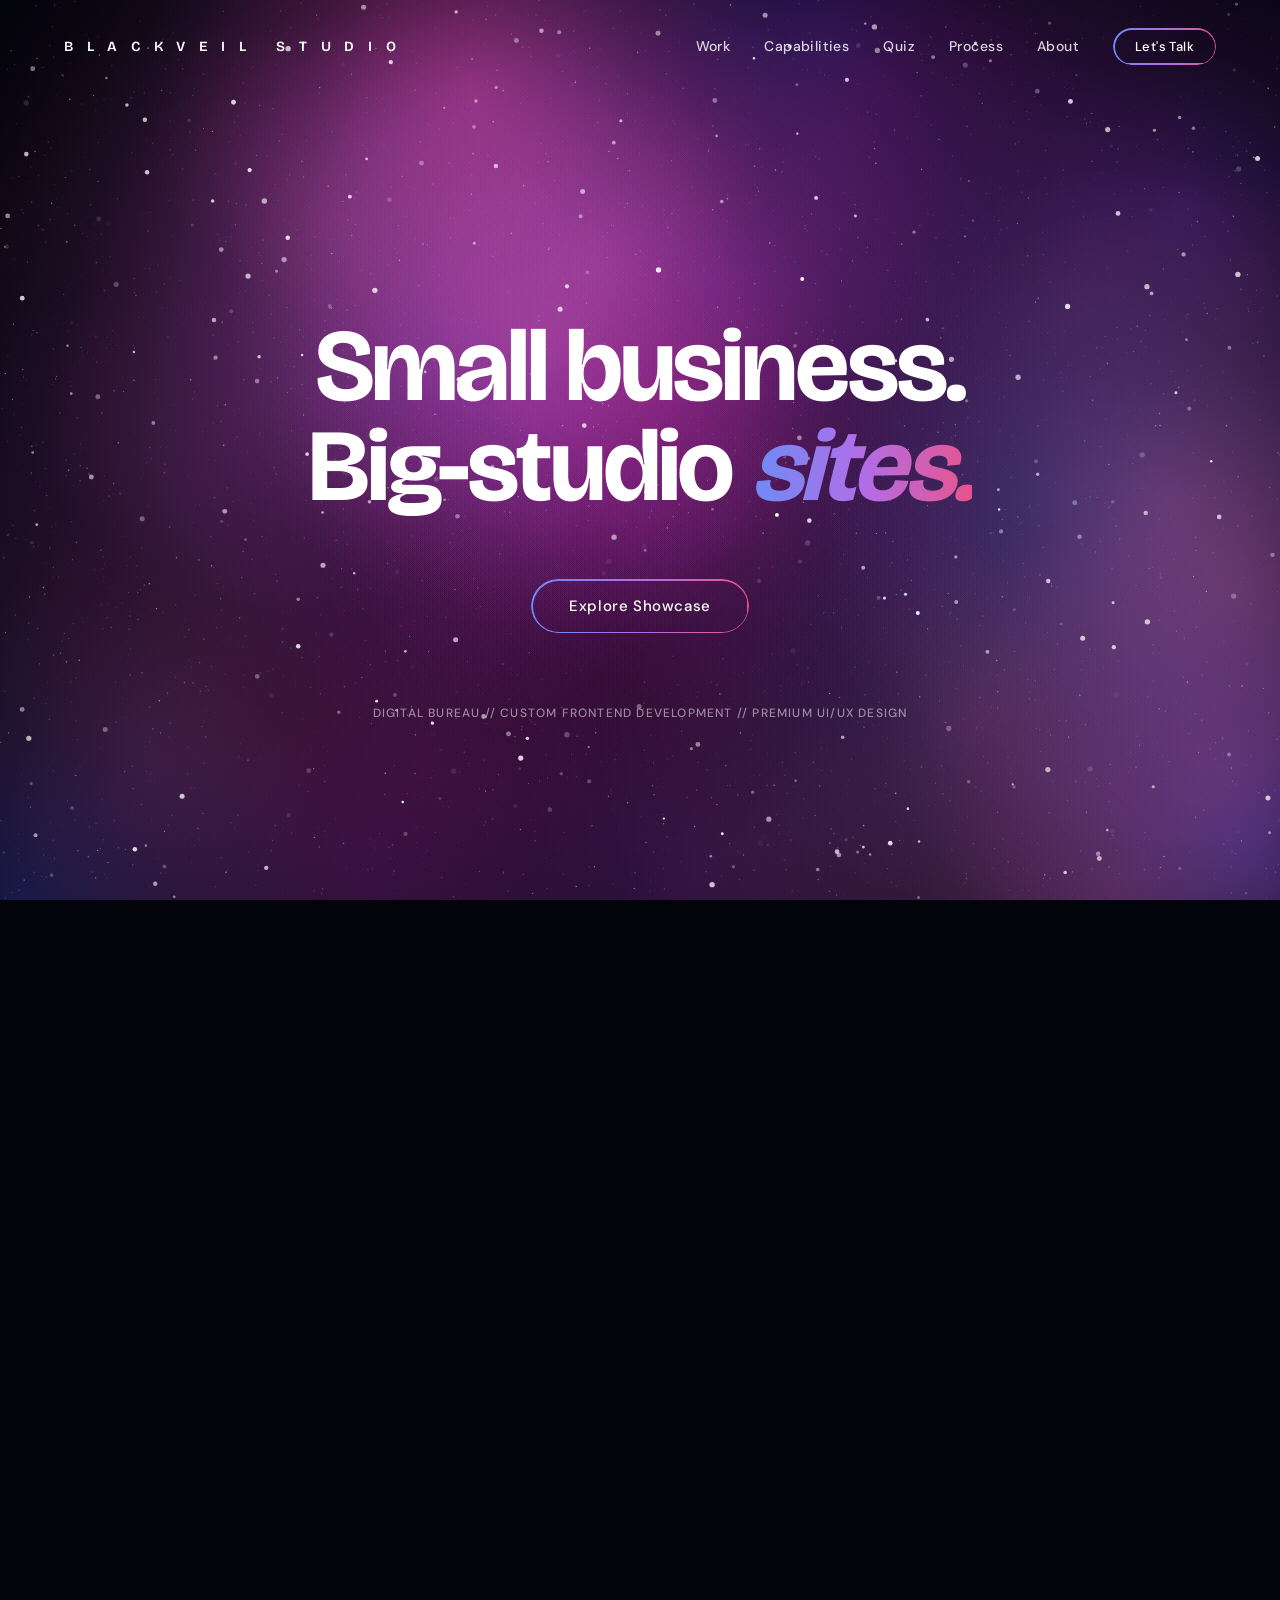
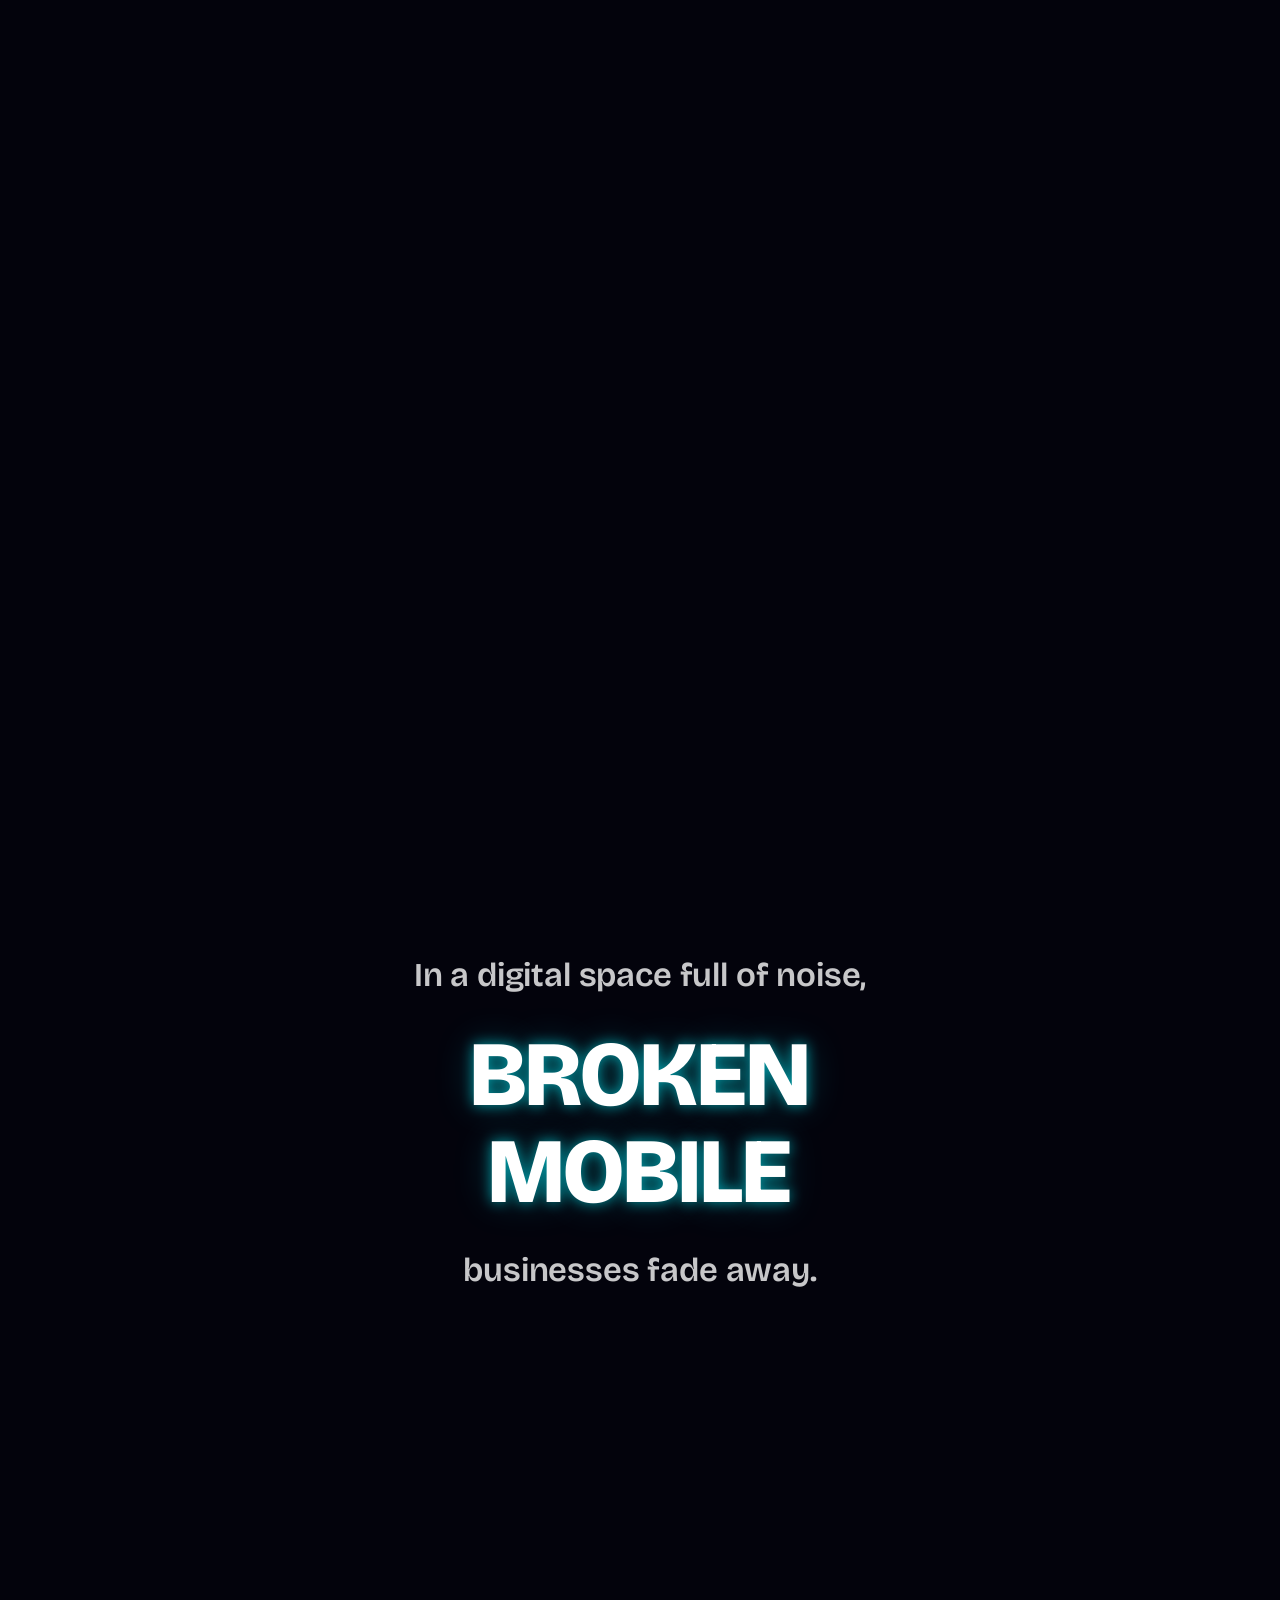
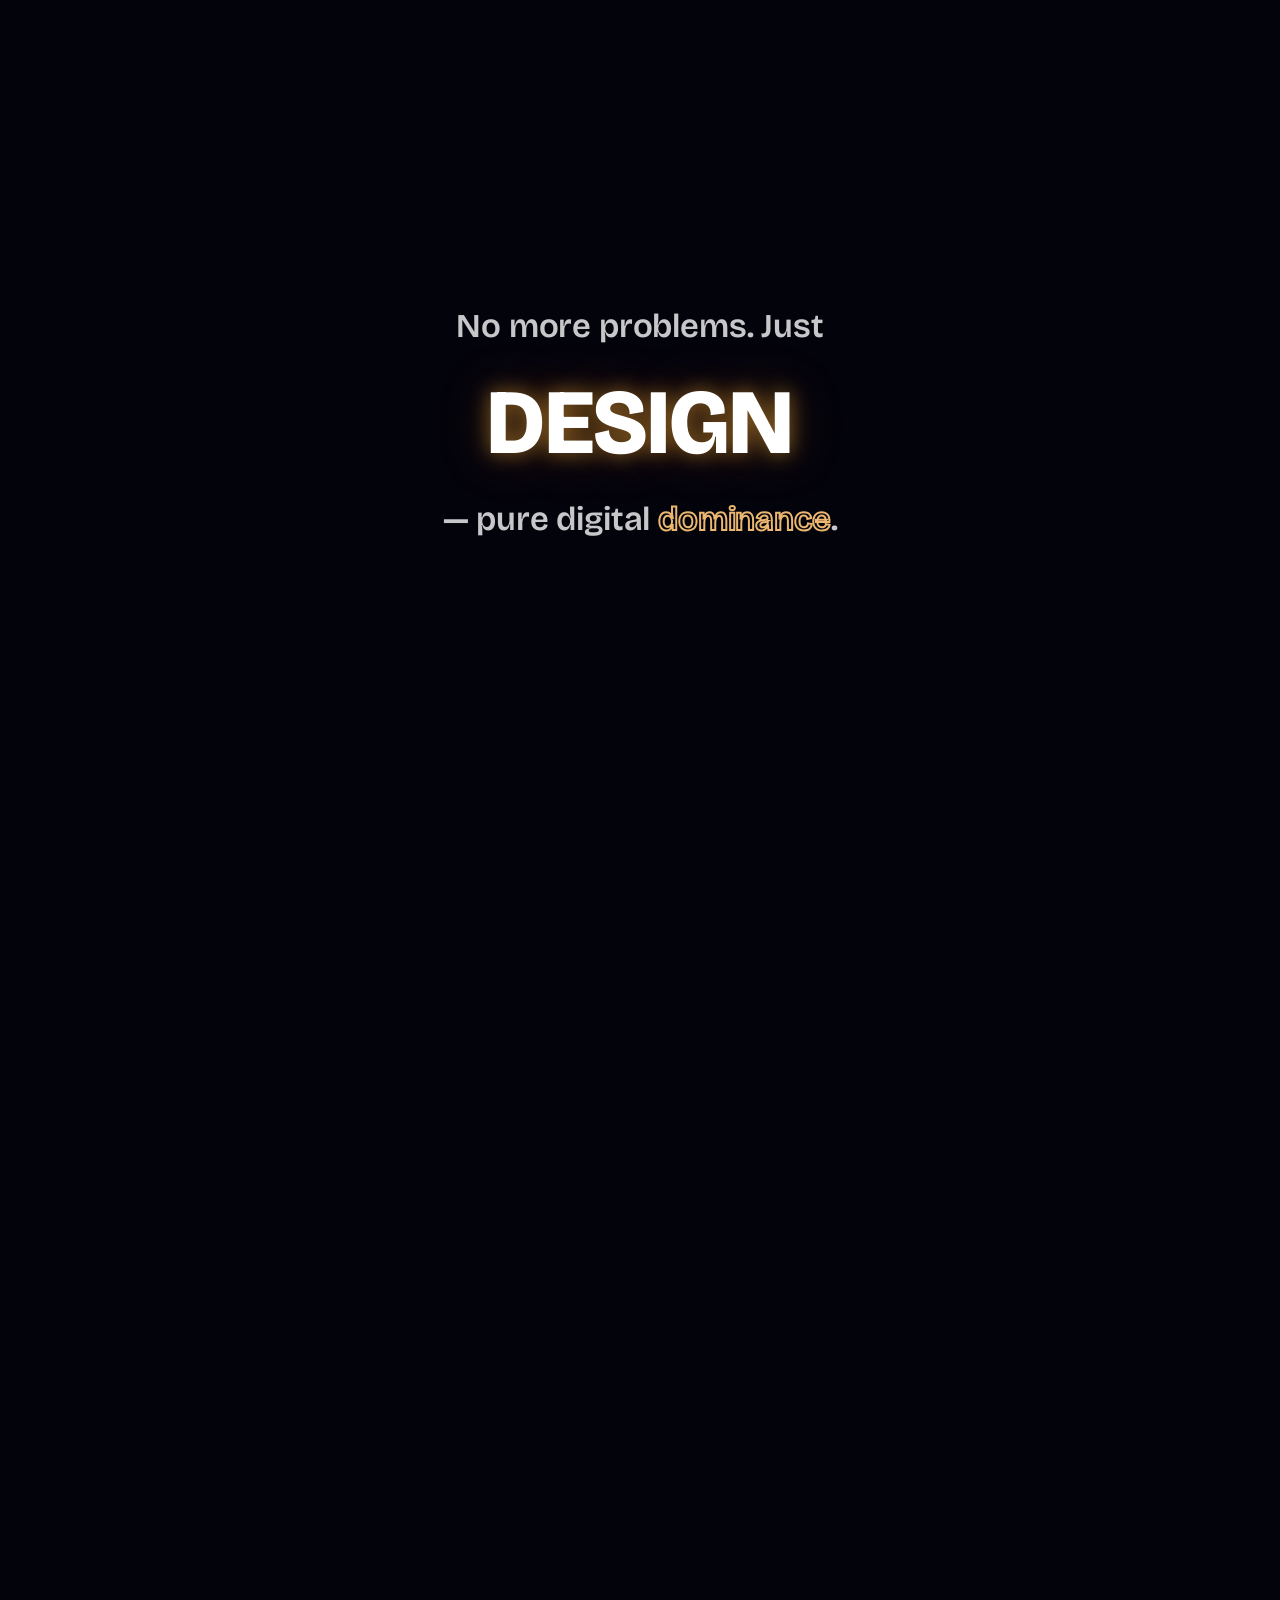
==== hero-demo.html @ 1a2ec850 "Fix stale Problems state bleeding into Solutions/Quiz after nav clicks Last round's fix stopped the " ====
<!DOCTYPE html>
<html lang="ru">
<head>
    <meta charset="UTF-8">
    <meta name="viewport" content="width=device-width, initial-scale=1.0">
    <title>Blackveil Studio — cosmic hero preview</title>
    <meta name="robots" content="noindex, nofollow">
    <link rel="preconnect" href="https://fonts.googleapis.com">
    <link rel="preconnect" href="https://fonts.gstatic.com" crossorigin>
    <!-- font-display=optional (not swap): the browser either has the font
         ready almost instantly (cache/fast load) or just keeps the fallback
         for this page view — it never swaps mid-render, which is exactly
         the visible jump being reported. Trade-off: on a very slow first
         load the custom font may not apply until a later visit, but there
         is never a jarring font change while looking at the page. -->
    <link href="https://fonts.googleapis.com/css2?family=Bricolage+Grotesque:ital,opsz,wght@0,12..96,400..800;1,12..96,400..800&family=DM+Sans:wght@300;400;500;600;700&display=optional" rel="stylesheet">
    <style>
        body, html {
            margin: 0;
            padding: 0;
            width: 100%;
            background-color: #03030c;
            font-family: 'DM Sans', -apple-system, BlinkMacSystemFont, "Segoe UI", Roboto, sans-serif;
            /* overflow-x: hidden (without overflow-y set) forces the UA to compute
               overflow-y as auto per spec, turning html/body into their own scroll
               container — this is exactly what silently breaks position:sticky
               descendants. overflow-x: clip has no such side effect. */
            overflow-x: clip;
            /* General-purpose fallback for any anchor navigation on the
               page — the real fixes for Work/Capabilities are the
               structural padding changes on their own sticky content
               below (scroll-padding-top can't help a position:sticky
               section: browsers apply it by subtracting from the
               target's raw offsetTop, which for a sticky section just
               stops the scroll BEFORE it reaches its pinned resting
               position, bleeding in whatever precedes it instead of
               giving the pinned content breathing room). Kept anyway
               since it's harmless and covers any plain, non-sticky
               anchor target. */
            scroll-padding-top: 100px;
        }
        /* Capped and centered instead of always covering the raw
           viewport - at extreme browser zoom-out (e.g. 25%) the
           effective CSS viewport can balloon to several times a normal
           screen's size, and this canvas's particle counts are fixed,
           so the exact same field spread across that much more area
           reads as scattered and the backing-store buffer (proportional
           to width*height*dpr^2) gets enormous, which is the real
           source of the reported slowdown. Capping keeps both the
           composition's density and the render cost constant past a
           normal screen size, and centering (rather than anchoring
           top-left) is what keeps it looking intentional instead of
           pinned to one corner.
           top/left/width/height are set from JS (see canvasOffsetX/Y
           and resizeCanvasForDPR below), not CSS vw units - a CSS
           min(100vw, Npx) here measured ~7px off from what JS's own
           window.innerWidth reports (a scrollbar-width discrepancy),
           which would have misaligned mouse tracking and every other
           DOM-rect-vs-canvas-space comparison in this file even at
           perfectly normal viewport sizes. Driving both the visual box
           and the coordinate math from the exact same numbers removes
           that ambiguity entirely. body/html already share this exact
           background color, so whatever margin becomes visible around
           a capped canvas on a very wide viewport reads as more empty
           space, not a mismatched edge. */
        #space-canvas {
            position: fixed;
            z-index: 1;
            pointer-events: none;
        }
        .page-wrapper {
            position: relative;
            z-index: 2;
            width: 100%;
        }
        .hero-section {
            position: relative;
            width: 100%;
            height: 100vh;
            display: flex;
            flex-direction: column;
            justify-content: center;
            align-items: center;
            box-sizing: border-box;
            /* padding-top offsets the flex-centered group by roughly half
               the fixed header's height (92px) — without it, centering
               within the full 100vh box reads as "pressed to the top"
               once the header's own 92px eats into the visually available
               space above. The group (title + CTA + markers) ends up
               centered in the space actually below the header instead of
               the whole viewport. */
            padding: 150px 40px 0;
        }
        .hero-title {
            font-family: 'Bricolage Grotesque', 'DM Sans', sans-serif;
            font-size: clamp(48px, 8vw, 128px);
            font-weight: 700;
            line-height: 0.98;
            letter-spacing: -0.03em;
            text-align: center;
            margin: 0;
            color: #ffffff;
            max-width: 1000px;
            user-select: none;
        }
        .hero-title em {
            font-style: italic;
            font-weight: 700;
            background: linear-gradient(90deg, #6b8cf5, #b06ee8, #e8548c);
            -webkit-background-clip: text;
            background-clip: text;
            -webkit-text-fill-color: transparent;
            padding-bottom: 0.08em;
            display: inline-block;
        }

        /* ============================================================
           Site header
           ============================================================ */
        .site-header {
            position: fixed;
            top: 0;
            left: 0;
            width: 100%;
            height: 92px;
            z-index: 100;
            /* Side padding only — vertical centering comes from the fixed
               height + flex below instead of top/bottom padding, so the
               declaration itself stays exactly "padding: 0 5vw" as asked
               rather than needing a separate vertical value tacked on. */
            padding: 0 5vw;
            box-sizing: border-box;
            display: flex;
            align-items: center;
            /* Transparent at the very top of Hero; the scroll listener
               below toggles .is-scrolled once the user starts leaving
               Hero, which is what actually brings in the glass. */
            background: rgba(3, 3, 12, 0);
            backdrop-filter: blur(0px);
            -webkit-backdrop-filter: blur(0px);
            transition: background 0.4s ease, backdrop-filter 0.4s ease, -webkit-backdrop-filter 0.4s ease;
            /* The header itself never intercepts clicks/hover on whatever's
               beneath it (the canvas, cards further down) — only its own
               interactive children (logo, links, button) opt back in. */
            pointer-events: none;
        }
        .site-header.is-scrolled {
            background: rgba(3, 3, 12, 0.4);
            backdrop-filter: blur(12px);
            -webkit-backdrop-filter: blur(12px);
        }
        .site-header-inner {
            display: flex;
            align-items: center;
            justify-content: space-between;
            width: 100%;
            max-width: 1600px;
            margin: 0 auto;
        }
        .site-logo {
            font-family: 'Bricolage Grotesque', sans-serif;
            font-weight: 600;
            font-size: 14px;
            letter-spacing: 0.38em;
            color: #fff;
            text-decoration: none;
            user-select: none;
            pointer-events: auto;
            /* Against the near-black canvas background, difference(white,
               near-black) is still ~white, so this reads as plain white
               text at rest — but wherever a bright galaxy/string glow
               passes directly behind it, the blend visibly inverts/tints
               the letters, which is the "дорого взаимодействует со
               светящимися фонами" ask. */
            mix-blend-mode: difference;
        }
        .site-nav {
            display: flex;
            align-items: center;
            gap: 34px;
            pointer-events: auto;
        }
        .nav-link {
            font-family: 'DM Sans', sans-serif;
            font-size: 14px;
            font-weight: 500;
            letter-spacing: 0.03em;
            color: #fff;
            text-decoration: none;
            opacity: 0.82;
            mix-blend-mode: difference;
            transition: opacity 0.2s ease;
        }
        .nav-link:hover { opacity: 1; }

        /* ============================================================
           Neon outline buttons — shared by the header's "Let's Talk"
           and the Hero's "Explore Showcase". Transparent center (the
           canvas/particles show through, per the brief) with a gradient
           ring drawn via a masked ::before rather than border-image —
           border-image doesn't respect border-radius reliably across
           browsers, a mask-based ring does, and it's what lets the
           center stay genuinely transparent instead of needing an
           opaque backing fill the way the background-clip double-layer
           trick would.
           ============================================================ */
        .neon-btn {
            position: relative;
            display: inline-flex;
            align-items: center;
            justify-content: center;
            background: transparent;
            border: none;
            border-radius: 999px;
            color: #fff;
            font-family: 'DM Sans', sans-serif;
            font-weight: 500;
            text-decoration: none;
            user-select: none;
            cursor: pointer;
            pointer-events: auto;
            box-shadow: 0 0 0 rgba(176, 110, 232, 0);
            transition: box-shadow 0.35s ease, transform 0.25s ease;
        }
        .neon-btn::before {
            content: '';
            position: absolute;
            inset: 0;
            border-radius: inherit;
            padding: 1.5px;
            background: linear-gradient(90deg, #6b8cf5, #b06ee8, #e8548c);
            -webkit-mask: linear-gradient(#fff 0 0) content-box, linear-gradient(#fff 0 0);
            -webkit-mask-composite: xor;
            mask-composite: exclude;
            pointer-events: none;
        }
        .neon-btn:hover {
            transform: translateY(-1px);
            box-shadow: 0 0 26px rgba(176, 110, 232, 0.5), 0 0 46px rgba(107, 140, 245, 0.3);
        }
        .neon-btn--small {
            font-size: 13px;
            letter-spacing: 0.03em;
            padding: 10px 22px;
        }
        .neon-btn--large {
            font-size: 15px;
            letter-spacing: 0.04em;
            padding: 17px 38px;
        }

        .hero-cta {
            margin-top: 6vh;
        }
        .hero-markers {
            margin-top: 8vh;
            font-family: 'DM Sans', sans-serif;
            font-size: 12px;
            font-weight: 500;
            letter-spacing: 0.1em;
            text-transform: uppercase;
            color: rgba(255, 255, 255, 0.5);
            text-align: center;
            user-select: none;
            /* Loads invisible, settles in shortly after first paint — a
               quiet, premium reveal rather than appearing instantly with
               the rest of the Hero. */
            opacity: 0;
            transform: translateY(6px);
            animation: heroMarkersIn 0.9s cubic-bezier(0.16, 1, 0.3, 1) 0.5s forwards;
        }
        @keyframes heroMarkersIn {
            to { opacity: 1; transform: translateY(0); }
        }
        @media (max-width: 860px) {
            .site-header { height: 76px; padding: 0 5vw; }
            .site-nav { gap: 18px; }
            .nav-link { display: none; }
            .site-logo { font-size: 11px; letter-spacing: 0.28em; }
        }

        #portfolio {
            position: relative;
            width: 100%;
            /* Height is set in JS (cacheSectionGeometry) from the exact
               numbers driving the fly-off animation, so the box always
               ends exactly where the crossfade into #solutions ends —
               zero dead scroll, by construction. This fallback only
               matters for the instant before that JS runs. */
            height: 300vh;
            background: transparent;
        }
        .portfolio-sticky-zone {
            position: sticky;
            top: 0;
            height: 100vh;
            width: 100vw;
            overflow: hidden;
        }
        .playground-center-content {
            position: absolute;
            /* 3vh alone (24px on an 800px viewport) sat well under the
               92px fixed header, overlapping it on arrival — this is the
               real fix for "Visual playground должен вставать ровно
               ниже хедера": the sticky content's OWN top offset has to
               clear the header, since scrolling can't (see the
               scroll-padding-top comment above — a sticky section's
               pinned position isn't something you can offset by
               scrolling less far into it). */
            top: calc(3vh + 100px);
            left: 50%;
            /* starts slightly lower, slides up 16px into its resting spot
               once .scrolled lands — same settle motion as before, just a
               fixed pixel offset now that the anchor isn't dead-center */
            transform: translate(-50%, 16px);
            z-index: 10;
            text-align: center;
            max-width: 520px;
            pointer-events: none;
            user-select: none;
            opacity: 0;
            /* Shortened from 0.5s: on a fast scroll fling that lands well past
               the reveal threshold, the animation's real-time duration was
               decoupled from how fast the user actually scrolled — a slow
               fade read as "everything froze" while it caught up. */
            transition: opacity 0.28s cubic-bezier(0.16, 1, 0.3, 1), transform 0.28s cubic-bezier(0.16, 1, 0.3, 1);
        }
        .scrolled .playground-center-content {
            opacity: 1;
            transform: translate(-50%, 0);
        }
        /* mix-blend-mode: difference — the text inverts against whatever's
           directly behind it, so it stays legible even in the rare case a
           bright point ends up under it, without any shadow or blur trick.
           Opacity raised toward 1 on the smaller labels specifically
           because alpha and blend strength are the same knob for this
           technique — a translucent element blends weakly. */
        .playground-eyebrow {
            position: relative;
            font-family: 'DM Sans', sans-serif;
            font-size: 12px; letter-spacing: 0.2em; text-transform: uppercase;
            color: #fff; opacity: 0.8; font-weight: 700; margin-bottom: 12px; display: block;
            mix-blend-mode: difference;
        }
        .playground-title {
            position: relative;
            font-family: 'Bricolage Grotesque', sans-serif;
            font-size: clamp(36px, 4.6vw, 76px);
            font-weight: 700;
            letter-spacing: -0.02em;
            color: #f5f5f7;
            margin: 0 0 18px;
            line-height: 1;
            mix-blend-mode: difference;
        }
        .playground-title span {
            font-style: italic;
            background: linear-gradient(90deg, #6b8cf5, #b06ee8, #e8548c);
            -webkit-background-clip: text; background-clip: text; color: transparent;
        }
        .playground-subtext {
            position: relative;
            font-family: 'DM Sans', sans-serif;
            font-size: 14px;
            line-height: 1.5;
            color: #fff; opacity: 0.75;
            margin: 0 auto;
            /* Explicit center + its own (narrower than the 520px parent)
               max-width — the short new tagline wraps tightly under the
               title instead of stretching to the parent's full width. No
               text-align: justify was present here before, but centering
               is now stated explicitly rather than inherited. */
            text-align: center;
            max-width: 480px;
            mix-blend-mode: difference;
        }

        .portfolio-columns-container {
            position: absolute;
            top: 0;
            width: 100%;
            height: 100%;
            /* Step 3 of the sequence — cards stay fully invisible and non-
               interactive until the center title has already settled. No card
               is ever visible while the Hero title or the explosion is still
               on screen. */
            opacity: 0;
            transform: translateY(70px);
            pointer-events: none;
            /* Deliberately slowed back down (was 0.32s, shortened once
               before specifically to avoid a fast scroll fling reading as
               a stall) — asked for explicitly this round in exchange for
               a more premium, unhurried float-in; ~1.9x the old duration,
               within the requested 1.5-2x range. Eased with an expo-out
               curve (cubic-bezier(0.19,1,0.22,1), the standard easings.net
               approximation for "expo.out") instead of the gentler curve
               it had — a much longer, softer deceleration tail, which is
               what actually reads as "elegantly floating in" rather than
               "arriving." */
            transition: opacity 0.6s cubic-bezier(0.19, 1, 0.22, 1), transform 0.6s cubic-bezier(0.19, 1, 0.22, 1);
        }
        #portfolio.cards-revealed .portfolio-columns-container {
            opacity: 1;
            transform: translateY(0);
            pointer-events: auto;
        }
        .portfolio-col-left,
        .portfolio-col-right {
            position: absolute;
            /* Was flush at the sticky viewport's own top (0) — sitting
               exactly under the 92px fixed header at progress=0 (the
               anchor-jump landing state), which is the "cards peeking out
               from behind the header" cut-off seen on arrival. Same fix
               as the title above: give the column's own resting position
               clearance, since the scroll-driven translateY only ever
               moves it further, never closer to the top. */
            top: 90px;
            width: 22vw;
            display: flex;
            flex-direction: column;
            will-change: transform;
        }
        .portfolio-col-left { left: 12vw; }
        .portfolio-col-right { right: 12vw; }

        .playground-card {
            position: relative;
            width: 100%;
            aspect-ratio: 16 / 9;
            display: block;
            border-radius: 20px;
            overflow: hidden;
            background: #0a0a0c;
            text-decoration: none;
            color: inherit;
            box-shadow: 0 20px 40px rgba(20,20,25,.14);
            flex-shrink: 0;
            margin-bottom: 120px;
            transition: transform 0.4s cubic-bezier(0.16, 1, 0.3, 1);
            cursor: pointer;
        }
        /* editorial collage tilt — asymmetric per card, not a uniform grid */
        .portfolio-col-left .playground-card { transform: rotate(-3deg); }
        .portfolio-col-right .playground-card { transform: rotate(4deg); }
        .playground-card:hover { transform: scale(1.03) !important; }

        .playground-card-media {
            position: absolute;
            inset: 0;
        }
        /* static photo cards — the default for 9 of 11 projects, near-zero cost */
        .playground-card-media img {
            width: 100%;
            height: 100%;
            object-fit: cover;
            display: block;
            transition: transform 0.6s cubic-bezier(0.16, 1, 0.3, 1);
        }
        .playground-card:hover .playground-card-media img {
            transform: scale(1.08);
        }
        /* live-site iframe — reserved for the 2 projects whose own hero animates */
        .playground-card-media iframe {
            position: absolute;
            top: 0; left: 0;
            width: 1600px;
            height: 900px;
            border: 0;
            pointer-events: none;
            transform-origin: top left;
            transform: scale(var(--iframe-scale, 0.2));
            transition: transform 0.6s cubic-bezier(0.16, 1, 0.3, 1);
        }
        .playground-card:hover .playground-card-media iframe {
            transform: scale(calc(var(--iframe-scale, 0.2) * 1.08));
        }

        .card-label {
            position: absolute;
            bottom: 20px;
            left: 20px;
            right: 20px;
            font-family: 'DM Sans', sans-serif;
            font-size: 13px;
            font-weight: 500;
            color: #fff;
            z-index: 2;
            opacity: 0;
            transform: translateY(10px);
            transition: all 0.4s ease;
        }
        .card-label span {
            font-family: 'Bricolage Grotesque', sans-serif;
            font-style: italic;
        }
        .playground-card:hover .card-label { opacity: 1; transform: translateY(0); }

        @media (max-width: 900px) {
            #portfolio { height: 260vh; }
            .portfolio-col-left, .portfolio-col-right { width: 34vw; }
            .playground-card { margin-bottom: 60px; }
            .playground-title { font-size: 6.5vw; }
        }
        /* below 900px the two card lanes are narrow enough that the center text
           needs its own visual ground to sit on, not just raw z-index — a soft
           glass panel instead of trying to force a zero-overlap layout that
           would leave the cards too tiny to read */
        @media (max-width: 700px) {
            .portfolio-col-left { left: 4vw; width: 32vw; }
            .portfolio-col-right { right: 4vw; width: 32vw; }
            .playground-center-content {
                max-width: 220px;
                padding: 20px 18px;
                border-radius: 20px;
                background: rgba(2, 2, 8, 0.55);
                backdrop-filter: blur(14px);
                -webkit-backdrop-filter: blur(14px);
                border: 1px solid rgba(255, 255, 255, 0.08);
            }
            .playground-title { font-size: 32px; }
            .playground-subtext { font-size: 13px; }
        }

        /* ============================================================
           Block: Problems — "Quantum Rift". A single, fully static (no
           pin, no scroll-jack) 100vh screen. The headline is THREE
           independent rows (static / dynamic word / static) so the
           dynamic word never reflows or shifts the surrounding text.
           The dynamic-word row's height is fixed in em units (2.3em,
           relative to its own clamp()'d font-size) so it's always
           tall enough for a two-line word — 1-line words just center
           inside that same reserved space, so neighboring lines never
           jump when the word changes. The shared canvas draws a
           particle line that splits open around this row (see JS/
           render() for "riftT") — no CSS involvement in that part,
           it's all canvas, this file just needs to give the canvas a
           stable, measurable target to split around.
           ============================================================ */
        #problems {
            position: relative;
            width: 100%;
            height: 100vh;
            background: transparent;
            overflow: hidden;
            display: flex;
            align-items: center;
            justify-content: center;
        }
        .problems-kinetic {
            position: relative;
            z-index: 2;
            width: 100%;
            max-width: 1100px;
            margin: 0 auto;
            padding: 0 6vw;
            box-sizing: border-box;
            text-align: center;
        }
        .problems-headline {
            margin: 0;
            user-select: none;
            display: flex;
            flex-direction: column;
            align-items: center;
            gap: clamp(8px, 1.8vw, 20px);
        }
        /* Confident and readable — quieter than the dynamic word (which
           stays the screen's one dominant element) but sized to read
           easily at a glance, not as a fine-print caption. */
        .headline-static {
            display: block;
            min-width: 0;
            font-family: 'Bricolage Grotesque', sans-serif;
            font-weight: 600;
            font-size: clamp(19px, 2.6vw, 34px);
            line-height: 1.3;
            letter-spacing: -0.005em;
            color: rgba(255, 255, 255, 0.78);
        }
        /* Fixed-height reserve (em-relative to the font-size set here,
           inherited by .dynamic-word below) sized for the tallest
           variant — a two-line word at line-height 1.05 plus a little
           breathing room. Shorter, one-line words simply center
           inside this same box rather than shrinking it, which is
           what keeps the static lines above/below from ever jumping
           when the word changes. */
        .dynamic-word-row {
            display: flex;
            align-items: center;
            justify-content: center;
            min-width: 0;
            font-size: clamp(36px, 7.2vw, 92px);
            line-height: 1.05;
            min-height: 2.3em;
        }
        /* The one dynamic word — a single span mutated in place by the
           JS word-cycle, never swapped for a different element. Only
           transform/opacity are ever animated on it (see JS), so
           will-change is scoped to exactly those two. white-space:
           pre-line lets the JS put an actual line break in two-word
           variants (BROKEN / MOBILE) via a literal \n instead of a
           hyphen. text-transform:uppercase is applied here, in CSS,
           rather than baked into the word data, so every variant gets
           the same visual treatment from one source of truth. */
        .dynamic-word {
            display: inline-block;
            font-family: 'Bricolage Grotesque', sans-serif;
            font-weight: 800;
            font-size: inherit;
            line-height: inherit;
            letter-spacing: -0.01em;
            white-space: pre-line;
            text-transform: uppercase;
            text-align: center;
            will-change: transform, opacity;
            transform-origin: center center;
        }
        /* "invisible" stays a hollow outline — color:transparent with
           only the stroke visible reads as "not really there", the
           small typographic joke matching the copy. Deliberately no
           glow here: the glow belongs to the other three, "present
           and burning bright" words, not the absent one. */
        .dynamic-word.text-outline {
            color: transparent;
            -webkit-text-stroke: 2.5px rgba(255, 255, 255, 0.92);
        }
        /* The other three: solid, crystal white with a turquoise neon
           trail matching the particle line's own color. */
        .dynamic-word.text-neon {
            color: #fff;
            text-shadow: 0 0 14px rgba(0, 242, 254, 0.6), 0 0 38px rgba(0, 242, 254, 0.22);
        }
        @media (max-width: 768px) {
            .problems-kinetic { padding: 0 7vw; }
            .headline-static { font-size: clamp(15px, 4vw, 20px); }
            /* Shrinks harder than the static lines on small screens —
               a flat vw-scale would still push a two-line word like
               ALGORITHM / TRAPPED close to the viewport edge; a lower
               cap and tighter vw-multiplier keeps every variant
               safely inside 100vw and centered at any phone width. */
            .dynamic-word-row { font-size: clamp(26px, 9vw, 42px); min-height: 2.35em; }
            .dynamic-word.text-outline { -webkit-text-stroke-width: 1.3px; }
            .dynamic-word.text-neon { text-shadow: 0 0 9px rgba(0, 242, 254, 0.55), 0 0 24px rgba(0, 242, 254, 0.2); }
        }

        /* ============================================================
           Block 4 - Solutions. A genuine structural mirror of #problems
           now, not just a shared word-cycle mechanic borrowed into a
           different layout: full-width, centered, one composition -
           not a two-column fight between a large static manifesto and
           a small dynamic answer. That two-column version kept reading
           as unbalanced no matter how the sizes/alignment were tuned
           (confirmed across two separate rebalancing passes) because
           the actual problem was never the ratio - it was having TWO
           competing text masses at all. Problems asks its question as
           one full-width centered statement; Solutions now answers the
           same way. The manifesto's own essential phrase ("pure digital
           dominance", with its signature hollow-outline treatment on
           "dominance") is folded directly into this one composition as
           its closing line, rather than living in a separate block
           that had to compete with it for attention. Same shared canvas
           underneath, strings now amber/gold instead of turquoise for
           this block specifically - see render()'s three-stage color
           comment. Fully static (no pin, no scroll-jack) - a plain
           onEnter/onEnterBack fade (see the JS) is the only scroll-
           linked behavior left, simple enough that there's no
           symmetric-scroll bug left to have. */
        #solutions {
            position: relative;
            width: 100%;
            height: 100vh;
            background: transparent;
            overflow: hidden;
            display: flex;
            align-items: center;
            justify-content: center;
        }
        .solutions-kinetic {
            position: relative;
            z-index: 2;
            width: 100%;
            max-width: 1200px;
            margin: 0 auto;
            padding: 0 6vw;
            box-sizing: border-box;
            text-align: center;
        }
        .solutions-headline-full {
            position: relative;
            margin: 0;
            user-select: none;
            display: flex;
            flex-direction: column;
            align-items: center;
            gap: clamp(10px, 2vw, 22px);
        }
        /* Per-line occlusion masks, not one shared mask behind the
           whole composition. A single ellipse covering all three
           stacked lines was tried first and measured directly: opacity
           stayed strong near the block's own center but fell to
           ~0.25-0.3 at the left/right edges of the outer two lines,
           because those edges sit far enough from the shared center
           (both horizontally AND vertically) that no amount of
           widening helped without also washing out the gaps between
           lines. Each line owning its own mask, sized relative to its
           own box, gets uniform ~0.8-0.9 opacity across its ENTIRE
           width regardless of how wide that particular line is -
           "dominance" (hollow-outline, empty inside each letter, the
           worst case since a string shows straight through with no
           backdrop at all) gets the same strong coverage as the short
           static lines either side of it. */
        .headline-static-solutions,
        .dynamic-word-row-solutions {
            position: relative;
        }
        .headline-static-solutions::before,
        .dynamic-word-row-solutions::before {
            content: '';
            position: absolute;
            inset: -40% -18%;
            z-index: -1;
            background: radial-gradient(ellipse 115% 100% at 50% 50%, rgba(3, 3, 12, 0.92) 0%, rgba(3, 3, 12, 0.92) 55%, rgba(3, 3, 12, 0.55) 80%, rgba(3, 3, 12, 0) 100%);
        }
        /* Same size/weight as Problems' own headline-static - genuine
           parity, not an approximation, since these two blocks are now
           meant to read as one call-and-response pair. */
        .headline-static-solutions {
            display: block;
            min-width: 0;
            font-family: 'Bricolage Grotesque', sans-serif;
            font-weight: 600;
            font-size: clamp(19px, 2.6vw, 34px);
            line-height: 1.3;
            letter-spacing: -0.005em;
            color: rgba(255, 255, 255, 0.78);
        }
        /* Same scale as Problems' own dynamic-word-row (clamp(36px,
           7.2vw,92px)) - the previous version capped this at 68px
           specifically to avoid overwhelming the manifesto sitting
           next to it; with that manifesto gone from this block
           entirely, the word can (and should) command the same full
           presence Problems' own dynamic word does. */
        .dynamic-word-row-solutions {
            display: flex;
            align-items: center;
            justify-content: center;
            min-width: 0;
            font-size: clamp(36px, 7.2vw, 92px);
            line-height: 1.05;
            min-height: 1.15em;
            position: relative;
        }
        .dynamic-word-solutions {
            display: inline-block;
            font-family: 'Bricolage Grotesque', sans-serif;
            font-weight: 800;
            font-size: inherit;
            line-height: inherit;
            letter-spacing: -0.005em;
            text-transform: uppercase;
            color: #fff;
            text-shadow: 0 0 20px rgba(255, 180, 60, 0.5), 0 0 52px rgba(255, 140, 30, 0.26);
            will-change: transform, opacity, filter;
            transform-origin: center center;
        }
        /* "dominance" - hollow outline in this block's own amber,
           carried over from the old manifesto's identical treatment so
           the one signature contoured word on the page survives the
           restructure, just now as this composition's own closing
           beat instead of living in a separate competing block. */
        .solutions-outline {
            color: transparent;
            -webkit-text-stroke: 2px rgba(255, 197, 120, 0.92);
        }
        @media (max-width: 768px) {
            .solutions-kinetic { padding: 0 7vw; }
            .headline-static-solutions { font-size: clamp(15px, 4vw, 20px); }
            .dynamic-word-row-solutions { font-size: clamp(26px, 9vw, 42px); min-height: 1.3em; }
        }

        /* ===== Quiz (#quiz) — the site's own closing beat: the golden
           strings from Solutions part to the edges as a real canvas-
           drawn nebula rises behind the questions - drawn on the SAME
           shared canvas as everything else on this page (not a CSS
           layer), using the identical soft-overlapping-radial-blobs
           technique as Hero's own nebulaClouds, and driven by the
           exact same continuous scroll value (quizPartT) that parts
           the strings - one transition, not two independently-timed
           layers that can drift out of sync and read as a seam. Its
           own deep rose/crimson/magenta-violet palette: warm like
           Solutions' gold right before it, but a distinct hue family
           from every other block's color (Hero's cooler blue-violet-
           pink, Problems' cyan, Solutions' amber). See quizNebulaClouds
           and its draw block in render() below. ===== */
        #quiz {
            position: relative;
            width: 100%;
            min-height: 100vh;
            background: transparent;
            overflow: hidden;
            display: flex;
            align-items: center;
            justify-content: center;
            padding: 10vh 0;
            box-sizing: border-box;
        }
        /* Submit-only flash - decoupled from the ambient nebula above
           on purpose: this is a one-off instant of feedback, not part
           of the scene, so it doesn't need to solve the same
           smooth-crossfade problem the ambient nebula does. */
        .quiz-flash {
            position: absolute;
            inset: -15%;
            z-index: -1;
            pointer-events: none;
            opacity: 0;
            background: radial-gradient(ellipse 60% 55% at 50% 45%, rgba(255, 255, 255, 0.85) 0%, rgba(215, 90, 150, 0.5) 35%, rgba(10, 6, 20, 0) 72%);
        }
        .quiz-shell {
            position: relative;
            width: 100%;
            max-width: 720px;
            margin: 0 auto;
            padding: 0 6vw;
            box-sizing: border-box;
            opacity: 0;
        }
        .quiz-progress {
            position: absolute;
            top: -6vh;
            left: 50%;
            transform: translateX(-50%);
            display: flex;
            gap: 8px;
            z-index: 3;
        }
        .quiz-progress-seg {
            width: 30px;
            height: 3px;
            border-radius: 2px;
            background: rgba(255, 255, 255, 0.14);
            overflow: hidden;
        }
        .quiz-progress-seg::after {
            content: '';
            display: block;
            height: 100%;
            width: 0%;
            background: linear-gradient(90deg, #6b8cf5, #b06ee8, #e8548c);
            transition: width 0.4s ease;
        }
        .quiz-progress-seg.filled::after { width: 100%; }
        .quiz-back {
            position: absolute;
            top: -6.5vh;
            left: 0;
            background: none;
            border: none;
            color: rgba(255, 255, 255, 0.4);
            font-family: 'DM Sans', sans-serif;
            font-size: 26px;
            line-height: 1;
            /* Enlarged from 6px/10px - the glyph itself measured a
               27x38px tap target, under the ~40px minimum for a
               comfortable thumb tap. Padding grows the hit area without
               changing the visual arrow's own size. */
            padding: 13px 17px;
            cursor: pointer;
            opacity: 0;
            pointer-events: none;
            transition: opacity 0.3s ease, color 0.3s ease, transform 0.25s ease;
            z-index: 3;
        }
        .quiz-back.visible { opacity: 1; pointer-events: auto; }
        .quiz-back:hover { color: #fff; transform: translateX(-2px); }
        .quiz-track-viewport {
            overflow: hidden;
            width: 100%;
        }
        .quiz-track {
            display: flex;
            width: 500%;
            will-change: transform;
        }
        .quiz-step {
            width: 20%;
            flex-shrink: 0;
            box-sizing: border-box;
            padding: 0 1vw;
            text-align: center;
            min-height: 42vh;
            display: flex;
            flex-direction: column;
            justify-content: center;
            align-items: center;
        }
        .quiz-question {
            font-family: 'Bricolage Grotesque', sans-serif;
            font-weight: 700;
            font-size: clamp(21px, 3.2vw, 36px);
            line-height: 1.25;
            color: #fff;
            margin: 0 0 5.5vh 0;
        }
        .quiz-options {
            display: flex;
            flex-direction: column;
            gap: clamp(12px, 1.8vw, 20px);
            width: 100%;
        }
        .quiz-option {
            background: none;
            border: none;
            padding: 12px 4px;
            font-family: 'DM Sans', sans-serif;
            font-weight: 500;
            font-size: clamp(16px, 1.9vw, 21px);
            color: rgba(255, 255, 255, 0.7);
            cursor: pointer;
            text-align: center;
            position: relative;
            transition: color 0.25s ease, transform 0.25s ease;
        }
        .quiz-option::after {
            content: '';
            position: absolute;
            left: 50%;
            bottom: 2px;
            width: 0;
            height: 1.5px;
            background: linear-gradient(90deg, #6b8cf5, #b06ee8, #e8548c);
            transition: width 0.3s ease, left 0.3s ease;
        }
        .quiz-option:hover, .quiz-option:focus-visible {
            color: #fff;
            transform: translateY(-1px);
        }
        .quiz-option:hover::after, .quiz-option:focus-visible::after, .quiz-option.selected::after {
            left: 0;
            width: 100%;
        }
        .quiz-option.selected { color: #fff; }
        .quiz-text-row {
            display: flex;
            align-items: baseline;
            justify-content: center;
            flex-wrap: wrap;
            gap: 8px;
            font-family: 'DM Sans', sans-serif;
            font-size: clamp(16px, 2vw, 22px);
            color: rgba(255, 255, 255, 0.55);
            margin-bottom: 4.5vh;
            width: 100%;
        }
        .quiz-text-input {
            background: none;
            border: none;
            border-bottom: 1.5px solid rgba(255, 255, 255, 0.25);
            font-family: 'DM Sans', sans-serif;
            font-size: clamp(16px, 2vw, 22px);
            color: #fff;
            padding: 4px 2px;
            min-width: 200px;
            max-width: 90vw;
            text-align: center;
            outline: none;
            transition: border-color 0.3s ease;
        }
        .quiz-text-input:focus { border-color: #b06ee8; }
        .quiz-text-input::placeholder { color: rgba(255, 255, 255, 0.3); }
        .quiz-contact-input { min-width: 260px; }
        .quiz-cta-btn {
            margin-top: 0.5vh;
        }
        .quiz-cta-btn:disabled {
            opacity: 0.32;
            cursor: not-allowed;
            pointer-events: none;
        }
        .quiz-final {
            display: none;
            flex-direction: column;
            align-items: center;
            justify-content: center;
            text-align: center;
            font-family: 'Bricolage Grotesque', sans-serif;
            font-weight: 700;
            font-size: clamp(21px, 3vw, 34px);
            color: #fff;
            line-height: 1.4;
            opacity: 0;
            min-height: 42vh;
        }
        .quiz-final .quiz-final-sub {
            display: block;
            font-family: 'DM Sans', sans-serif;
            font-weight: 400;
            font-size: clamp(14px, 1.7vw, 18px);
            color: rgba(255, 255, 255, 0.55);
            margin-top: 1.1em;
        }
        @media (max-width: 768px) {
            .quiz-shell { padding: 0 7vw; }
            .quiz-question { font-size: clamp(18px, 5.2vw, 25px); margin-bottom: 4.5vh; }
            .quiz-step { min-height: 48vh; padding: 0; }
            .quiz-option { font-size: clamp(15.5px, 4.4vw, 19px); }
            .quiz-progress { top: -5vh; }
            .quiz-back { top: -5.5vh; }
        }
    </style>
</head>
<body>

    <canvas id="space-canvas"></canvas>

    <header class="site-header">
        <div class="site-header-inner">
            <a href="#" class="site-logo">B L A C K V E I L &nbsp; S T U D I O</a>
            <nav class="site-nav">
                <a href="#portfolio" class="nav-link">Work</a>
                <a href="#solutions" class="nav-link" id="nav-capabilities">Capabilities</a>
                <a href="#quiz" class="nav-link">Quiz</a>
                <a href="#" class="nav-link">Process</a>
                <a href="#" class="nav-link">About</a>
                <a href="#" class="neon-btn neon-btn--small" id="lets-talk-btn">Let's Talk</a>
            </nav>
        </div>
    </header>

    <div class="page-wrapper" id="content">
        <section class="hero-section">
            <h1 class="hero-title" id="main-title">
                Small business.<br>Big-studio <em>sites.</em>
            </h1>
            <a href="#portfolio" class="neon-btn neon-btn--large hero-cta" id="hero-cta-btn">Explore Showcase</a>
            <p class="hero-markers">Digital Bureau&nbsp;//&nbsp;Custom Frontend Development&nbsp;//&nbsp;Premium UI/UX Design</p>
        </section>

        <section id="portfolio">
            <div class="portfolio-sticky-zone">
                <div class="playground-center-content">
                    <span class="playground-eyebrow">Explorations</span>
                    <h2 class="playground-title">Visual <span>playground.</span></h2>
                    <p class="playground-subtext">High-end digital experiences crafted with motion and code. Click to explore.</p>
                </div>

                <div class="portfolio-columns-container">
                    <div class="portfolio-col-left" id="col-left">
                        <a href="https://alena-makej.netlify.app/" target="_blank" rel="noopener" class="playground-card">
                            <div class="playground-card-media"><img src="https://api.microlink.io/?url=https%3A%2F%2Falena-makej.netlify.app%2F&screenshot=true&meta=false&embed=screenshot.url&viewport.width=1600&viewport.height=900" loading="lazy" alt="Aksana Makej Studio"></div>
                            <div class="card-label">Aksana Makej Studio &middot; <span>01</span></div>
                        </a>
                        <a href="https://blackveil-studio.github.io/barbershop-rustam/" target="_blank" rel="noopener" class="playground-card">
                            <div class="playground-card-media"><img src="https://api.microlink.io/?url=https%3A%2F%2Fblackveil-studio.github.io%2Fbarbershop-rustam%2F&screenshot=true&meta=false&embed=screenshot.url&viewport.width=1600&viewport.height=900" loading="lazy" alt="Rustam Barbershop"></div>
                            <div class="card-label">Rustam Barbershop &middot; <span>02</span></div>
                        </a>
                        <a href="https://blackveil-studio.github.io/ustefanow/" target="_blank" rel="noopener" class="playground-card">
                            <div class="playground-card-media"><iframe id="iframe-ustefanow" data-src="https://blackveil-studio.github.io/ustefanow/" tabindex="-1" scrolling="no" title="U Stefanów"></iframe></div>
                            <div class="card-label">U Stefan&oacute;w &middot; <span>03</span></div>
                        </a>
                        <a href="https://blackveil-studio.github.io/Mari-sweets/" target="_blank" rel="noopener" class="playground-card">
                            <div class="playground-card-media"><img src="https://api.microlink.io/?url=https%3A%2F%2Fblackveil-studio.github.io%2FMari-sweets%2F&screenshot=true&meta=false&embed=screenshot.url&viewport.width=1600&viewport.height=900" loading="lazy" alt="Mari Sweets"></div>
                            <div class="card-label">Mari Sweets &middot; <span>04</span></div>
                        </a>
                    </div>

                    <div class="portfolio-col-right" id="col-right">
                        <a href="https://blackveil-studio.github.io/Elastyczna/" target="_blank" rel="noopener" class="playground-card">
                            <div class="playground-card-media"><img src="https://api.microlink.io/?url=https%3A%2F%2Fblackveil-studio.github.io%2FElastyczna%2F&screenshot=true&meta=false&embed=screenshot.url&viewport.width=1600&viewport.height=900" loading="lazy" alt="Elastyczna Studio"></div>
                            <div class="card-label">Elastyczna &middot; <span>05</span></div>
                        </a>
                        <a href="https://blackveil-studio.github.io/lavie-club/" target="_blank" rel="noopener" class="playground-card">
                            <div class="playground-card-media"><iframe id="iframe-lavieclub" data-src="https://blackveil-studio.github.io/lavie-club/" tabindex="-1" scrolling="no" title="La Vie Club"></iframe></div>
                            <div class="card-label">La Vie Club &middot; <span>06</span></div>
                        </a>
                        <a href="https://blackveil-studio.github.io/top-dessert-bialystok/" target="_blank" rel="noopener" class="playground-card">
                            <div class="playground-card-media"><img src="https://api.microlink.io/?url=https%3A%2F%2Fblackveil-studio.github.io%2Ftop-dessert-bialystok%2F&screenshot=true&meta=false&embed=screenshot.url&viewport.width=1600&viewport.height=900" loading="lazy" alt="TOP dessert"></div>
                            <div class="card-label">TOP dessert &middot; <span>07</span></div>
                        </a>
                        <a href="https://blackveil-studio.github.io/Innovative-Ink/" target="_blank" rel="noopener" class="playground-card">
                            <div class="playground-card-media"><img src="https://api.microlink.io/?url=https%3A%2F%2Fblackveil-studio.github.io%2FInnovative-Ink%2F&screenshot=true&meta=false&embed=screenshot.url&viewport.width=1600&viewport.height=900" loading="lazy" alt="Innovative Ink"></div>
                            <div class="card-label">Innovative Ink &middot; <span>08</span></div>
                        </a>
                    </div>
                </div>
            </div>
        </section>

        <section id="problems">
            <div class="problems-kinetic">
                <h2 class="problems-headline">
                    <span class="headline-static">In a digital space full of noise,</span>
                    <span class="dynamic-word-row"><span class="dynamic-word text-outline" id="dynamic-word">invisible</span></span>
                    <span class="headline-static">businesses fade away.</span>
                </h2>
            </div>
        </section>

        <section id="solutions">
            <div class="solutions-kinetic">
                <h2 class="solutions-headline-full" id="solutions-paragraph">
                    <span class="headline-static-solutions">No more problems. Just</span>
                    <span class="dynamic-word-row-solutions"><span class="dynamic-word-solutions" id="solutions-dynamic-word">DESIGN</span></span>
                    <span class="headline-static-solutions">— pure digital <span class="solutions-outline">dominance</span>.</span>
                </h2>
            </div>
        </section>

        <section id="quiz">
            <div class="quiz-flash"></div>
            <div class="quiz-shell">
                <div class="quiz-progress">
                    <div class="quiz-progress-seg"></div>
                    <div class="quiz-progress-seg"></div>
                    <div class="quiz-progress-seg"></div>
                    <div class="quiz-progress-seg"></div>
                    <div class="quiz-progress-seg"></div>
                </div>
                <button type="button" class="quiz-back" aria-label="Previous step">‹</button>

                <div class="quiz-track-viewport">
                    <div class="quiz-track">
                        <div class="quiz-step">
                            <h2 class="quiz-question">What is the current state of your website?</h2>
                            <div class="quiz-options">
                                <button type="button" class="quiz-option">I don't have a website at all</button>
                                <button type="button" class="quiz-option">My current site is outdated or slow</button>
                                <button type="button" class="quiz-option">I only sell through social media / Instagram</button>
                            </div>
                        </div>
                        <div class="quiz-step">
                            <h2 class="quiz-question">What is the main goal of your future website?</h2>
                            <div class="quiz-options">
                                <button type="button" class="quiz-option">To launch a premium service and look expensive</button>
                                <button type="button" class="quiz-option">To fix broken mobile layout and increase speed</button>
                                <button type="button" class="quiz-option">To get independence from social media algorithms</button>
                            </div>
                        </div>
                        <div class="quiz-step">
                            <h2 class="quiz-question">Tell us briefly about your business or service.</h2>
                            <div class="quiz-text-row">
                                <span>My business is focused on:</span>
                                <input type="text" class="quiz-text-input" id="quiz-business-input" placeholder="Type here..." autocomplete="off">
                            </div>
                            <button type="button" class="neon-btn neon-btn--small quiz-cta-btn" id="quiz-next-btn" disabled>NEXT STEP</button>
                        </div>
                        <div class="quiz-step">
                            <h2 class="quiz-question">What is your desired launch timeline?</h2>
                            <div class="quiz-options">
                                <button type="button" class="quiz-option">As soon as possible (Urgent)</button>
                                <button type="button" class="quiz-option">Within a month (Steady pace)</button>
                                <button type="button" class="quiz-option">No rush, focusing on deep strategy</button>
                            </div>
                        </div>
                        <div class="quiz-step">
                            <h2 class="quiz-question">Secure your digital coordinate.</h2>
                            <div class="quiz-text-row">
                                <input type="text" class="quiz-text-input quiz-contact-input" id="quiz-contact-input" placeholder="Your Telegram or Email" autocomplete="off">
                            </div>
                            <button type="button" class="neon-btn neon-btn--small quiz-cta-btn" id="quiz-send-btn" disabled>SEND SIGNAL</button>
                        </div>
                    </div>
                </div>

                <div class="quiz-final">
                    Signal received.
                    <span class="quiz-final-sub">Blackveil is preparing your digital solution.</span>
                </div>
            </div>
        </section>
    </div>

    <!-- GSAP + ScrollTrigger + ScrollToPlugin: used by the Problems
         block's full-screen page-snap (a hand-built wheel/touch lock,
         not ScrollTrigger's own pin — see the JS block comment for
         why) and its kinetic word-cycle. Everything else in this
         file is still vanilla JS/CSS — this is the one deliberate
         exception, since real scroll control is what was asked for
         here. -->
    <script src="https://cdnjs.cloudflare.com/ajax/libs/gsap/3.12.5/gsap.min.js"></script>
    <script src="https://cdnjs.cloudflare.com/ajax/libs/gsap/3.12.5/ScrollTrigger.min.js"></script>
    <script src="https://cdnjs.cloudflare.com/ajax/libs/gsap/3.12.5/ScrollToPlugin.min.js"></script>
    <script>
        const canvas = document.getElementById('space-canvas');
        const ctx = canvas.getContext('2d');
        const portfolioSection = document.getElementById('portfolio');
        const portfolioStickyZone = document.querySelector('.portfolio-sticky-zone');

        // width/height stay in CSS-pixel space — every particle's x/y and all
        // the layout math throughout this file assumes that. The canvas's
        // own backing-store resolution is separately scaled to
        // devicePixelRatio below; without this, on any HiDPI display (very
        // common — most laptops, any Windows scaling above 100%, Retina) the
        // browser stretches a 1x-resolution canvas up to fill the physical
        // pixels, and every small sharp dot blurs into a soft, oversized
        // glow — reads exactly like a halo that isn't actually drawn.
        //
        // Capped - width/height here are what EVERY piece of particle/
        // layout math in this file treats as "the canvas", so capping
        // them here is what actually shrinks the particle count's
        // effective density and the draw cost back down at an extreme
        // viewport size, not just the visual box. canvasOffsetX/Y is how
        // far the (now possibly smaller-than-viewport) canvas sits from
        // the real top-left corner - both drive the canvas element's own
        // actual position/size too (see resizeCanvasForDPR below), and
        // every raw DOM/pointer coordinate this file compares against
        // canvas-space positions (mouse tracking, gravity buttons, word-
        // position measurements) needs this subtracted once, right at
        // the point it's captured.
        const MAX_CANVAS_W = 1920;
        const MAX_CANVAS_H = 1200;
        let width = Math.min(window.innerWidth, MAX_CANVAS_W);
        let height = Math.min(window.innerHeight, MAX_CANVAS_H);
        let canvasOffsetX = (window.innerWidth - width) / 2;
        let canvasOffsetY = (window.innerHeight - height) / 2;
        // One coarse device-class gate, computed once — used to halve/
        // third particle density and to skip the Problems block's
        // canvas-side word-cycle effects on phones (text-only swap
        // there per the brief). Not re-checked on resize/rotation:
        // this is a "which device class am I" decision, not a live
        // layout value.
        const IS_MOBILE = width < 768;
        // Capped at 2x: rasterization cost scales with dpr^2 (every fill/
        // gradient/stroke now covers that many more physical pixels), so an
        // uncapped 3x phone/tablet display would pay 2.25x the paint cost of
        // a 2x display for a sharpness difference nobody can actually see.
        // This is exactly the extra cost that was landing hardest at the
        // busiest moment on screen — the explosion's energy peak right
        // before the portfolio reveals, which is the freeze being reported.
        const dpr = Math.min(window.devicePixelRatio || 1, 2);
        function resizeCanvasForDPR() {
            canvas.width = width * dpr;
            canvas.height = height * dpr;
            ctx.setTransform(dpr, 0, 0, dpr, 0, 0);
            // Pixel-exact, driven by the same numbers as every coordinate
            // calculation elsewhere in this file (see canvasOffsetX/Y
            // above) - not CSS vw units, which measured a few pixels off
            // from window.innerWidth (scrollbar-width discrepancy) and
            // would have thrown off mouse tracking and every other DOM-
            // rect comparison even at ordinary viewport sizes.
            canvas.style.width = width + 'px';
            canvas.style.height = height + 'px';
            canvas.style.left = canvasOffsetX + 'px';
            canvas.style.top = canvasOffsetY + 'px';
        }
        resizeCanvasForDPR();

        const mouse = { x: -999, y: -999 };

        // Neon-button gravity: both "Let's Talk" (fixed header, screen
        // position never changes) and "Explore Showcase" (normal
        // document flow inside Hero, scrolls with the page) get tracked
        // here in one shared array, so Hero's particle system and the
        // Portfolio/Solutions orbitParticles morph can both pull toward
        // whichever buttons are actually near them without duplicating
        // this logic per system. Rects are cached once (load + resize —
        // never a per-frame layout read, per this file's established
        // discipline); "kind: scrolling" buttons store their DOCUMENT-
        // relative top instead, and their current on-screen position is
        // pure arithmetic every frame (docTop - scrollY) rather than a
        // fresh getBoundingClientRect() call.
        const gravityButtons = [];
        function cacheGravityButtons() {
            gravityButtons.length = 0;
            // Every stored coordinate has canvasOffsetX/Y subtracted right
            // here, once - everything downstream that reads these rects
            // (buttonGravityOffset, the render() calls that use it) can
            // then compare directly against canvas-space particle
            // positions without knowing or caring that the canvas might
            // be smaller than the real viewport.
            const letsTalk = document.getElementById('lets-talk-btn');
            if (letsTalk) {
                const r = letsTalk.getBoundingClientRect();
                gravityButtons.push({ el: letsTalk, kind: 'fixed', left: r.left - canvasOffsetX, top: r.top - canvasOffsetY, right: r.right - canvasOffsetX, bottom: r.bottom - canvasOffsetY, hoverT: 0 });
            }
            const heroCta = document.getElementById('hero-cta-btn');
            if (heroCta) {
                const r = heroCta.getBoundingClientRect();
                gravityButtons.push({ el: heroCta, kind: 'scrolling', docTop: r.top + window.scrollY - canvasOffsetY, docLeft: r.left - canvasOffsetX, w: r.width, h: r.height, hoverT: 0 });
            }
        }
        cacheGravityButtons();
        // Re-cache once more after full load (images, fonts, any late
        // layout settling) — measured a real ~2px drift between the
        // synchronous initial cache and the settled layout in testing,
        // small enough to never break the effect but still worth
        // correcting since it's nearly free.
        window.addEventListener('load', () => { cacheGravityButtons(); if (solutionsDynamicWordEl.textContent) updateSolutionsWordStringTargets(); });

        function currentButtonRect(b) {
            if (b.kind === 'fixed') return b;
            const top = b.docTop - window.scrollY;
            return { left: b.docLeft, top, right: b.docLeft + b.w, bottom: top + b.h };
        }

        // Real :hover state (not a click/enter-leave flag), smoothed so
        // the particle-speed boost and the CSS glow settle in and out
        // together rather than the particles snapping instantly.
        function updateButtonHover() {
            gravityButtons.forEach(b => {
                const target = b.el.matches(':hover') ? 1 : 0;
                b.hoverT += (target - b.hoverT) * 0.12;
            });
        }

        // Nearest point on a button's rectangle (clamped — 0 if the
        // particle is already inside), pull strength ramping up to 50px
        // out and boosted while hovered ("скорость... должна локально
        // увеличиваться"), plus a dissolve factor (1 = fully visible, 0
        // once inside) callers multiply into their own alpha.
        function buttonGravityOffset(px, py) {
            let ox = 0, oy = 0, dissolve = 1;
            for (let i = 0; i < gravityButtons.length; i++) {
                const b = gravityButtons[i];
                const rect = currentButtonRect(b);
                const nx = Math.max(rect.left, Math.min(px, rect.right));
                const ny = Math.max(rect.top, Math.min(py, rect.bottom));
                const dx = nx - px, dy = ny - py;
                const dist = Math.hypot(dx, dy);
                const inside = px > rect.left && px < rect.right && py > rect.top && py < rect.bottom;
                if (inside) { dissolve = 0; continue; }
                if (dist < 50) {
                    const pull = (1 - dist / 50) * (0.5 + b.hoverT * 1.3);
                    const inv = dist > 0.01 ? 1 / dist : 0;
                    ox += dx * inv * pull;
                    oy += dy * inv * pull;
                    dissolve = Math.min(dissolve, dist / 50);
                }
            }
            return { ox, oy, dissolve };
        }

        function lerp(start, end, amt) {
            return (1 - amt) * start + amt * end;
        }


        function spawnShootingStar() {
            const startX = Math.random() * width * 0.7 + width * 0.15;
            const startY = Math.random() * height * 0.35;
            const angle = Math.PI * 0.15 + Math.random() * Math.PI * 0.12;
            const speed = 9 + Math.random() * 7;
            shootingStars.push({
                x: startX, y: startY,
                vx: Math.cos(angle) * speed,
                vy: Math.sin(angle) * speed,
                len: 90 + Math.random() * 70,
                life: 1,
                decay: 0.012 + Math.random() * 0.008
            });
        }

        // One universe, one array, one pass. Every particle carries drift,
        // cursor-repulsion and explosion-impulse fields at all times — there is
        // no second pool to keep in sync and nothing to skip-vs-not-skip.
        // Visibility is a single alpha envelope (universeAlpha, computed once
        // per frame in render()), not an architectural fork.
        const particles = [];
        const nebulaClouds = [];
        const quizNebulaClouds = [];
        // Persistent, frame-rate-independent smoothing (same lerp
        // idiom as solutionsWordBoostT elsewhere in this file) applied
        // to quizPartAmount()'s raw scroll-driven value. Quiz is the
        // LAST section and exactly one viewport tall, so the scroll
        // distance actually available for the parting transition is
        // hard-capped at quizTopCached itself - there's no room past
        // it to widen the window into. Smoothing the value in TIME
        // instead means the same short scroll window still reads as a
        // graceful glide even on a fast flick, instead of snapping to
        // match scroll speed 1:1.
        let quizPartSmoothed = 0;
        const shootingStars = []; // additive-only feature — own array, own draw pass, touches nothing else
        let shootingCooldown = 200;

        // Hero and Portfolio each get their own cosmic identity — every cloud
        // carries both a Hero hue (warm violet/magenta) and a Portfolio hue
        // (cool blue/indigo/teal), and render() lerps between them as the
        // scroll crosses into the portfolio corridor. One continuous backdrop
        // system, two distinct moods, no extra draw calls either way.
        const heroCloudColors = [
            { r: 138, g: 43,  b: 226 }, // violet
            { r: 255, g: 0,   b: 127 }, // magenta
            { r: 0,   g: 71,  b: 255 }, // blue
            { r: 255, g: 105, b: 180 }  // pink
        ];
        const portfolioCloudColors = [
            { r: 30,  g: 60,  b: 220 }, // sapphire blue
            { r: 70,  g: 20,  b: 180 }, // blue-violet
            { r: 0,   g: 130, b: 150 }, // deep teal
            { r: 40,  g: 90,  b: 200 }  // cyan-indigo
        ];

        for (let i = 0; i < 34; i++) {
            const heroColor = heroCloudColors[Math.floor(Math.random() * heroCloudColors.length)];
            const portfolioColor = portfolioCloudColors[Math.floor(Math.random() * portfolioCloudColors.length)];
            nebulaClouds.push({
                x: Math.random() * width,
                y: Math.random() * height,
                baseX: Math.random() * width,
                baseY: Math.random() * height,
                radius: Math.random() * 220 + 260,
                r: heroColor.r, g: heroColor.g, b: heroColor.b,
                r2: portfolioColor.r, g2: portfolioColor.g, b2: portfolioColor.b,
                baseAlpha: Math.random() * 0.15 + 0.09,
                alpha: 0,
                angle: Math.random() * Math.PI * 2,
                speed: (Math.random() * 0.0015 + 0.0005) / 3
            });
        }

        // Quiz's own nebula - same soft-overlapping-radial-blob
        // technique as nebulaClouds above, own single palette (no
        // hue-crossfade needed, quizPartT alone is the only visibility
        // driver), loosely clustered behind where the quiz text sits
        // rather than scattered edge to edge. Re-seeded on resize since
        // baseX/baseY are fractions of width/height.
        // Kept strictly on the R>B (crimson/rose/ember) side of the
        // wheel, deliberately away from anything blue-leaning - Hero's
        // own palette (violet 138,43,226 and blue 0,71,255) both have
        // B at or above R, which is what made the first pass read as
        // "Hero again" despite the different exact RGB values. Nothing
        // here has B higher than about half of R.
        // Weighted toward vivid raspberry specifically (duplicated, not
        // just added, so it wins the random pick roughly half the
        // time) - the block's own signature color, per direct request
        // for more of it. Wine and ember stay as minority accents for
        // depth/warmth rather than dominating the mix.
        const quizCloudColors = [
            { r: 226, g: 26,  b: 104 },  // vivid raspberry
            { r: 226, g: 26,  b: 104 },
            { r: 214, g: 64,  b: 104 },  // warm magenta-pink
            { r: 182, g: 28,  b: 68  },  // crimson rose
            { r: 138, g: 16,  b: 42  },  // deep wine
            { r: 208, g: 96,  b: 54  }   // ember rose-gold - bridges toward Solutions' own amber
        ];
        function initQuizNebulaClouds() {
            quizNebulaClouds.length = 0;
            for (let i = 0; i < 9; i++) {
                const c = quizCloudColors[Math.floor(Math.random() * quizCloudColors.length)];
                quizNebulaClouds.push({
                    // Wider, less centered spread than a single "glow
                    // ball" - reads as a loose wispy cluster instead of
                    // one dominant blob, which is its own visual
                    // signature distinct from Hero's own more evenly-
                    // filled field.
                    baseX: width * (0.1 + Math.random() * 0.8),
                    baseY: height * (0.16 + Math.random() * 0.62),
                    x: 0, y: 0,
                    radius: Math.random() * 150 + 170,
                    r: c.r, g: c.g, b: c.b,
                    baseAlpha: Math.random() * 0.16 + 0.13,
                    angle: Math.random() * Math.PI * 2,
                    speed: (Math.random() * 0.0012 + 0.0004) / 3,
                    pulsePhase: Math.random() * Math.PI * 2,
                    pulseSpeed: Math.random() * 0.0006 + 0.0003
                });
            }
        }
        initQuizNebulaClouds();

        // 4200 total — bumped up from 3500. Removing the per-star halo made
        // each point much smaller on screen (a 20px glow vs a 1-3px dot), so
        // the same count reads as visibly sparser even though nothing about
        // density changed in the data — this compensates for that directly.
        // ~12% bright foreground "hero" stars, the rest fine background dust.
        for (let i = 0; i < 4200; i++) {
            const isHeroStar = Math.random() > 0.88;
            particles.push({
                x: Math.random() * width,
                y: Math.random() * height,
                vx: (Math.random() - 0.5) * 0.25,
                vy: (Math.random() - 0.5) * 0.25,
                repVx: 0, repVy: 0,   // friction-damped cursor-repulsion velocity
                explVx: 0, explVy: 0, // friction-damped scroll-explosion velocity (hero subset only)
                gravVx: 0, gravVy: 0, // friction-damped pull toward nearby neon buttons
                gravDissolve: 1,       // 1 = fully visible, ->0 as it nears/enters a button
                size: isHeroStar ? Math.random() * 1.6 + 1.1 : Math.random() * 0.6 + 0.2,
                baseAlpha: isHeroStar ? Math.random() * 0.5 + 0.5 : Math.random() * 0.4 + 0.15,
                isHero: isHeroStar,
                twinkleSpeed: Math.random() * 0.003 + 0.001,
                seed: Math.random() * 100,
                colorType: Math.random()
            });
        }

        // The galaxy-core blobs and, later, the nebula clouds/prism rings that
        // used to fill the portfolio backdrop are gone. Picked "Event
        // Horizon" over the other three pitched concepts: it's the only one
        // that's genuinely cheap in Canvas 2D (a handful of edge gradients +
        // small ripple stroke, no per-node/per-particle simulation), it
        // doesn't resurrect the galaxy-core "flat wash" problem (a
        // Supernova-style central glow is the same failure mode at a
        // different position), and it doesn't require WebGL/shader work a
        // liquid-mirror or reflection concept would actually need to look
        // right. Deliberate emptiness is the whole point of this one —
        // matte black, cards lit only by a glowing contour.
        const horizonColors = [
            { r: 107, g: 140, b: 245 }, // blue-violet
            { r: 176, g: 110, b: 232 }, // purple
            { r: 232, g: 84,  b: 140 }, // pink
            { r: 255, g: 255, b: 255 }, // white highlight, for the gradient's brightest stops
            { r: 90,  g: 220, b: 230 }  // cyan, for chromatic fringe + extra ray color
        ];
        const horizonRipples = []; // mouse-echo rings — own array, own draw pass
        let lastRippleX = -999, lastRippleY = -999, rippleCooldown = 0;

        // Dust caught in the corona's light — NOT a general starfield (that
        // was the "flat background" complaint's actual cause two rounds
        // ago). These live in a narrow band hugging the rim itself, angle
        // and radius fixed at init, only their twinkle animates — genuine
        // cosmic detail concentrated exactly where the light is, not spread
        // flatly across the whole frame.
        const rimDust = [];
        for (let i = 0; i < 45; i++) {
            const color = horizonColors[Math.floor(Math.random() * 3)];
            rimDust.push({
                angle: Math.random() * Math.PI * 2,
                radiusJitter: (Math.random() - 0.5) * 90,
                size: Math.random() * 1.3 + 0.4,
                twinkleSpeed: Math.random() * 0.002 + 0.0006,
                seed: Math.random() * 100,
                r: color.r, g: color.g, b: color.b
            });
        }

        // Orbit particles — a dedicated array for the corner oval, built on
        // a SUPERELLIPSE ("squircle") boundary instead of a true ellipse.
        // A true ellipse is tangent to the frame at the edge MIDPOINTS, so
        // the only way to push it toward the corners is to scale it up —
        // which was already measured and proven counterproductive (a
        // uniform scale-up loses visible arc faster than it gains corner
        // reach). A squircle (x/a)^n + (y/b)^n = 1 with n>2 is a genuinely
        // different SHAPE, not just a size: at n=4, fully inscribed
        // (k=1.0, 100% on-screen, no visibility tradeoff at all), its
        // diagonal point sits 84% of the way to the true corner, vs 71%
        // for a true ellipse at the same inscription. That's the real fix
        // for "reaches into the corners" — verified with a coordinate
        // calculation, not eyeballed. Formula per point at angle a:
        // x = sign(cos a) * |cos a|^(2/n), y = sign(sin a) * |sin a|^(2/n),
        // then scaled by the ellipse's own rx/ry. Alpha is fixed per
        // particle at init, never touched per frame — no flicker.
        const orbitParticles = [];
        // Mobile: a quarter of the desktop density (tightened from a
        // third per the Solutions "Constellation Pulse" round's
        // explicit PageSpeed target), so this stays smooth on phone-
        // class GPUs — applies everywhere this one shared array is
        // drawn (galaxy ring, horizon line, strings), not just
        // Problems/Solutions, since it's genuinely one array for all
        // of them.
        const ORBIT_COUNT = IS_MOBILE ? 225 : 900;
        const SQUIRCLE_EXP = 2 / 4; // exponent applied to |cos|/|sin|, i.e. 2/n for n=4
        // Single unified transition (see render()'s morph block below): the
        // SAME 900 particles that draw the galaxy's corner ring also draw
        // the Solutions strings — no separate array, no second canvas.
        // targetYFrac is each particle's fixed, even spread along a
        // string's full length once morphed in (0..1, independent of which
        // string it lands in — the column is picked live, every frame, by
        // whichever of the STRING_COUNT target lines is nearest the
        // particle's current on-screen X, so "which line" can track the
        // ring's own slow rotation while "where along the line" stays
        // stable). seed drives a small per-particle twinkle once settled.
        for (let i = 0; i < ORBIT_COUNT; i++) {
            orbitParticles.push({
                angleOffset: (i / ORBIT_COUNT) * Math.PI * 2 + (Math.random() - 0.5) * 0.02,
                kJitter: 0.97 + Math.random() * 0.06,
                radius: 1 + Math.random() * 0.5,
                alpha: 0.4 + Math.random() * 0.35,
                targetYFrac: i / ORBIT_COUNT,
                seed: Math.random() * 1000
            });
        }

        // The target vertical lines the particles morph into. Fixed in
        // VIEWPORT space (not tied to any DOM section's scroll position —
        // there's only the one fixed canvas now), recomputed on resize.
        const STRING_COUNT = 8;
        const stringTargetX = [];
        function computeStringTargets() {
            stringTargetX.length = 0;
            const margin = width * 0.08;
            const usable = width - margin * 2;
            for (let i = 0; i < STRING_COUNT; i++) {
                stringTargetX.push(margin + (usable / (STRING_COUNT - 1)) * i);
            }
        }
        computeStringTargets();

        // Individual per-string hover: honest cursor-driven physics, no
        // text/heading involvement at all — the cursor's own proximity to
        // a string's X is the only trigger. A real Verlet mass-spring
        // chain per string (not an analytic sine — that was the previous
        // pass; this is a genuine rewrite), so a touch actually
        // propagates as an elastic wave along the string and decays over
        // many frames rather than following one fixed formula. DAMPING
        // 0.96 (as specified) needs a correspondingly gentle TENSION to
        // stay bounded — verified via a 200,000-step offline simulation,
        // both from a single excite and under continuous re-excitation,
        // before landing on 0.025 (stable, decays to ~0 by a few thousand
        // steps from rest, stays bounded under continuous re-plucking).
        const STRING_SEGMENTS = 28;
        const STRING_TENSION = 0.025;
        const STRING_DAMPING = 0.96;
        const stringWaveY = stringTargetX.map(() => new Float32Array(STRING_SEGMENTS + 1));
        const stringWaveYPrev = stringTargetX.map(() => new Float32Array(STRING_SEGMENTS + 1));
        let lastStringMouseX = mouse.x, lastStringMouseY = mouse.y;
        const STRING_TOUCH_RADIUS = 13; // px — within the requested 10-15px comfort band

        // Injects momentum continuously while the cursor is near AND
        // moving (not on a single crossing edge) — this is what makes
        // the string keep bending elastically to follow the cursor
        // instead of a one-shot pluck. Same speed-gate spirit as the old
        // (now fully replaced) excite(): resting the cursor motionless
        // near a string injects nothing.
        function exciteStrings() {
            if (mouse.x < -900) return;
            const mvx = mouse.x - lastStringMouseX, mvy = mouse.y - lastStringMouseY;
            const moveSpeed = Math.min(20, Math.hypot(mvx, mvy));
            lastStringMouseX = mouse.x; lastStringMouseY = mouse.y;
            if (mouse.y < 0 || mouse.y > height || moveSpeed < 0.6) return;
            stringTargetX.forEach((sx, i) => {
                const dx = Math.abs(mouse.x - sx);
                if (dx < STRING_TOUCH_RADIUS) {
                    const j = Math.round((mouse.y / height) * STRING_SEGMENTS);
                    if (j > 0 && j < STRING_SEGMENTS) {
                        stringWaveYPrev[i][j] -= (1 - dx / STRING_TOUCH_RADIUS) * moveSpeed * 0.14;
                    }
                }
            });
        }

        function stepStringWaves() {
            for (let i = 0; i < stringWaveY.length; i++) {
                const y = stringWaveY[i], yPrev = stringWaveYPrev[i];
                for (let j = 1; j < STRING_SEGMENTS; j++) {
                    const springForce = STRING_TENSION * (y[j - 1] + y[j + 1] - 2 * y[j]);
                    const velocity = (y[j] - yPrev[j]) * STRING_DAMPING;
                    const newY = y[j] + velocity + springForce;
                    yPrev[j] = y[j];
                    y[j] = newY;
                }
            }
        }

        // Horizontal displacement at an arbitrary Y (particles don't sit
        // exactly on segment boundaries) — linear interpolation between
        // the two nearest simulated points.
        function waveAt(i, y) {
            const t = Math.max(0, Math.min(1, y / height)) * STRING_SEGMENTS;
            const j0 = Math.floor(t), j1 = Math.min(STRING_SEGMENTS, j0 + 1);
            const arr = stringWaveY[i];
            return arr[j0] + (arr[j1] - arr[j0]) * (t - j0);
        }

        // Hard reset for both the position AND previous-position buffers —
        // Verlet integration derives velocity from their difference, so
        // zeroing only stringWaveY would make stepStringWaves() read a
        // spurious velocity next frame and "spring" back from the old
        // value instead of staying flat. Called on (re-)entering #problems
        // so a bend left over from hovering a Solutions phrase can never
        // carry into the docking-transition particles (waveAt() below is
        // added straight onto their X position while morphT2 is still
        // animating) or the strings' own persistent curve.
        function resetStringWaves() {
            for (let i = 0; i < stringWaveY.length; i++) {
                stringWaveY[i].fill(0);
                stringWaveYPrev[i].fill(0);
            }
        }

        // Smooth cubic-bezier stroke through the string's own simulated
        // points — control points offset a third of the way along Y from
        // each endpoint (the standard technique for a smooth curve
        // through a vertical point sequence), so the bend reads as one
        // continuous elastic curve rather than the straight-segment
        // polyline the earlier analytic version used.
        function strokeStringBezier(i, sx) {
            const arr = stringWaveY[i];
            let px0 = sx + arr[0], py0 = 0;
            ctx.beginPath();
            ctx.moveTo(px0, py0);
            for (let j = 0; j < STRING_SEGMENTS; j++) {
                const p1x = sx + arr[j + 1], p1y = ((j + 1) / STRING_SEGMENTS) * height;
                const third = (p1y - py0) / 3;
                ctx.bezierCurveTo(px0, py0 + third, p1x, p1y - third, p1x, p1y);
                px0 = p1x; py0 = p1y;
            }
            ctx.stroke();
        }

        // Galaxy: baked ONCE into an offscreen sprite, same as before — but
        // this time the sprite canvas is sized to MATCH its final on-screen
        // draw size (~2350px) instead of a smaller 900px canvas scaled up.
        // That scale factor was the actual bug behind both "blurry" reports:
        // with imageSmoothingEnabled true, the ~2.6x upscale bilinear-
        // smoothed every sharp circle back into softness; with it false,
        // a ~1px sprite-space dot became a blocky ~2.6px mosaic square
        // instead of a clean small circle (that's what the last screenshot
        // actually showed — pixelation, not blur). At true ~1:1 scale
        // neither failure mode exists: "radius 1px" in the code really is
        // 1 on-screen pixel, with no interpolation step involved at all.
        // A live per-frame version (thousands of individual arc+fill calls
        // every frame, no baking) was tried first and measured at ~10.7ms/
        // frame — a real, significant fraction of a 16.6ms budget for one
        // subsystem alone, and exactly the class of regression this
        // project spent multiple earlier rounds eliminating. Baking keeps
        // the per-frame cost back down to a single drawImage call.
        const galaxyNeon = [
            { r: 58,  g: 52,  b: 214 }, // deep ultramarine
            { r: 168, g: 58,  b: 232 }, // violet
            { r: 230, g: 32,  b: 168 }  // magenta
        ];

        const galaxySprite = document.createElement('canvas');
        const GALAXY_SPRITE_SIZE = 2350; // matches galaxyDraw below exactly — 1:1 blit, no scale step
        galaxySprite.width = GALAXY_SPRITE_SIZE;
        galaxySprite.height = GALAXY_SPRITE_SIZE;

        // Real logarithmic spiral (r = a * e^(b*theta)) — an Archimedean
        // spiral (constant radius step per angle step) has almost-constant
        // curvature and, at any real density, individual arms read as
        // straight radial spokes rather than curves. A log spiral's
        // curvature tightens near the core and relaxes outward — the
        // actual shape of a real spiral galaxy.
        const SPIRAL_A = 15 * (GALAXY_SPRITE_SIZE / 900);
        const SPIRAL_THETA_MAX = Math.PI * 2.35;
        const SPIRAL_MAX_R = GALAXY_SPRITE_SIZE * 0.46;
        const SPIRAL_B = Math.log(SPIRAL_MAX_R / SPIRAL_A) / SPIRAL_THETA_MAX;
        function spiralPoint(tNorm, armOffset) {
            const theta = SPIRAL_THETA_MAX * Math.pow(tNorm, 0.72);
            const r = SPIRAL_A * Math.exp(SPIRAL_B * theta);
            return { theta: theta + armOffset, r };
        }

        (function paintGalaxySprite() {
            const sctx = galaxySprite.getContext('2d');
            const scx = GALAXY_SPRITE_SIZE / 2, scy = GALAXY_SPRITE_SIZE / 2;

            // Crystal-clear, no exceptions: no createRadialGradient
            // anywhere in this function, shadowBlur forced to 0 up front.
            // Every star is one plain ctx.arc() + solid rgba fill — the
            // only softness is semi-transparent circles overlapping under
            // 'lighter', not blurred edges. Radius is 1-1.5px in FINAL
            // on-screen pixels (sprite is already 1:1 scale with its draw
            // size, so no conversion factor needed here at all).
            sctx.globalCompositeOperation = 'lighter';
            sctx.shadowBlur = 0;
            function crispStar(x, y, colorIdx) {
                const color = galaxyNeon[colorIdx % 3];
                const alpha = 0.4 + Math.random() * 0.35;
                const radius = 1 + Math.random() * 0.5;
                sctx.beginPath();
                sctx.arc(scx + x, scy + y, radius, 0, Math.PI * 2);
                sctx.fillStyle = `rgba(${color.r}, ${color.g}, ${color.b}, ${alpha})`;
                sctx.fill();
            }

            // Core cluster — count roughly 2.5x the last round's 532.
            const CORE_COUNT = 1330;
            for (let i = 0; i < CORE_COUNT; i++) {
                const ang = Math.random() * Math.PI * 2;
                const rad = Math.pow(Math.random(), 1.3) * GALAXY_SPRITE_SIZE * 0.12;
                crispStar(Math.cos(ang) * rad, Math.sin(ang) * rad * 0.55, i);
            }

            // 3 arms along the log-spiral centerline — count roughly 2.5x
            // the last round's 672/arm. Each star still scattered off the
            // ideal curve (perpendicular + along it, proportional to a
            // pseudo-depth value) so the arm reads as a voluminous band,
            // not a wire.
            const arms = 3, POINTS_PER_ARM = 1680;
            for (let arm = 0; arm < arms; arm++) {
                const armOffset = (arm / arms) * Math.PI * 2;
                // Scatter magnitudes scaled by the same sprite-size ratio
                // as everything else here, to preserve the same relative
                // arm thickness the earlier 900-unit version had — without
                // this, the arms would read thinner/tighter now that the
                // galaxy's overall footprint grew to match its final size.
                const scatterScale = GALAXY_SPRITE_SIZE / 900;
                for (let t = 0; t < POINTS_PER_ARM; t++) {
                    const tNorm = t / POINTS_PER_ARM;
                    const { theta, r } = spiralPoint(tNorm, armOffset);
                    const pz = Math.random();
                    const puff = (6 + tNorm * 22) * scatterScale;
                    const perp = (Math.random() - 0.5) * 2 * puff * (0.4 + pz * 0.6);
                    const along = (Math.random() - 0.5) * 2 * (4 + tNorm * 10) * scatterScale;
                    const rr = r + along;
                    const perpAngle = theta + Math.PI / 2;
                    const x = Math.cos(theta) * rr + Math.cos(perpAngle) * perp;
                    const y = (Math.sin(theta) * rr + Math.sin(perpAngle) * perp) * 0.55;
                    crispStar(x, y, arm);
                }
            }
        })();

        // The live twinkling sparkle layer (18 points, alpha modulated via
        // Math.sin every frame, plus a per-frame createRadialGradient each)
        // was removed outright — it was both a real per-frame cost and, by
        // definition, a flicker source. "No dimming/pulsing, no gradients
        // outside init" rules out the whole mechanism, not just parts of
        // it; the main star field is already dense enough to not need a
        // separate accent layer on top.
        //
        // Side streamers: sparse dust flanking the LEFT/RIGHT edges of the
        // screen, filling the empty gap outside the card oval. Positions
        // are fixed at init (angle/radius parameters only — actual x/y is
        // computed from the current width/height each frame, same pattern
        // as rimDust below), and every point draws as one flat, static-
        // alpha fill — no gradient, no shadowBlur, no twinkle, so this
        // whole layer costs 36 plain ctx.arc()+fill() calls per frame.
        const sideStreamers = [];
        for (let side = -1; side <= 1; side += 2) {
            for (let i = 0; i < 18; i++) {
                const t = i / 17;
                sideStreamers.push({
                    side, t,
                    rJitter: (Math.random() - 0.5) * 0.14,
                    size: 1.3 + Math.random() * 2.1,
                    color: galaxyNeon[i % 3]
                });
            }
        }

        // raw cursor position, no smoothing/lerp on the mouse itself — the
        // "smoothness" now comes entirely from the particles' own friction
        document.addEventListener('mousemove', function(e){ mouse.x = e.clientX - canvasOffsetX; mouse.y = e.clientY - canvasOffsetY; });

        // --- Portfolio: sticky centered text, two columns of real projects
        // floating past at different scroll-linked speeds ---
        const colLeft = document.getElementById('col-left');
        const colRight = document.getElementById('col-right');
        let currentLeftY = 0, currentRightY = 0;

        (function initPortfolioCards() {
            const cards = Array.from(document.querySelectorAll('.playground-card'));
            // Both live-site iframes (U Stefanów, La Vie Club) are two full,
            // independent websites — their own JS/fonts/images loading
            // immediately at page load was real, measurable work competing
            // with this page's own first paint, which is exactly what the
            // reported 2-3s freeze on refresh was. IntersectionObserver with
            // a generous 1000px margin instead: starts loading well before
            // the card is anywhere near the viewport (a full scroll's worth
            // of lead time), so it's ready by the time it's actually visible
            // without ever costing anything at the moment the page opens.
            const iframeCards = cards.filter((card) => card.querySelector('iframe'));

            function sizeIframes() {
                iframeCards.forEach((card) => {
                    const s = card.offsetWidth / 1600;
                    card.style.setProperty('--iframe-scale', s.toFixed(4));
                });
            }
            sizeIframes();
            window.addEventListener('resize', sizeIframes);

            // Both embedded sites show their own cookie banner on load. They're
            // same-origin with this page (both under blackveil-studio.github.io),
            // so it can be dismissed straight through contentDocument — no
            // cross-origin restriction here.
            const cookieBannerFixes = {
                'iframe-ustefanow': (doc) => {
                    const el = doc.getElementById('cookie-bar');
                    if (el) el.style.display = 'none';
                },
                'iframe-lavieclub': (doc) => {
                    const el = doc.getElementById('cookieNotice');
                    if (el) el.style.display = 'none';
                }
            };

            const iframeObserver = new IntersectionObserver((entries) => {
                entries.forEach((entry) => {
                    const iframe = entry.target;
                    if (entry.isIntersecting && !iframe.src) {
                        iframe.src = iframe.dataset.src;
                        iframe.addEventListener('load', () => {
                            const fix = cookieBannerFixes[iframe.id];
                            if (fix) { try { fix(iframe.contentDocument); } catch (e) { /* cross-origin fallback: leave banner as-is */ } }
                        });
                        iframeObserver.unobserve(iframe);
                    }
                });
            }, { rootMargin: '1000px' });

            iframeCards.forEach((card) => {
                iframeObserver.observe(card.querySelector('iframe'));
            });
        })();

        // Reading offsetTop/offsetHeight forces a synchronous layout flush.
        // Doing that on every 'scroll' event AND every render() frame (both
        // firing dozens of times a second during a fling) is exactly what was
        // causing the hitch — cache the geometry once and only refresh it on
        // resize, so the hot scroll/render path never touches layout at all.
        let portfolioTopCached = 0;
        let portfolioHeightCached = 0;
        // Each column's own content height, so its scroll-through distance is
        // driven by what's actually in it rather than a fixed guess — with
        // asymmetric constants (-1300 vs -650) tuned for the old 6-card
        // columns, equal 4-card columns now, the left column ran fully off
        // the top with cards still left to show on the right (empty gap,
        // screenshot-confirmed). Both columns now travel the same fraction
        // of their own height, so neither depletes before the other.
        let colLeftHeightCached = 0;
        let colRightHeightCached = 0;
        // The scroll-progress value (same 0-1 `progress` used to drive the
        // card columns below) at which the portfolio block should start
        // flying off screen. Tied to one specific card — the last card in
        // the right column ("Innovative Ink") — target: its bottom edge
        // sits 175px above the bottom of the viewport (middle of the
        // requested 150-200px window).
        //
        // First attempt computed this from offsetTop/offsetHeight plus the
        // column's translateY formula by hand — wrong by ~80px in testing.
        // The gap was .portfolio-col-right .playground-card's own
        // `rotate(4deg)` tilt: getBoundingClientRect() reports the rotated
        // element's actual painted bounding box, which is measurably
        // taller/offset from its unrotated layout box (measured: 178px
        // rendered vs 158px offsetHeight), and re-deriving that rotation
        // math by hand a second time isn't worth the risk of getting it
        // wrong again. Measuring the real rect at two known transform
        // states and fitting a line is exact regardless of rotation,
        // origin, or anything else applied to the card — the relationship
        // is linear in progress either way, since the column's own
        // translateY is linear and rotation only ever contributes a fixed
        // offset to that line, not a curve.
        let releaseProgress = 0.5;
        // The fixed pixel budget `progress` (the card-parallax driver below)
        // spans, and the fixed pixel window the fly-off + particle-morph
        // takes — both set from `height` in cacheSectionGeometry so they
        // track viewport size.
        let PROGRESS_SCROLL_PX = 0;
        let RELEASE_WINDOW_PX = 0;
        function cacheSectionGeometry() {
            portfolioTopCached = portfolioSection.offsetTop;
            portfolioHeightCached = portfolioSection.offsetHeight;
            colLeftHeightCached = colLeft.scrollHeight;
            colRightHeightCached = colRight.scrollHeight;

            // Measures ONE fixed quantity: how far below colRight's own top
            // edge the (rotated) last card's bottom edge sits. This is a
            // pure local/layout property of the card — its offsetTop,
            // offsetHeight, and the fixed rotate(4deg) tilt each right-
            // column card has — and provably independent of colRight's own
            // translateY, since translating a parent shifts every
            // descendant's rect by the exact same delta, which cancels out
            // of a (child - parent) subtraction. That independence is what
            // makes this safe to measure at ANY moment (page load, mid-
            // scroll, whatever), instead of needing the sticky zone to
            // already be pinned.
            //
            // Two real bugs found getting here, both from measuring
            // getBoundingClientRect() while something was mid-transition:
            // .portfolio-columns-container has its own `transition:
            // transform 0.32s` for its reveal — forcing its transform via
            // inline style still respects that transition (any change to a
            // transitioned property animates, class-driven or not), so an
            // immediate read after setting it was catching a mid-animation
            // value, not the settled one. Disabling the transition for the
            // instant of measurement (then restoring it) fixes that, and
            // is the only way this needed to touch that element at all —
            // simply not touching it, unlike a first attempt at this, left
            // whatever un-settled transform happened to be active bleeding
            // into the measurement.
            const lastRightCard = colRight.lastElementChild;
            const columnsContainer = colRight.parentElement;
            const savedContainerTransition = columnsContainer.style.transition;
            const savedContainerTransform = columnsContainer.style.transform;
            const savedColTransform = colRight.style.transform;
            columnsContainer.style.transition = 'none';
            columnsContainer.style.transform = 'translateY(0px)';
            colRight.style.transform = 'translate3d(0px, 0px, 0)';
            void columnsContainer.offsetHeight; // force layout so the transition-free style is actually applied before the read below
            const colRightTopNow = colRight.getBoundingClientRect().top;
            const cardBottomNow = lastRightCard.getBoundingClientRect().bottom;
            const rotatedBottomOffset = cardBottomNow - colRightTopNow;
            colRight.style.transform = savedColTransform;
            columnsContainer.style.transform = savedContainerTransform;
            columnsContainer.style.transition = savedContainerTransition;

            // colRight's own static top (when the zone is actually pinned)
            // is 0 — .portfolio-columns-container sits at top:0 within the
            // sticky zone, colRight sits at top:0 within that — so its
            // in-viewport top at a given progress is just its own
            // translateY, the same -progress*colRightHeightCached*0.95 the
            // render loop already applies. Solve for the card's bottom
            // edge sitting 175px above the bottom of the viewport (middle
            // of the requested 150-200px window).
            const TARGET_DIST_FROM_BOTTOM = 175;
            const targetBottom = height - TARGET_DIST_FROM_BOTTOM;
            const p = (rotatedBottomOffset - targetBottom) / (colRightHeightCached * 0.95);
            releaseProgress = Math.max(0, Math.min(0.95, p));

            // Retime the hand-off so the fly-off and the next section's
            // entry happen in the SAME scroll window instead of two
            // disjoint ones. The old fixed `height: 300vh` on #portfolio
            // left ~100vh of pure dead scroll after the cards had already
            // fully flown off and before the next section's native entry-
            // slide even began — that was the reported empty gap. Sizing
            // the box in JS from the exact numbers driving the animation
            // removes it by construction: the section's own box now ends
            // exactly where the crossfade ends, so native document flow
            // hands off to #solutions at the very instant the fly-off
            // completes — no re-tuned vh guess involved.
            PROGRESS_SCROLL_PX = height * 2;
            RELEASE_WINDOW_PX = height;
            const releaseStartPx = releaseProgress * PROGRESS_SCROLL_PX;
            portfolioSection.style.height = (releaseStartPx + RELEASE_WINDOW_PX) + 'px';
            portfolioHeightCached = portfolioSection.offsetHeight;
        }
        cacheSectionGeometry();

        // Block: Problems — "Quantum Rift", Fixed Axis. The previous
        // round's 3-trigger setup had a real bug: the rift's Y target
        // (dynamicWordCenterY) was a DOM measurement taken once at
        // page load / word-cycle events, cached, and then blended
        // toward as riftT scrubbed — but this section isn't pinned,
        // so the word row's actual viewport Y sweeps the whole screen
        // as the user scrolls. The cached value was stale almost
        // immediately, so the line was blending toward a Y that had
        // nothing to do with where anything currently was on screen —
        // that's what read as the line "flying up into arcs".
        //
        // The fix (and what this round asked for) removes the whole
        // class of bug by construction: the rift's Y is now a hard
        // constant, height/2 — a fixed horizontal axis through the
        // viewport center that scroll can never move. Only riftT
        // (the gap's width) responds to scroll; the line itself never
        // bends, curves, or drifts vertically. The layout (word row
        // centered in a 100vh flex column) is what puts the text near
        // that same axis at the point the rift matters — see render()
        // for the single riftCenterY = height/2 line.
        const problemsSection = document.getElementById('problems');
        let problemsTopCached = 0;
        let problemsMorphWindowPx = 0;
        function cacheProblemsGeometry() {
            problemsMorphWindowPx = height;
            problemsTopCached = problemsSection.offsetTop;
        }
        cacheProblemsGeometry();

        function problemsReleaseAmount() {
            return Math.max(0, Math.min(1, (window.scrollY - problemsTopCached) / problemsMorphWindowPx));
        }

        // Word cycle — a single <span> mutated in place every 2.2s.
        // No hyphens anywhere: two-word variants use a literal \n
        // (the row's white-space:pre-line renders it as a real line
        // break) instead. The interval only runs while riftT is at
        // its max (see the single ScrollTrigger below) — started by
        // igniteWordCycle, stopped by the hard-reset hideWordInstantly.
        const DYNAMIC_WORDS = [
            { text: 'invisible', outline: true },
            { text: 'outdated', outline: false },
            { text: 'broken\nmobile', outline: false },
            { text: 'algorithm\ntrapped', outline: false }
        ];
        const dynamicWordEl = document.getElementById('dynamic-word');
        let dynamicWordIndex = 0;

        // X is scroll-invariant (no horizontal scroll), so a plain
        // cached value is safe here — it's Y specifically that was
        // the bug (see the block comment above), which is why Y is no
        // longer tracked from the DOM at all.
        let dynamicWordCenterX = width / 2;
        let dynamicWordHalfWidth = 160;

        function measureDynamicWord() {
            if (!dynamicWordEl) return;
            const wordRow = dynamicWordEl.parentElement;
            const r = wordRow.getBoundingClientRect();
            dynamicWordCenterX = r.left + r.width / 2 - canvasOffsetX;
            dynamicWordHalfWidth = r.width / 2 + 60;
        }
        measureDynamicWord();

        function applyWordAt(index) {
            const word = DYNAMIC_WORDS[index];
            dynamicWordEl.textContent = word.text;
            dynamicWordEl.classList.toggle('text-outline', word.outline);
            dynamicWordEl.classList.toggle('text-neon', !word.outline);
            dynamicWordIndex = index;
            measureDynamicWord();
        }

        function cycleDynamicWord() {
            if (!dynamicWordEl) return;
            const next = (dynamicWordIndex + 1) % DYNAMIC_WORDS.length;
            const applyNewWord = () => applyWordAt(next);
            if (typeof gsap === 'undefined') {
                applyNewWord();
                return;
            }
            // Old word flies straight up and fades; new word rises
            // fast from below with a Y-axis squash that snaps back
            // past 1 (back.out) — reads as landing inside the rift's
            // glow. y/scaleY/opacity only, all transform/opacity,
            // never a reflow property.
            gsap.timeline({ defaults: { force3D: true } })
                .to(dynamicWordEl, { duration: 0.18, y: -46, opacity: 0, ease: 'power3.in' })
                .call(applyNewWord)
                .fromTo(dynamicWordEl,
                    { y: 46, scaleY: 0.35, opacity: 0 },
                    { duration: 0.42, y: 0, scaleY: 1, opacity: 1, ease: 'back.out(1.7)' });
        }

        const DYNAMIC_WORD_CYCLE_MS = 2200;
        let dynamicWordTimer = null;

        // riftState.t (0 = closed solid line, 1 = fully split open) is
        // the ONLY thing render() reads for the rift's width — see
        // "const riftT = riftState.t" in render(). NOT driven by
        // scroll position at all anymore: scrub meant riftT could
        // freeze at any fractional value wherever the user happened
        // to stop scrolling, which read as ugly half-torn "antenna"
        // stumps instead of a clean line — confirmed on video. Now
        // ScrollTrigger is purely a threshold sensor (onEnter/onLeave
        // at fixed viewport-percent crossings); each crossing kicks
        // off ONE independent gsap.to() tween of riftState.t that
        // always runs to full completion (0.4s) regardless of
        // further scrolling, so the line only ever passes through
        // 0 and 1 — it can never rest anywhere in between.
        const riftState = { t: 0 };

        function openRift() {
            gsap.killTweensOf(riftState);
            // Explicit hard reset before every open, defense in depth
            // on top of the momentum-kill fix above: the line always
            // starts its opening animation from a clean, definite
            // closed baseline, never inheriting whatever value it
            // happened to be at from an interrupted previous cycle.
            riftState.t = 0;
            gsap.to(riftState, { t: 1, duration: 0.4, ease: 'power2.out' });
            igniteWordCycle();
        }

        function closeRift() {
            hideWordInstantly();
            gsap.killTweensOf(riftState);
            gsap.to(riftState, { t: 0, duration: 0.4, ease: 'power2.inOut' });
        }

        // Safety net for exactly the same class of bypass hideWordInstantly
        // already exists to catch (see its own onLeave/onLeaveBack comment
        // below) - but covering riftState.t AND problemsLocked, not just
        // the word. Two things only the locked exit-gesture flow
        // (exitProblems -> closeRift) was ever responsible for undoing: (1)
        // morphT2 (horizon line vs strings) is deliberately SUPPRESSED
        // while riftState.t is open, so a stale-open rift bleeds Problems'
        // own horizon line into whatever section the page actually landed
        // on - confirmed directly; (2) problemsLocked gates wheel/touch
        // preventDefault - if it's never cleared, scrolling stays
        // incorrectly intercepted even after leaving Problems entirely.
        // A big jump that skips the lock (nav link, fast flick, keyboard)
        // never runs exitProblems, so neither ever gets cleaned up.
        //
        // Guarded by problemsSettling alone, not problemsLocked or
        // isProblemsInteractionBlocked - those both read problemsLocked,
        // and the whole point here is to correct problemsLocked when IT
        // is the stale value. problemsSettling is the one flag that
        // means "a tween I must not interrupt is actively in flight right
        // now" (the entry settle only) - onLeave/onLeaveBack can only
        // fire here at all once scroll has left Problems' own zone, which
        // a genuinely-intercepted lock could never let happen, so by
        // construction this never fires mid-way through the legitimate
        // exit flow.
        function forceCleanProblemsStateIfStale() {
            if (problemsSettling) return;
            gsap.killTweensOf(riftState);
            gsap.set(riftState, { t: 0 });
            problemsLocked = false;
        }

        function igniteWordCycle() {
            if (dynamicWordTimer || !dynamicWordEl) return;
            measureDynamicWord();
            applyWordAt(dynamicWordIndex);
            gsap.killTweensOf(dynamicWordEl); // clear any leftover tween from a just-interrupted hide/cycle before starting fresh
            gsap.fromTo(dynamicWordEl,
                { y: 30, opacity: 0, scaleY: 0.6 },
                { y: 0, opacity: 1, scaleY: 1, duration: 0.5, ease: 'back.out(1.6)', force3D: true });
            dynamicWordTimer = setInterval(cycleDynamicWord, DYNAMIC_WORD_CYCLE_MS);
        }

        // Hard reset — no tween, no delay. This is the safety net that
        // guarantees the word can never visually linger: however fast
        // or slow the user scrolls, however many triggers fire in
        // whatever order, opacity goes to exactly 0 and the interval
        // is definitely cleared the instant this runs. killTweensOf
        // first is load-bearing, not decoration — without it, a still-
        // running reveal/cycle tween keeps writing its own
        // interpolated opacity on later ticks and silently undoes
        // this "hard" reset a frame or two later, which is what let
        // Problems' text linger visible over Expertise before.
        function hideWordInstantly() {
            if (dynamicWordTimer) {
                clearInterval(dynamicWordTimer);
                dynamicWordTimer = null;
            }
            if (dynamicWordEl) {
                gsap.killTweensOf(dynamicWordEl);
                gsap.set(dynamicWordEl, { opacity: 0, y: 0, scaleY: 1 });
            }
        }

        // Full-screen page snap — a genuine architectural change, not
        // another patch on the same scroll-linked idea. Two earlier
        // approaches each failed differently: ScrollTrigger's own
        // pin:true caused real lag/jank in production (it inserts a
        // spacer and toggles position:fixed on every engage/
        // disengage), and plain scrub let the rift's width freeze at
        // any fractional value wherever the user happened to stop —
        // confirmed on video as the line reconnecting and cutting
        // through the text mid-scroll.
        //
        // This is a hand-built lock instead, not ScrollTrigger's pin:
        // the DOM never moves and nothing ever becomes position:fixed
        // — only the browser's native scroll input gets intercepted.
        // Sequence: a plain threshold-sensor ScrollTrigger (no pin, no
        // scrub) notices the section coming into range and calls
        // settleIntoProblems(), which auto-scrolls (GSAP ScrollTo) to
        // the exact position where #problems fills 100% of the
        // viewport. Only once that settle finishes does the lock
        // engage — wheel/touchmove get preventDefault()'d for as long
        // as problemsLocked is true, so no amount of small scrolling
        // can move the page at all, and the rift only opens once
        // locked. A single strong wheel tick or touch swipe past
        // EXIT_GESTURE_PX is the only thing that can end it: text
        // hides instantly, the line reconnects, and only after that
        // finishes does the page smoothly continue on its own.
        //
        // Known scope limit, disclosed rather than silently ignored:
        // this intercepts wheel and touch, not keyboard scrolling
        // (PageDown/Space/arrows). A keyboard scroll can still slip
        // scrollY past the section without going through this lock —
        // the plain ScrollTrigger's onLeave/onLeaveBack below stay
        // wired to hideWordInstantly specifically as a safety net for
        // that case, so a bypass can never leave stale text behind
        // even though it would skip the intended lock/reconnect feel.
        //
        // Momentum kill: the reported "flies straight through and
        // hangs below" bug wasn't from reacting to wheel events too
        // slowly — it's that a fast trackpad/touch flick keeps
        // animating scrollY via the BROWSER's own native momentum,
        // entirely independent of further wheel events, so
        // preventDefault() on NEW events can't stop motion that's
        // already in flight. Toggling documentElement's overflow to
        // hidden for the duration of the settle is the standard fix
        // — verified directly that gsap's ScrollToPlugin (and plain
        // window.scrollTo) still work fine to drive the page
        // programmatically while overflow is hidden, so this blocks
        // exactly the thing it needs to (native/user-driven scroll)
        // without blocking our own controlled animation. That native-
        // momentum overshoot is also what the reported "curved arc"
        // on scroll-up actually was: overshooting scrollY made it all
        // the way back up into Portfolio's own release window, where
        // releaseAmount genuinely (correctly) isn't 1 yet, so its
        // galaxy-ring geometry was legitimately still blending in —
        // not a stale variable, an honestly-wrong scroll position.
        // Fixing the overshoot fixes this by construction. riftState.t
        // still gets an explicit hard reset in openRift() below as
        // defense in depth, per the brief.
        let problemsLocked = false;
        let problemsSettling = false;
        // On reload, the browser restores scroll position BEFORE this
        // script runs, so by the time ScrollTrigger.create() below
        // evaluates the Problems trigger against that already-restored
        // position, it sees a range that's already been "passed" and
        // fires onEnter as part of its own initial sync - even though
        // no real user scroll ever crossed it. settleIntoProblems()
        // then forces scroll to Problems' own top, which is exactly
        // why reloading anywhere below Problems always snapped back
        // there instead of staying put. This flag suppresses that one
        // synthetic initial firing; cleared right after setup so every
        // REAL scroll-driven crossing afterward still locks normally.
        let pageInitialLoad = true;
        let problemsGestureAccum = 0;
        let problemsLastWheelTime = 0;
        let problemsTouchStartY = null;
        let problemsHardBlockUntil = 0;
        const EXIT_GESTURE_PX = 90;
        // Now specifically guards the window right after the settle
        // completes (see settleIntoProblems' own comment on why it's
        // set there, not before) - generous enough to comfortably
        // absorb a delayed momentum catch-up jump.
        const ENTRY_HARD_BLOCK_MS = 600;

        // Overflow:hidden on BOTH html and body, not just html - a
        // single element has a documented cross-browser gap for
        // momentum/inertial scrolling that's ALREADY in flight the
        // instant overflow gets hidden: some browsers (Chromium in
        // particular) can "replay"/catch up a scroll delta that was
        // suppressed at the compositor level, applying it as a jump
        // the moment overflow is restored rather than actually
        // discarding it. This is almost certainly the real cause of
        // the reported "doesn't stop on Problems, keeps scrolling
        // past it" bug: it only needs a strong enough trackpad fling
        // to have leftover momentum queued when the lock engages,
        // which is exactly why it's intermittent (a slow scroll never
        // triggers it) and was invisible to this whole session's own
        // testing (GSAP virtual-time jumps don't simulate real OS
        // momentum physics at all - there was never a way this class
        // of bug could have shown up in any test run here). The
        // restore function re-asserts the exact scrollY one more time
        // right as overflow clears, specifically to preempt that
        // catch-up jump at the one moment it's most likely to fire.
        function killScrollMomentum() {
            gsap.killTweensOf(window);
            const htmlEl = document.documentElement;
            const bodyEl = document.body;
            const frozenY = window.scrollY;
            htmlEl.style.overflow = 'hidden';
            bodyEl.style.overflow = 'hidden';
            window.scrollTo(0, frozenY);
            return () => {
                htmlEl.style.overflow = '';
                bodyEl.style.overflow = '';
                window.scrollTo(0, window.scrollY);
            };
        }

        function isProblemsInteractionBlocked() {
            return problemsSettling || problemsLocked || performance.now() < problemsHardBlockUntil;
        }

        // A previous round added an "escape hatch" here — any upward
        // wheel/touch tick unconditionally killed this lock's tweens,
        // to defend against Problems' and Solutions' ScrollTrigger
        // ranges overlapping (Problems' own 'bottom 40%' end sat past
        // Solutions' own 'top 60%' start by ~0.2 viewport-heights of
        // scrollY, so a single scroll motion could engage both locks
        // at once). That defense had a real cost, confirmed on video:
        // it also fired on EVERY wheel tick during a legitimate
        // onEnterBack settle (entering from Solutions below), killing
        // the settle tween before it could ever complete — the exact
        // "auto-settle doesn't work, page judders" bug reported this
        // round. The actual fix is below, at this section's own
        // ScrollTrigger: 'bottom 40%' -> 'bottom 60%' makes Problems'
        // end and Solutions' start cross at the identical scrollY, so
        // the two ranges can no longer overlap at all — removing the
        // need for a reactive kill-switch instead of tuning it.
        function settleIntoProblems() {
            if (pageInitialLoad || problemsLocked || problemsSettling) return;
            problemsSettling = true;
            resetStringWaves(); // clear any bend left over from hovering a Solutions phrase before it can bleed into the docking-transition particles
            const restoreOverflow = killScrollMomentum();
            gsap.to(window, {
                duration: 0.6,
                scrollTo: { y: problemsTopCached, autoKill: false },
                ease: 'power2.inOut',
                onComplete: () => {
                    restoreOverflow(); // we're now exactly at the target, so this can't cause a visible jump
                    problemsSettling = false;
                    problemsLocked = true;
                    problemsGestureAccum = 0;
                    // Set the hard-block window HERE, not before the
                    // tween started - problemsSettling already covers
                    // the whole 0.6s settle itself, so a block set
                    // before it began was actually protecting nothing
                    // new and, worse, could EXPIRE before this exact
                    // instant (500ms block vs a 600ms tween). This is
                    // precisely the moment restoreOverflow() runs and
                    // any suppressed momentum is most likely to catch
                    // up (see killScrollMomentum's own comment) - the
                    // fresh window here is what actually absorbs that.
                    problemsHardBlockUntil = performance.now() + ENTRY_HARD_BLOCK_MS;
                    openRift();
                },
                // A single instant jump (no scroll-behavior:smooth is set
                // anywhere, so the nav bar's #solutions link is a plain
                // one-shot native jump) can cross Problems' AND Solutions'
                // entire trigger ranges in one native scroll event, firing
                // both onEnters back to back. The second settle's own
                // killScrollMomentum() then kills THIS tween via the
                // shared gsap.killTweensOf(window) before onComplete ever
                // runs, which would otherwise leave problemsSettling
                // stuck true forever (nothing else clears it) and
                // permanently swallow every wheel/touch event in this
                // section. onInterrupt fires whenever a tween is killed
                // before completing, so it's the correct place to
                // guarantee the flag always gets cleared, not just on the
                // happy path. restoreOverflow() is safe to call twice
                // (the second settle already reset overflow itself via
                // its own killScrollMomentum, but this keeps the pair
                // self-contained regardless of ordering).
                onInterrupt: () => {
                    restoreOverflow();
                    problemsSettling = false;
                }
            });
        }

        // A native anchor jump (any nav-link click) or a single fast
        // flick can cross Problems' entire onEnter range in one native
        // scroll event, exactly like the "single instant jump" case
        // already documented above for onEnterBack. Confirmed directly:
        // clicking the Quiz nav link from the top of the page fired
        // onEnter mid-flight and settleIntoProblems() then forced
        // scroll back to Problems' own top, hijacking the click's real
        // destination - this is the "the header menu breaks the site"
        // report. Deferring the decision by one short beat and only
        // actually settling if the ScrollTrigger instance is STILL
        // active at that point (self.isActive) tells apart "the user's
        // scroll genuinely came to rest inside Problems" from "this
        // was just a waypoint on a much larger jump" - a real
        // incremental scroll into Problems is unaffected (its own
        // deceleration already keeps it here well past 120ms), while a
        // jump headed further has already moved on by the time this
        // fires, so it correctly skips the hijack.
        let problemsEnterCheckTimer = null;
        function maybeSettleIntoProblems(self) {
            if (problemsEnterCheckTimer) clearTimeout(problemsEnterCheckTimer);
            problemsEnterCheckTimer = setTimeout(() => {
                problemsEnterCheckTimer = null;
                if (self.isActive) {
                    settleIntoProblems();
                } else {
                    // Passing through, not staying - belt and braces
                    // alongside onLeave's own forceCleanProblemsStateIfStale
                    // below, in case this particular jump doesn't
                    // register as a clean onLeave crossing.
                    forceCleanProblemsStateIfStale();
                }
            }, 120);
        }

        // Re-entering Problems from BELOW (scrolling up out of
        // Solutions) no longer force-scrolls or re-engages the hard
        // lock at all - it's now a plain reveal, the same minimal
        // pattern Solutions/Quiz already use. Two real reports drove
        // this: (1) forcing a hard snap-to-exact-top on ANY upward
        // crossing, however small, meant the slightest nudge triggered
        // the full settle tween + rift-reopen + word pop-in sequence,
        // which is what read as ugly "sticks" flashing in; (2) because
        // that same forced scrollTo can itself cross back OUT of
        // Solutions' own range while completing, a fast scroll up from
        // Quiz would get caught by Problems' snap before the user ever
        // got to experience Solutions, reading as "it skips straight
        // to Problems." Removing the force here fixes both at once:
        // scrolling up now glides through Solutions and into Problems
        // exactly as it visually should, with the word/rift simply
        // fading back in along the way instead of yanking the page.
        function revealProblemsPlain() {
            if (problemsLocked || problemsSettling) return; // already mid-lock via the forward path - don't fight it
            resetStringWaves();
            openRift();
        }

        function exitProblems(direction) {
            if (!problemsLocked) return;
            problemsLocked = false;
            problemsHardBlockUntil = performance.now() + 400 + 700 + 200; // covers closeRift's 0.4s + the 0.7s scroll-to-next + a small buffer
            closeRift();
            gsap.delayedCall(0.4, () => {
                const restoreOverflow = killScrollMomentum(); // same overshoot risk on the way out — kill any residual momentum before taking over
                const targetY = direction === 'forward'
                    ? solutionsSection.offsetTop
                    : Math.max(0, problemsTopCached - height);
                gsap.to(window, {
                    duration: 0.7,
                    scrollTo: { y: targetY, autoKill: true },
                    ease: 'power2.inOut',
                    onComplete: restoreOverflow
                });
            });
        }

        if (typeof gsap !== 'undefined' && typeof ScrollTrigger !== 'undefined') {
            gsap.set(dynamicWordEl, { opacity: 0 }); // hidden until openRift's reveal runs — only when the system is actually active, so a failed CDN load doesn't leave the word permanently invisible
            gsap.registerPlugin(ScrollTrigger, ScrollToPlugin);

            window.addEventListener('wheel', (e) => {
                if (!isProblemsInteractionBlocked()) return; // normal scrolling everywhere else on the page, completely untouched
                e.preventDefault();
                if (!problemsLocked || performance.now() < problemsHardBlockUntil) return; // still settling / still inside the hard debounce window — swallow silently, no gesture accounting yet
                const now = performance.now();
                if (now - problemsLastWheelTime > 300) problemsGestureAccum = 0; // gap since the last tick — this is a fresh gesture, not a continuation
                problemsLastWheelTime = now;
                problemsGestureAccum += e.deltaY;
                if (Math.abs(problemsGestureAccum) > EXIT_GESTURE_PX) {
                    exitProblems(problemsGestureAccum > 0 ? 'forward' : 'backward');
                    problemsGestureAccum = 0;
                }
            }, { passive: false });

            window.addEventListener('touchstart', (e) => {
                problemsTouchStartY = e.touches[0].clientY;
            }, { passive: true });
            window.addEventListener('touchmove', (e) => {
                if (!isProblemsInteractionBlocked()) return;
                e.preventDefault();
                if (!problemsLocked || performance.now() < problemsHardBlockUntil) return;
                if (problemsTouchStartY === null) return;
                const dy = problemsTouchStartY - e.touches[0].clientY;
                if (Math.abs(dy) > EXIT_GESTURE_PX) {
                    exitProblems(dy > 0 ? 'forward' : 'backward');
                    problemsTouchStartY = null;
                }
            }, { passive: false });
            window.addEventListener('touchend', () => { problemsTouchStartY = null; }, { passive: true });

            // The one and only ScrollTrigger for this section — a pure
            // threshold sensor, no pin, no scrub. onEnter/onEnterBack
            // hand off to the settle+lock sequence above, identically
            // in both directions; onLeave/onLeaveBack are the keyboard-
            // bypass safety net described above (exitProblems already
            // calls hideWordInstantly for the normal wheel/touch path,
            // so this is redundant there — cheap insurance, not the
            // primary mechanism).
            //
            // end: 'bottom 60%' — deliberately matches Solutions' own
            // start: 'top 60%' below. With zero-gap adjacent 100vh
            // sections, this trigger's bottom edge IS the next
            // section's top edge, so the two ScrollTriggers now cross
            // that shared line at the exact same scrollY instead of
            // 'bottom 40%' vs 'top 60%' leaving a ~0.2-viewport-height
            // window where both were simultaneously "active" — that
            // overlap was the root cause of a dead-lock two rounds ago
            // (whichever lock ended up holding preventDefault()), and
            // more recently of onEnterBack settles getting killed
            // mid-flight by the reactive fix for that (see the comment
            // on settleIntoProblems above). Matching thresholds removes
            // the overlap at its source instead of patching around it.
            ScrollTrigger.create({
                trigger: problemsSection,
                start: 'top 60%',
                end: 'bottom 60%',
                onEnter: maybeSettleIntoProblems,
                onEnterBack: revealProblemsPlain,
                onLeave: () => { hideWordInstantly(); forceCleanProblemsStateIfStale(); },
                onLeaveBack: () => { hideWordInstantly(); forceCleanProblemsStateIfStale(); },
            });
        } else {
            // Fallback if GSAP/ScrollTrigger fails to load: no lock,
            // no rift animation, but the word still cycles so the
            // section isn't dead — degrades to plain content instead
            // of a broken interactive piece.
            dynamicWordTimer = setInterval(cycleDynamicWord, DYNAMIC_WORD_CYCLE_MS);
        }

        // The whole hero -> portfolio handoff — burst, title exit, text-in,
        // cards-in — lives in one compact, fixed 0-500px window driven by a
        // single scrollPercent value (computed in render()). No spacer, no
        // viewport-relative floor.
        const TEXT_REVEAL_AT = 500;  // portfolio starts revealing exactly as the burst finishes
        const CARDS_REVEAL_AT = 560; // close behind the text — cards are already
                                      // sliding in while the title is still
                                      // animating into its lock, not waiting
                                      // for it to finish settling.

        // Explosion energy — a real accumulator with its own momentum, NOT a
        // function of static scrollY. This is what fixes the "streaks freeze
        // into rigid sticks the instant you stop scrolling" bug: the streak
        // length now comes from each star's own decaying velocity, which keeps
        // evolving every render() frame regardless of whether scroll events are
        // still arriving. Only fuelled near the hero/transition zone, and ONLY
        // on forward (downward) scroll — injecting energy on the way back up
        // was driving explosionEnergy negative, which flips the radial push
        // into an inward pull and clumps the stars into the ugly center knot
        // seen on scroll-up. Scrolling up now just lets existing energy run out
        // via its own friction below, never adds a reverse impulse.
        let explosionEnergy = 0;
        let lastScrollYForEnergy = 0;
        const siteHeader = document.querySelector('.site-header');
        // Threshold, not a continuous fade — "как только пользователь
        // начинает скроллить вниз", so it should react almost
        // immediately, not wait for the full Hero height. The actual
        // fade is a plain CSS transition on .site-header itself; this
        // just toggles the class that names the target state.
        const HEADER_GLASS_THRESHOLD = 40;
        window.addEventListener('scroll', () => {
            const newScrollY = window.scrollY;
            const deltaScroll = newScrollY - lastScrollYForEnergy;
            lastScrollYForEnergy = newScrollY;
            if (deltaScroll > 0 && newScrollY < 500) {
                explosionEnergy += deltaScroll * 0.06;
                explosionEnergy = Math.min(6, explosionEnergy);
            }

            if (newScrollY >= TEXT_REVEAL_AT) {
                portfolioSection.classList.add('scrolled');
            } else {
                portfolioSection.classList.remove('scrolled');
            }
            if (newScrollY >= CARDS_REVEAL_AT) {
                portfolioSection.classList.add('cards-revealed');
            } else {
                portfolioSection.classList.remove('cards-revealed');
            }
            siteHeader.classList.toggle('is-scrolled', newScrollY > HEADER_GLASS_THRESHOLD);
        });

        window.addEventListener('resize', () => {
            width = Math.min(window.innerWidth, MAX_CANVAS_W);
            height = Math.min(window.innerHeight, MAX_CANVAS_H);
            canvasOffsetX = (window.innerWidth - width) / 2;
            canvasOffsetY = (window.innerHeight - height) / 2;
            resizeCanvasForDPR();
            cacheSectionGeometry();
            cacheProblemsGeometry();
            computeStringTargets();
            cacheSolutionsGeometry();
            if (solutionsDynamicWordEl.textContent) updateSolutionsWordStringTargets();
            cacheQuizGeometry();
            initQuizNebulaClouds();
            cacheGravityButtons();
            measureDynamicWord();
        });

        // The headline's own width (and so the dynamic word's on-screen
        // center) shifts once the real webfont swaps in for the
        // fallback font it briefly renders with — re-measure after
        // that settles, or the vacuum/glitch effects would spend their
        // first 3.5s aimed at a stale, pre-font-load position.
        if (document.fonts && document.fonts.ready) {
            document.fonts.ready.then(measureDynamicWord);
        }

        // Edge-triggered — the position reshuffle below must fire exactly once
        // per arrival at the top, not every frame you happen to be sitting there.
        let wasAtTop = true;

        function render(time) {
            const scrollY = window.scrollY;
            // Pure function of scrollY, defined near Quiz's own setup
            // below (hoisted - same pattern already used for
            // solutionsSection etc, read here before their declaration
            // in source order but always initialized by the time this
            // actually runs, since render() is only ever invoked from
            // the rAF loop after the full script has executed once).
            // Zero everywhere except right at the Quiz boundary, so
            // nothing about the existing Problems->Solutions morph
            // changes.
            quizPartSmoothed += (quizPartAmount() - quizPartSmoothed) * 0.06;
            const quizPartT = quizPartSmoothed;

            // Energy decays every single frame, independent of whether a scroll
            // event ever arrives again — this is what lets the streaks keep
            // shrinking and the stars keep coasting outward after you stop.
            // Hard reset at the top: energy to 0, AND every particle's position
            // reshuffled fresh via Math.random(). Explosion residue can leave
            // stars parked out near the edges after a burst — without a real
            // position reset, scrolling back up would settle into that leftover
            // scatter instead of the pristine opening field. Fires once on
            // arrival (wasAtTop edge trigger), not every frame at rest, so nothing
            // visibly teleports while you're actually looking at the calm top.
            if (scrollY < 5) {
                explosionEnergy = 0;
                if (!wasAtTop) {
                    particles.forEach(p => {
                        p.x = Math.random() * width;
                        p.y = Math.random() * height;
                        p.explVx = 0; p.explVy = 0;
                        p.repVx = 0; p.repVy = 0;
                    });
                    wasAtTop = true;
                }
            } else {
                explosionEnergy *= 0.93;
                wasAtTop = false;
            }

            // --- Zone math, all pure functions of window.scrollY, all continuous.
            // One scrollPercent drives the entire 0-500px hero->portfolio burst —
            // no separate wake/sleep/peak windows to keep in sync by hand. ---
            const scrollPercent = Math.min(scrollY / 500, 1);

            // Nebula swell: a single sine hump over scrollPercent — 0 at the top,
            // peaks exactly halfway through the burst, back to 0 as it completes.
            const hyperspaceEase = Math.sin(scrollPercent * Math.PI);

            // How far each cloud has crossfaded from its Hero hue to its
            // Portfolio hue — completes exactly as the burst does (by 500px),
            // giving the portfolio its own cool blue/indigo/teal identity
            // instead of just reusing the Hero's warm violet/magenta.
            const nebulaColorMix = Math.max(0, Math.min(1, (scrollPercent - 0.4) / 0.6));

            // The burst's own dense field: fully present through the burst,
            // dissolves over 500-750px, giving the "coast to the edges and
            // fade" its own room even if you stop scrolling right at 500.
            const universeAlpha = Math.max(0, Math.min(1, 1 - (scrollY - 500) / 250));

            // Without this, the portfolio backdrop was nebula clouds alone —
            // which reads as a flat colored gradient, not space. A dim, calm
            // starfield stays present the whole way through the corridor
            // (same drift + cursor-repulsion, no explosion — that's already
            // spent) so there's real depth and sparkle behind the cards, not
            // just a smooth color wash. Cheap: no explosion streaks, no halo,
            // just flat dots.
            //
            // Event Horizon concept: the portfolio background is now
            // deliberate emptiness — matte black, no clouds, no dust — so
            // stars stay a Hero-only thing. universeAlpha itself already
            // reaches 0 by scrollY 750, well before the portfolio corridor.
            const starVisibility = universeAlpha;

            // Event Horizon: the glowing contour around the portfolio
            // viewport. Fades in over the burst's second half, full presence
            // for the rest of the corridor — its exit is handled entirely
            // by the fly-off release (positional, moving off-screen), not
            // an alpha fade tied to a next section that no longer exists.
            const horizonAlpha = Math.max(0, Math.min(1, (scrollPercent - 0.5) / 0.5));

            // --- background: forced dark theme, always ---
            ctx.clearRect(0, 0, width, height);
            ctx.fillStyle = '#03030c';
            ctx.fillRect(0, 0, width, height);

            // --- Quiz nebula: same technique as Hero's own nebulaClouds
            // (soft overlapping radial blobs, slow angular drift, gentle
            // per-blob pulse so it doesn't breathe as one flat unit) but
            // its own palette and driven purely by quizPartT - the exact
            // same continuous value that parts the strings, so the two
            // rise together as one transition instead of drifting out of
            // sync. Drawn this early so everything after it (particles,
            // strings, text) layers naturally on top. ---
            if (quizPartT > 0.001) {
                ctx.save();
                ctx.globalCompositeOperation = 'screen';
                quizNebulaClouds.forEach(cloud => {
                    cloud.angle += cloud.speed;
                    cloud.x = cloud.baseX + Math.cos(cloud.angle) * 40;
                    cloud.y = cloud.baseY + Math.sin(cloud.angle) * 40;
                    const pulse = 0.75 + 0.25 * Math.sin(time * cloud.pulseSpeed + cloud.pulsePhase);
                    const alpha = cloud.baseAlpha * quizPartT * pulse;
                    if (alpha > 0.002) {
                        const grad = ctx.createRadialGradient(cloud.x, cloud.y, 5, cloud.x, cloud.y, cloud.radius);
                        grad.addColorStop(0, `rgba(${cloud.r}, ${cloud.g}, ${cloud.b}, ${alpha})`);
                        grad.addColorStop(0.5, `rgba(${cloud.r}, ${cloud.g}, ${cloud.b}, ${alpha * 0.35})`);
                        grad.addColorStop(1, `rgba(${cloud.r}, ${cloud.g}, ${cloud.b}, 0)`);
                        ctx.beginPath();
                        ctx.arc(cloud.x, cloud.y, cloud.radius, 0, Math.PI * 2);
                        ctx.fillStyle = grad;
                        ctx.fill();
                    }
                });
                ctx.restore();
            }

            // --- Zone 2 corridor: orbital arc motion, strictly scroll-driven ---
            // Driven by the fixed PROGRESS_SCROLL_PX budget (set in
            // cacheSectionGeometry) rather than portfolioHeightCached
            // directly — the box's own CSS height is now sized to end
            // exactly at the fly-off/hand-off point, which is a shorter
            // distance than the full card-parallax budget; decoupling the
            // two keeps the card travel feel unchanged while still letting
            // the box end where the crossfade ends.
            let progress = (scrollY - portfolioTopCached) / PROGRESS_SCROLL_PX;
            progress = Math.max(0, Math.min(1, progress));
            // Each column travels a little past its own content height (1.1x)
            // so the last card clears the viewport by the end of the scroll —
            // same relative overshoot for both, so they run out together
            // instead of one draining early. A small 1.15/0.95 split keeps a
            // touch of the original asymmetric parallax feel without letting
            // either column empty out first.
            const targetLeftY = -progress * colLeftHeightCached * 1.15;
            const targetRightY = -progress * colRightHeightCached * 0.95;
            currentLeftY = lerp(currentLeftY, targetLeftY, 0.35);
            currentRightY = lerp(currentRightY, targetRightY, 0.35);
            // cards bow outward mid-scroll and return near-center at both ends —
            // a single arc bulge simulating an orbit path around the fixed text
            const arcAmplitude = width < 700 ? 20 : 70;
            const arcSwing = Math.sin(progress * Math.PI) * arcAmplitude;
            colLeft.style.transform = `translate3d(${-arcSwing}px, ${currentLeftY}px, 0)`;
            colRight.style.transform = `translate3d(${arcSwing}px, ${currentRightY}px, 0)`;

            // --- Early release: once the lowest card's bottom edge has
            // crossed 50vh (releaseProgress, computed from real geometry
            // above), the whole pinned zone starts riding up and off. Fixed
            // RELEASE_WINDOW_PX (one viewport height, set alongside
            // PROGRESS_SCROLL_PX in cacheSectionGeometry) instead of "the
            // remaining fraction of progress's own range" — because
            // #portfolio's CSS height is now sized to end exactly
            // RELEASE_WINDOW_PX past the release point, this guarantees
            // flyOffsetPx reaches its max (fully flown off) at exactly the
            // same scrollY the section's box ends and #solutions begins
            // its native entry — the two animations share one window
            // instead of running back-to-back with dead scroll between
            // them. Applied to .portfolio-sticky-zone directly: sticky
            // positioning is a layout-time calculation, transforms happen
            // at paint time, so the two don't fight — the zone stays
            // "stuck" for layout purposes while visually riding up on top
            // of that.
            const releaseStartPx = releaseProgress * PROGRESS_SCROLL_PX;
            const releaseAmount = Math.max(0, Math.min(1, (scrollY - portfolioTopCached - releaseStartPx) / RELEASE_WINDOW_PX));
            const flyOffsetPx = releaseAmount * height;
            portfolioStickyZone.style.transform = flyOffsetPx > 0 ? `translateY(${-flyOffsetPx}px)` : '';
            updateSolutionsWordBoost();
            updateButtonHover();

            // --- nebula clouds — Hero-only now. Swells through the first half
            // of the burst, then fades out over the second half so it's
            // fully gone by scrollY 500 — handing off to matte black + the
            // Event Horizon glow exactly as the portfolio corridor begins,
            // rather than lingering through it. ---
            ctx.globalCompositeOperation = 'screen';
            const cloudScale = 1 + hyperspaceEase * 0.5;
            ctx.save();
            ctx.translate(width / 2, height / 2);
            ctx.scale(cloudScale, cloudScale);
            ctx.translate(-width / 2, -height / 2);
            const cloudVisibility = Math.max(0, 1 - Math.max(0, (scrollPercent - 0.5) / 0.5));
            if (cloudVisibility > 0.001) {
                nebulaClouds.forEach(cloud => {
                    cloud.angle += cloud.speed;
                    cloud.x = cloud.baseX + Math.cos(cloud.angle) * 35;
                    cloud.y = cloud.baseY + Math.sin(cloud.angle) * 35;
                    cloud.alpha = cloud.baseAlpha * cloudVisibility;

                    if (cloud.alpha > 0.001) {
                        const cr = Math.round(lerp(cloud.r, cloud.r2, nebulaColorMix));
                        const cg = Math.round(lerp(cloud.g, cloud.g2, nebulaColorMix));
                        const cb = Math.round(lerp(cloud.b, cloud.b2, nebulaColorMix));
                        const gradient = ctx.createRadialGradient(cloud.x, cloud.y, 5, cloud.x, cloud.y, cloud.radius);
                        gradient.addColorStop(0, `rgba(${cr}, ${cg}, ${cb}, ${cloud.alpha})`);
                        gradient.addColorStop(0.5, `rgba(${cr}, ${cg}, ${cb}, ${cloud.alpha * 0.35})`);
                        gradient.addColorStop(1, `rgba(${cr}, ${cg}, ${cb}, 0)`);

                        ctx.beginPath();
                        ctx.arc(cloud.x, cloud.y, cloud.radius, 0, Math.PI * 2);
                        ctx.fillStyle = gradient;
                        ctx.fill();
                    }
                });
            }
            ctx.restore();

            // --- Event Horizon v3: full cosmic treatment. Same core technique
            // as v2 (multi-pass shadowBlur stroke is what actually reads as
            // neon glow — verified, a single pass doesn't) but with real
            // eclipse-corona detail layered on: streamers radiating from the
            // rim, a dimmer echo ring behind it for depth, chromatic fringing
            // for a premium optical feel, and dust caught in the light along
            // the rim itself (not spread across the frame — that was the
            // original "flat background" problem). Still one ellipse shape,
            // everything else is either procedural (rays, needs no stored
            // state) or a small fixed array (70 dust points). ---
            if (horizonAlpha > 0.001) {
                ctx.globalCompositeOperation = 'screen';
                const pulse = 0.8 + 0.2 * Math.sin(time * 0.0009);
                const breathe = 1 + 0.012 * Math.sin(time * 0.0004);
                // The original ellipse was already exactly inscribed —
                // tangent to all 4 viewport edges at k=0.5. This is a
                // UNIFORM scale, so "bigger" doesn't mean "reaches the
                // corners more" — it means the whole curve moves away from
                // center in every direction at once, which shrinks how
                // much of the circumference survives inside the frame.
                // Checked properly this round (360-point angular sweep
                // against a real 1280x800 frame, not eyeballed): k=0.54
                // keeps 50% of the curve on-screen; k=0.58 (what the last
                // round pushed it to, trying to look "bigger") keeps only
                // 32% — the increase was actively making LESS of the oval
                // visible, concentrated away from the corners, not toward
                // them. Reverted to 0.54, the actual best-visibility value
                // this shape supports; real "bigger and bolder" now comes
                // from the stardust ring's own size/brightness below, not
                // from stretching the ellipse further.
                const rimRx = width * 0.54 * breathe;
                const rimRy = height * 0.54 * breathe;
                // cy carries the same flyOffsetPx the DOM sticky-zone is
                // being translated by, so the corona/galaxy/ring ride up in
                // lockstep with the text and cards rather than staying put
                // while everything else leaves — canvas content has no
                // transform of its own to piggyback on, so the offset has
                // to be baked into the center coordinate directly.
                // GALAXY_Y_NUDGE re-centers the core against the card
                // columns' own new top offset (90px, see .portfolio-col-
                // left/right) — a small constant shift, not tied to any
                // scroll math, so it doesn't affect the fly-off or morph
                // timing at all.
                const GALAXY_Y_NUDGE = 40;
                const cx = width / 2, cy = height / 2 - flyOffsetPx + GALAXY_Y_NUDGE;
                const a = horizonAlpha * pulse;
                // Single unified transition: as releaseAmount runs 0->1
                // (the exact same trigger the card fly-off uses —
                // "Innovative Ink" crossing the release line), the corona's
                // OWN decoration (rays, galaxy sprite, side streamers, rim
                // dust, sparks, ripples) dissolves away via this fade,
                // while orbitParticles (below) do the opposite — they stay
                // fully present and morph into the Solutions strings. One
                // shared array, one shared progress value, no separate
                // "collapse to a point" stage and no second canvas to hand
                // off to.
                const decorAlpha = a * (1 - releaseAmount);

                // rot still drives the streamers/sparks below, just no
                // longer a gradient rotation for a stroke that no longer
                // exists.
                const rot = (time * 0.00003) % (Math.PI * 2);

                // Orbit particles — the corner oval, built on a squircle
                // boundary (see the array's own init comment for the
                // corner-distance math) instead of a true ellipse, so it
                // genuinely reaches closer to the corners without losing
                // visible arc the way scaling up a true ellipse does.
                // Shared angle = time * orbitSpeed (pure function of time,
                // nothing accumulates).
                //
                // TWO-STAGE morph, one particle array carrying the whole
                // journey: galaxy ring -> horizon line (#problems) ->
                // vertical strings (#solutions). Stage 1 uses morphT
                // (releaseAmount, unchanged from before #problems
                // existed); stage 2 uses morphT2 (problemsReleaseAmount,
                // new). Since #problems only begins after #portfolio's
                // own box ends, morphT is always pinned at 1 by the time
                // morphT2 becomes relevant — stage 2 always starts from
                // the fully-formed horizon line, never mid-flight from
                // the galaxy. THREE-stage color now: blue -> aquamarine
                // over morphT (unchanged — that's the Problems horizon's
                // own turquoise identity, untouched by this round), then
                // aquamarine -> amber/gold over morphT2 as particles land
                // on the Solutions strings, so the two blocks keep their
                // own distinct colors and the transition between them
                // reads as dust genuinely "heating up" as it arrives.
                const orbitAngle = time * 0.00002;
                const morphT = releaseAmount;
                // Suppressed by (1 - riftT): the Quantum Rift and the
                // horizon->strings morph are two different visual
                // metaphors sharing the same particles, and they must
                // never compete. Without this, scrollY alone still
                // pulled dust toward the 8 fixed string columns (and
                // drew short trail-streaks toward them) WHILE the
                // rift was open — confirmed via direct testing: at
                // riftT=1, well within the plateau, raw morphT2 was
                // already 0.16-0.32, squarely inside the trail-stroke's
                // active range. That's what showed up as spiky
                // "antenna" fans in the reported video, and it isn't
                // fixed by making the rift itself binary — the two
                // systems were simply never gated against each other.
                // Suppressing to 0 while riftT>0 and smoothly
                // reintroducing the real value as the rift finishes
                // closing gives a clean handoff instead.
                const morphT2 = problemsReleaseAmount() * (1 - riftState.t);
                // Stage 1 (galaxy -> horizon): blue -> aquamarine, over
                // morphT, exactly as before.
                const stage1ColorR = 60 + (0 - 60) * morphT;
                const stage1ColorG = 120 + (229 - 120) * morphT;
                const stage1ColorB = 255;
                // Stage 2 (horizon -> strings): aquamarine -> amber/gold,
                // over morphT2. At morphT2=0 this is identically the old
                // stage-1 output, so Problems' own dust color is
                // unchanged; it only shifts once particles actually
                // start landing on the Solutions strings.
                const AMBER_R = 245, AMBER_G = 158, AMBER_B = 40;
                const morphColorR = Math.round(stage1ColorR + (AMBER_R - stage1ColorR) * morphT2);
                const morphColorG = Math.round(stage1ColorG + (AMBER_G - stage1ColorG) * morphT2);
                const morphColorB = Math.round(stage1ColorB + (AMBER_B - stage1ColorB) * morphT2);

                // Brightness surge, duplicated per stage (each stage gets
                // its own "energy" flight — the galaxy rushing into the
                // horizon, then later the horizon shattering into
                // strings) rather than one shared curve, so both
                // transitions get the same "ядерный вау-эффект" instead
                // of just the first one. Combined multiplicatively —
                // each settles back to 1 once its own stage is inactive,
                // so they never double up. Deliberately NOT done via
                // per-particle shadowBlur: this file already tried a
                // live, unbaked ~900-particle pass with per-particle glow
                // once before and measured it too expensive for a 16.6ms
                // frame budget — radius + alpha scale the same "burning
                // brighter" read without paying a shadow-blur cost 900
                // times a frame.
                function surgeBoost(t) {
                    const midT = Math.max(0, Math.min(1, (t - 0.2) / 0.6));
                    const mid = Math.sin(midT * Math.PI);
                    const flashT = Math.max(0, 1 - Math.abs(t - 0.9) / 0.12);
                    const flash = flashT * flashT;
                    return { boost: 1 + mid + flash * 0.8, flash };
                }
                const surge1 = surgeBoost(morphT);
                const surge2 = surgeBoost(morphT2);
                const brightnessBoost = surge1.boost * surge2.boost;
                const dockFlash = surge2.flash; // only stage 2's flash drives the string line-stroke's own width pulse below

                // Quantum Rift — riftT (0 = solid closed line, 1 = fully
                // split open) is read straight from riftState.t, set
                // by the single scrubbed ScrollTrigger in the JS block
                // above. riftCenterY is a HARD CONSTANT, not blended
                // toward any measured value — this is the fix for the
                // "line flies up into arcs" bug: a fixed axis through
                // viewport-center can never drift, no matter how stale
                // any cached DOM measurement gets. Only the gap's
                // WIDTH responds to scroll; the line's vertical
                // position never does.
                const riftT = riftState.t;
                const riftCenterY = height / 2;
                const riftCenterX = width / 2 + (dynamicWordCenterX - width / 2) * riftT;
                // Half-width of the actual empty gap once fully open —
                // generous enough to comfortably clear a two-line word,
                // with a sensible floor so it still reads clearly even
                // if the word row measures unexpectedly narrow. Halved
                // on mobile per the brief, so the narrower screen
                // still has line visible on both sides of the text.
                const riftGapHalfPx = Math.max(dynamicWordHalfWidth * 1.15, width * 0.11) * (IS_MOBILE ? 0.5 : 1);

                // Per-string cursor physics — cursor proximity to a
                // string's own X is the ONLY trigger; no heading/text
                // involvement anywhere in this file drives the strings
                // (Solutions' own "Signal Points" design deliberately
                // leaves every string exactly as-is - see that block's
                // own comment for why). Only touchable once the strings
                // are a recognizable thing to touch (morphT2 > 0.6 —
                // the OLD gate was releaseAmount, which now just means
                // "horizon formed", not "strings formed").
                //
                // stepStringWaves() itself runs on a WIDER gate than
                // excite - matching the string's own draw condition
                // below (morphT2 > 0.15) - so a bend from hovering a
                // Solutions phrase keeps relaxing via its own damping
                // physics for the whole time the string is still
                // visible while scrolling back toward Problems, instead
                // of freezing mid-bend the instant morphT2 drops below
                // 0.6 and drawing a stale kinked line for the rest of
                // the fade-out (confirmed directly: without this, the
                // wave value from a Solutions hover was still ~8px off
                // zero all the way down through the fade). Only
                // resetStringWaves() on actually re-entering #problems
                // is a genuine hard reset; this is just letting the
                // spring finish relaxing on its own before that.
                if (morphT2 > 0.6) {
                    exciteStrings();
                }
                if (morphT2 > 0.15) {
                    stepStringWaves();
                }

                ctx.save();
                ctx.shadowBlur = 0;
                orbitParticles.forEach(p => {
                    const ang = p.angleOffset + orbitAngle;
                    const c = Math.cos(ang), s = Math.sin(ang);
                    const ex = Math.sign(c) * Math.pow(Math.abs(c), SQUIRCLE_EXP);
                    const ey = Math.sign(s) * Math.pow(Math.abs(s), SQUIRCLE_EXP);
                    const gx = cx + ex * width * 0.5 * p.kJitter;
                    const gy = cy + ey * height * 0.5 * p.kJitter;

                    // Stage 1 target: an even spot along a horizontal
                    // line. On desktop, riftT pulls each half of the
                    // line AWAY from riftCenterX — targetYFrac below
                    // 0.5 compresses into the left remainder, above
                    // 0.5 into the right, leaving a genuinely empty
                    // gap of riftGapHalfPx*2 in the middle rather than
                    // just dimming particles that are still sitting
                    // there. Uniformly stable per particle (same
                    // fractional slot within its own half at every
                    // riftT), so the two halves slide apart cleanly —
                    // no reshuffling, no zigzag. On mobile, position
                    // is left untouched entirely (the split there is a
                    // pure alpha fade, see finalAlpha below) — cheaper
                    // per the brief, since it skips this remap on
                    // phone-class GPUs across all 900/300 particles
                    // every frame.
                    const fullSpreadX = p.targetYFrac * width;
                    let horizonTargetX = fullSpreadX;
                    if (!IS_MOBILE) {
                        const gapHalfFrac = (riftGapHalfPx / width) * riftT;
                        const mappedFrac = p.targetYFrac < 0.5
                            ? p.targetYFrac * (1 - gapHalfFrac * 2)
                            : p.targetYFrac * (1 - gapHalfFrac * 2) + gapHalfFrac * 2;
                        horizonTargetX = mappedFrac * width + (riftCenterX - width / 2);
                    }
                    const horizonTargetY = riftCenterY + (p.kJitter - 1) * (400 * (1 - riftT * 0.7));
                    let hx = gx, hy = gy;
                    if (morphT > 0.001) {
                        hx = gx + (horizonTargetX - gx) * morphT;
                        hy = gy + (horizonTargetY - gy) * morphT;
                    }

                    // Stage 2 target: same nearest-vertical-string logic
                    // the old single-stage morph used, just now measured
                    // from hx (the horizon position) instead of gx.
                    let px = hx, py = hy, nearestX = hx, targetY = hy, nearestIdx = 0;
                    if (morphT2 > 0.001) {
                        let bestD = Infinity;
                        for (let si = 0; si < stringTargetX.length; si++) {
                            const d = Math.abs(hx - stringTargetX[si]);
                            if (d < bestD) { bestD = d; nearestX = stringTargetX[si]; nearestIdx = si; }
                        }
                        // Nearest-string SEARCH stays on the strings'
                        // true positions (identity/topology shouldn't
                        // change); only the final resting target shifts
                        // outward, so a particle still docks onto the
                        // same string it always would, just wherever
                        // that string currently sits once Quiz starts
                        // pulling it toward the edge.
                        nearestX += quizStringOffset(nearestX, quizPartT);
                        targetY = p.targetYFrac * height;
                        px = hx + (nearestX - hx) * morphT2;
                        py = hy + (targetY - hy) * morphT2;
                        px += waveAt(nearestIdx, py);
                    }

                    // Neon-button gravity — same shared helper Hero's
                    // particles use, applied here as a direct positional
                    // nudge rather than integrated velocity (orbitParticles
                    // have no persistent velocity state to begin with,
                    // their position is already a pure formula of morphT/
                    // time each frame — adding a small analytic offset on
                    // top keeps that invariant instead of bolting on a
                    // second, inconsistent motion model).
                    let gravDissolveOrbit = 1;
                    if (gravityButtons.length) {
                        const g = buttonGravityOffset(px, py);
                        px += g.ox * 1.1;
                        py += g.oy * 1.1;
                        gravDissolveOrbit = g.dissolve;
                    }

                    // Mobile's simplified rift: position was never
                    // touched above (horizonTargetX stayed at
                    // fullSpreadX), so the "split" here is a pure
                    // alpha fade for particles inside the gap zone —
                    // no per-particle position math, just one
                    // multiply, matching the brief's request to keep
                    // phone-class GPUs on the cheap path.
                    let riftAlphaFade = 1;
                    if (IS_MOBILE && riftT > 0.01) {
                        const dist = Math.abs(hx - riftCenterX);
                        const t = Math.max(0, 1 - dist / riftGapHalfPx);
                        riftAlphaFade = 1 - t * t * riftT;
                    }

                    // Trail: a short streak back along whichever stage is
                    // ACTIVELY in flight right now — stateless (no per-
                    // particle history buffer needed) since both flight
                    // paths are already deterministic functions of their
                    // own stage progress. The two conditions are mutually
                    // exclusive in practice (stage 2 only ever becomes
                    // non-zero once stage 1 has already reached 1). Flat
                    // color, no gradient object per particle (900 of
                    // those every frame would be the expensive part, not
                    // the stroke itself) — the 'screen' composite already
                    // active in this block is what makes the overlap read
                    // as a soft glow rather than a hard line.
                    if (morphT > 0.03 && morphT < 0.97) {
                        const trailT = Math.max(0, morphT - 0.1);
                        const tailX = gx + (horizonTargetX - gx) * trailT;
                        const tailY = gy + (horizonTargetY - gy) * trailT;
                        ctx.strokeStyle = `rgba(${morphColorR}, ${morphColorG}, ${morphColorB}, ${p.alpha * a * 0.4 * brightnessBoost * riftAlphaFade})`;
                        ctx.lineWidth = p.radius * 0.9;
                        ctx.lineCap = 'round';
                        ctx.beginPath();
                        ctx.moveTo(tailX, tailY);
                        ctx.lineTo(hx, hy);
                        ctx.stroke();
                    } else if (morphT2 > 0.03 && morphT2 < 0.97) {
                        const trailT2 = Math.max(0, morphT2 - 0.1);
                        const tailX = hx + (nearestX - hx) * trailT2;
                        const tailY = hy + (targetY - hy) * trailT2;
                        ctx.strokeStyle = `rgba(${morphColorR}, ${morphColorG}, ${morphColorB}, ${p.alpha * a * 0.4 * brightnessBoost * riftAlphaFade})`;
                        ctx.lineWidth = p.radius * 0.9;
                        ctx.lineCap = 'round';
                        ctx.beginPath();
                        ctx.moveTo(tailX, tailY);
                        ctx.lineTo(px, py);
                        ctx.stroke();
                    }

                    // A gentle idle twinkle once mostly settled, so the
                    // formed strings still read as living dust rather than
                    // a frozen static image.
                    const twinkle = morphT2 > 0.9 ? (0.85 + 0.15 * Math.sin(time * 0.002 + p.seed)) : 1;
                    const headingBoost = 1 + stringHeadingBoostByIndex[nearestIdx] * 0.8;
                    const finalAlpha = Math.min(1, p.alpha * a * twinkle * brightnessBoost * headingBoost * gravDissolveOrbit * riftAlphaFade);
                    const finalRadius = p.radius * (1 + (brightnessBoost - 1) * 0.35);
                    ctx.beginPath();
                    ctx.arc(px, py, finalRadius, 0, Math.PI * 2);
                    ctx.fillStyle = `rgba(${morphColorR}, ${morphColorG}, ${morphColorB}, ${finalAlpha})`;
                    ctx.fill();
                });
                ctx.restore();

                // The horizon line itself — a crisp stroke + soft glow
                // band under the dust, same "clean line reads immediately"
                // principle the string stroke below already uses. Visible
                // once the dust has substantially formed the line
                // (morphT > 0.15) and fades back out once stage 2 starts
                // pulling it apart into strings, rather than lingering
                // through that transition looking static. Spans the
                // SAME full extent it always has (this isn't a band
                // that narrows to the word anymore) — riftT just opens
                // a literal gap in the middle of it on desktop, or
                // dips its own gradient's alpha there on mobile.
                if (morphT > 0.15) {
                    const horizonAlphaLocal = Math.min(1, (morphT - 0.15) / 0.65) * Math.max(0, 1 - morphT2 / 0.3);
                    if (horizonAlphaLocal > 0.01) {
                        const lineX0 = width * 0.04;
                        const lineX1 = width * 0.96;
                        const bandHalfH = 90;
                        const edgeAlpha = horizonAlphaLocal * 0.85;
                        const gapPx = IS_MOBILE ? 0 : riftGapHalfPx * riftT;

                        ctx.save();
                        ctx.globalCompositeOperation = 'lighter';

                        // Quantum Rift glow: a deep, soft, slowly-
                        // pulsing radial light filling the gap once
                        // it's open — drawn first so the line's own
                        // glow band composites on top of it via
                        // 'lighter'.
                        if (riftT > 0.01) {
                            const pulse = 0.8 + 0.2 * Math.sin(time * 0.0009);
                            const riftGlowAlpha = riftT * pulse * 0.5;
                            const riftGlowR = riftGapHalfPx * 1.3;
                            const riftGlow = ctx.createRadialGradient(riftCenterX, riftCenterY, 0, riftCenterX, riftCenterY, riftGlowR);
                            riftGlow.addColorStop(0, `rgba(0, 229, 255, ${riftGlowAlpha * 0.55})`);
                            riftGlow.addColorStop(0.45, `rgba(107, 140, 245, ${riftGlowAlpha * 0.3})`);
                            riftGlow.addColorStop(1, 'rgba(3, 3, 12, 0)');
                            ctx.fillStyle = riftGlow;
                            ctx.fillRect(riftCenterX - riftGlowR, riftCenterY - riftGlowR, riftGlowR * 2, riftGlowR * 2);
                        }

                        // Wide soft ELLIPSE instead of a flat rect - a
                        // rect filled with only a vertical gradient has
                        // hard LEFT/RIGHT edges wherever it's clipped
                        // (was lineX0/lineX1, visibly a "container" with
                        // plain dark background past it - confirmed
                        // directly on a screenshot). A radial gradient
                        // stretched into an ellipse via ctx.scale fades
                        // smoothly on every side by construction, all
                        // the way toward the true screen edges, with no
                        // hard boundary anywhere.
                        ctx.save();
                        ctx.translate(width / 2, riftCenterY);
                        ctx.scale((width * 0.64) / bandHalfH, 1);
                        const glowGrad = ctx.createRadialGradient(0, 0, 0, 0, 0, bandHalfH);
                        glowGrad.addColorStop(0, `rgba(0, 229, 255, ${horizonAlphaLocal * 0.16})`);
                        glowGrad.addColorStop(0.55, `rgba(0, 229, 255, ${horizonAlphaLocal * 0.1})`);
                        glowGrad.addColorStop(1, 'rgba(0, 229, 255, 0)');
                        ctx.fillStyle = glowGrad;
                        ctx.beginPath();
                        ctx.arc(0, 0, bandHalfH, 0, Math.PI * 2);
                        ctx.fill();
                        ctx.restore();

                        // On mobile the line stays one continuous path
                        // and the gap is simulated by dipping this
                        // gradient's own alpha near riftCenterX rather
                        // than an actual break in the stroke.
                        const lineGrad = ctx.createLinearGradient(lineX0, riftCenterY, lineX1, riftCenterY);
                        lineGrad.addColorStop(0, 'rgba(0, 229, 255, 0)');
                        lineGrad.addColorStop(0.12, `rgba(0, 229, 255, ${edgeAlpha})`);
                        if (IS_MOBILE && riftT > 0.01) {
                            const span = lineX1 - lineX0;
                            const centerFrac = Math.max(0.13, Math.min(0.87, (riftCenterX - lineX0) / span));
                            const gapFrac = (riftGapHalfPx / span) * riftT;
                            lineGrad.addColorStop(Math.max(0.12, centerFrac - gapFrac), `rgba(0, 229, 255, ${edgeAlpha})`);
                            lineGrad.addColorStop(centerFrac, `rgba(0, 229, 255, ${edgeAlpha * (1 - riftT)})`);
                            lineGrad.addColorStop(Math.min(0.88, centerFrac + gapFrac), `rgba(0, 229, 255, ${edgeAlpha})`);
                        }
                        lineGrad.addColorStop(0.88, `rgba(0, 229, 255, ${edgeAlpha})`);
                        lineGrad.addColorStop(1, 'rgba(0, 229, 255, 0)');
                        ctx.strokeStyle = lineGrad;
                        ctx.lineWidth = 2.5 * (1 + surge1.flash * 0.8);
                        ctx.beginPath();
                        if (gapPx > 1) {
                            const gapStart = Math.max(lineX0, riftCenterX - gapPx);
                            const gapEnd = Math.min(lineX1, riftCenterX + gapPx);
                            ctx.moveTo(lineX0, riftCenterY);
                            ctx.lineTo(gapStart, riftCenterY);
                            ctx.moveTo(gapEnd, riftCenterY);
                            ctx.lineTo(lineX1, riftCenterY);
                        } else {
                            ctx.moveTo(lineX0, riftCenterY);
                            ctx.lineTo(lineX1, riftCenterY);
                        }
                        ctx.stroke();
                        ctx.restore();
                    }
                }

                // The strings themselves — a crisp stroke under the dust so
                // the "particles becoming a clean neon line" reads
                // immediately rather than only once the dust is dense
                // enough to look solid on its own. Alpha rides the same
                // brightnessBoost as the dust so the line surges in sync
                // with the particles landing on it. strokeStringBezier
                // draws smooth cubic curves through the actual simulated
                // wave points — with no active touch, every point sits at
                // 0 and it draws pixel-identical to a straight line.
                if (morphT2 > 0.15) {
                    const lineAlpha = Math.min(1, (morphT2 - 0.15) / 0.65) * 0.5 * Math.min(1.6, brightnessBoost);
                    ctx.save();
                    ctx.globalCompositeOperation = 'lighter';
                    stringTargetX.forEach((sx, i) => {
                        // Same additive offset as the docking particles
                        // above, so the crisp stroke never separates
                        // from the dust that makes it up.
                        const effSx = sx + quizStringOffset(sx, quizPartT);
                        const depth = i / (STRING_COUNT - 1);
                        const boosted = lineAlpha * (1 + stringHeadingBoostByIndex[i] * 0.8);
                        const grad = ctx.createLinearGradient(effSx, 0, effSx, height);
                        grad.addColorStop(0, `rgba(120, 60, 15, ${boosted})`);
                        grad.addColorStop(1, `rgba(255, 195, 80, ${boosted * (1 - depth * 0.4)})`);
                        ctx.strokeStyle = grad;
                        ctx.lineWidth = (1.6 - depth * 0.8) * (1 + dockFlash * 0.5);
                        strokeStringBezier(i, effSx);
                    });
                    ctx.restore();
                }

                // Energy strike: once particles are actually landing
                // (releaseAmount past ~0.7), soft traveling pulses run the
                // full length of each string, up and down, as if the
                // arriving particles are charging the line — time-driven
                // phase (not scroll) so the motion itself stays smooth
                // regardless of scroll speed, gated by dockEnergy so
                // nothing shows before docking begins. Speed halved and
                // radius scaled 1.5x from the first pass — a slow, lazy,
                // hypnotic drift rather than a quick flicker.
                const dockEnergy = Math.max(0, Math.min(1, (morphT2 - 0.7) / 0.3));
                if (dockEnergy > 0.01) {
                    ctx.save();
                    ctx.globalCompositeOperation = 'lighter';
                    stringTargetX.forEach((sx, i) => {
                        const effSx = sx + quizStringOffset(sx, quizPartT);
                        const depth = i / (STRING_COUNT - 1);
                        const speed = (0.00042 + depth * 0.00008) / 2;
                        for (let pulseI = 0; pulseI < 2; pulseI++) {
                            const phase = (time * speed + pulseI * 0.5) % 1;
                            const py = phase * height;
                            const fade = Math.sin(phase * Math.PI); // soft appear/disappear at both ends of the run
                            const glowR = 24 * 1.5;
                            const grad = ctx.createRadialGradient(effSx, py, 0, effSx, py, glowR);
                            const alpha = dockEnergy * fade * 0.5 * (1 + stringHeadingBoostByIndex[i] * 0.8);
                            grad.addColorStop(0, `rgba(255, 228, 180, ${alpha})`);
                            grad.addColorStop(1, `rgba(255, 160, 40, 0)`);
                            ctx.beginPath();
                            ctx.arc(effSx, py, glowR, 0, Math.PI * 2);
                            ctx.fillStyle = grad;
                            ctx.fill();
                        }
                    });
                    ctx.restore();
                }


                // Streamers — thin rays radiating out from points around the
                // rim, varying length/brightness per ray (fixed per index, so
                // the rhythm reads as organic rather than uniform), all
                // collected into ONE path/stroke, no blur.
                ctx.strokeStyle = `rgba(${horizonColors[3].r}, ${horizonColors[3].g}, ${horizonColors[3].b}, ${a * 0.3})`;
                ctx.lineWidth = 1;
                ctx.beginPath();
                const RAY_COUNT = 16;
                for (let ri = 0; ri < RAY_COUNT; ri++) {
                    const rAngle = (ri / RAY_COUNT) * Math.PI * 2 + rot * 0.5;
                    const lenPulse = 0.6 + 0.4 * Math.sin(ri * 2.7 + time * 0.0008);
                    const rayLen = (20 + (ri % 5) * 12) * lenPulse;
                    const bx = cx + Math.cos(rAngle) * rimRx, by = cy + Math.sin(rAngle) * rimRy;
                    const ex = cx + Math.cos(rAngle) * (rimRx + rayLen), ey = cy + Math.sin(rAngle) * (rimRy + rayLen);
                    ctx.moveTo(bx, by);
                    ctx.lineTo(ex, ey);
                }
                ctx.stroke();

                // Galaxy — one drawImage blit of the sprite baked above, at
                // ~1:1 scale (galaxyDraw matches GALAXY_SPRITE_SIZE exactly)
                // so there's no upscale step to blur OR pixelate. A live
                // per-star version (no sprite, redrawing all ~6370 arcs
                // every frame) was tried first and measured at ~10.7ms/
                // frame — too much for one subsystem in a 16.6ms budget.
                // Baking keeps this back to a single cheap blit.
                const galaxyDraw = GALAXY_SPRITE_SIZE;
                const galaxyRotSpeed = 0.000028;
                // Zooms toward the camera as releaseAmount runs 0->1 (up
                // to 2.2x) WHILE decorAlpha is simultaneously fading it
                // out — the two together read as "rushes forward, then
                // dissolves" rather than a flat fade-in-place. Most
                // visible in the early-mid part of the transition, since
                // by releaseAmount->1 alpha itself is already near 0.
                const galaxyZoom = 1 + releaseAmount * 1.2;
                ctx.save();
                ctx.globalCompositeOperation = 'screen';
                ctx.imageSmoothingEnabled = false;
                ctx.shadowBlur = 0;
                ctx.globalAlpha = decorAlpha;
                ctx.translate(cx, cy);
                ctx.rotate(time * galaxyRotSpeed); // autonomous, own clock only — no mouse term anywhere in this block
                ctx.scale(galaxyZoom, galaxyZoom);
                ctx.drawImage(galaxySprite, -galaxyDraw / 2, -galaxyDraw / 2, galaxyDraw, galaxyDraw);
                ctx.restore();

                // Side streamers — sparse dust flanking the screen's left/
                // right edges, outside the card oval, filling what was
                // empty space. Flat, static-alpha fills only: no gradient,
                // no shadowBlur, no twinkle, computed from the same
                // rimRx/rimRy ellipse the corona itself uses so it reads as
                // part of the same structure, not a bolted-on extra.
                ctx.save();
                ctx.globalCompositeOperation = 'screen';
                ctx.globalAlpha = decorAlpha * 0.55;
                sideStreamers.forEach(sp => {
                    // Symmetric sweep centered on due-left (PI) or due-right
                    // (0) — spans both above and below the horizontal, not
                    // just one side of it.
                    const center = sp.side < 0 ? Math.PI : 0;
                    const angle = center + (sp.t - 0.5) * Math.PI * 0.56;
                    const rScale = 1.05 + Math.sin(sp.t * Math.PI) * 0.62 + sp.rJitter;
                    const px = cx + Math.cos(angle) * rimRx * rScale;
                    const py = cy + Math.sin(angle) * rimRy * rScale;
                    ctx.beginPath();
                    ctx.arc(px, py, sp.size, 0, Math.PI * 2);
                    ctx.fillStyle = `rgba(${sp.color.r}, ${sp.color.g}, ${sp.color.b}, 0.7)`;
                    ctx.fill();
                });
                ctx.restore();

                // No text-contrast trick needed here at all anymore — the
                // text sits at the very top of the sticky viewport (see
                // CSS), so it no longer shares screen space with the
                // galaxy. mix-blend-mode on the text itself is the backup.

                // Dust caught in the corona's light — twinkling points fixed
                // to the rim (angle + radius jitter set once at init), so
                // they read as texture belonging to the light itself, not a
                // generic starfield scattered across the frame.
                ctx.save();
                rimDust.forEach(d => {
                    const dx = cx + Math.cos(d.angle) * (rimRx + d.radiusJitter);
                    const dy = cy + Math.sin(d.angle) * (rimRy + d.radiusJitter);
                    const twinkle = 0.3 + Math.sin(time * d.twinkleSpeed + d.seed) * 0.35 + 0.35;
                    const da = decorAlpha * twinkle * 0.8;
                    ctx.beginPath();
                    ctx.arc(dx, dy, d.size, 0, Math.PI * 2);
                    ctx.fillStyle = `rgba(${d.r}, ${d.g}, ${d.b}, ${da})`;
                    ctx.fill();
                });
                ctx.restore();

                // Sparks traveling along the rim, evenly spaced, each its
                // own small glowing point — separate from the dust, these
                // move continuously rather than just twinkling in place.
                ctx.save();
                ctx.shadowBlur = 20 * decorAlpha;
                for (let s = 0; s < 4; s++) {
                    const sAngle = rot * 3 + (s / 4) * Math.PI * 2 + time * 0.0006;
                    const sx = cx + Math.cos(sAngle) * rimRx;
                    const sy = cy + Math.sin(sAngle) * rimRy;
                    const sc = horizonColors[s % horizonColors.length];
                    ctx.shadowColor = `rgba(${sc.r}, ${sc.g}, ${sc.b}, ${decorAlpha})`;
                    ctx.beginPath();
                    ctx.arc(sx, sy, 2.2, 0, Math.PI * 2);
                    ctx.fillStyle = `rgba(255, 255, 255, ${decorAlpha})`;
                    ctx.fill();
                }
                ctx.restore();

                // Mouse echo — a soft glowing ring spawns where the cursor
                // moves, expands and fades, cycling through the same 3
                // brand colors. Throttled by both a cooldown and a minimum-
                // movement threshold so resting the mouse spawns nothing.
                // Stops spawning new ones once the transition is well
                // underway (releaseAmount > 0.5) — existing ripples still
                // decay out naturally, just nothing fresh spawns over a
                // corridor that's actively dissolving.
                if (horizonAlpha > 0.5 && releaseAmount < 0.5 && mouse.x > -900) {
                    rippleCooldown--;
                    const moved = Math.hypot(mouse.x - lastRippleX, mouse.y - lastRippleY);
                    if (moved > 40 && rippleCooldown <= 0) {
                        const c = horizonColors[horizonRipples.length % horizonColors.length];
                        horizonRipples.push({ x: mouse.x, y: mouse.y, radius: 4, alpha: 0.5, r: c.r, g: c.g, b: c.b });
                        lastRippleX = mouse.x; lastRippleY = mouse.y;
                        rippleCooldown = 8;
                    }
                }
                ctx.save();
                ctx.shadowBlur = 12;
                for (let i = horizonRipples.length - 1; i >= 0; i--) {
                    const r = horizonRipples[i];
                    r.radius += 3.4;
                    r.alpha *= 0.93;
                    if (r.alpha < 0.01) { horizonRipples.splice(i, 1); continue; }
                    const ra = r.alpha * decorAlpha;
                    ctx.shadowColor = `rgba(${r.r}, ${r.g}, ${r.b}, ${ra})`;
                    ctx.beginPath();
                    ctx.arc(r.x, r.y, r.radius, 0, Math.PI * 2);
                    ctx.strokeStyle = `rgba(${r.r}, ${r.g}, ${r.b}, ${ra})`;
                    ctx.lineWidth = 1.2;
                    ctx.stroke();
                }
                ctx.restore();
            }

            ctx.globalCompositeOperation = 'screen';

            // --- The one and only particle pass: drift, friction-based cursor
            // repulsion, and scroll-explosion impulse, all in a single forEach.
            // Hero-only through the portfolio corridor - starVisibility
            // (= universeAlpha) reaches 0 by scrollY 750 - but the same
            // dust reappears far down the page for Quiz's own nebula
            // (quizPartT), reusing this exact proven field/twinkle
            // instead of a second star system. The two windows never
            // overlap (nothing between them ever sets both above 0), so
            // this stays a single alpha envelope, not two states to
            // keep in sync. ---
            const quizStarVisibility = quizPartT * 0.85;
            const effectiveStarVisibility = Math.max(starVisibility, quizStarVisibility);
            if (effectiveStarVisibility > 0.001) {
                particles.forEach(p => {
                    // constant ambient wander — never damped, always present,
                    // exactly what keeps the field "alive" at rest
                    p.x += p.vx; p.y += p.vy;

                    // cursor repulsion — inertial, not a magnet: the cursor adds
                    // to a dedicated velocity channel, friction (0.96) coasts it
                    // back to rest, so stars glide away and settle instead of
                    // snapping to a fixed offset from the pointer. Radius 90px,
                    // impulse 0.35 — stars part gently right under the cursor,
                    // not in a wide fast blast across the screen.
                    const dx = p.x - mouse.x;
                    const dy = p.y - mouse.y;
                    const dist = Math.sqrt(dx * dx + dy * dy);
                    if (dist < 90 && dist > 0) {
                        const f = (90 - dist) / 90;
                        p.repVx += (dx / dist) * f * 0.35;
                        p.repVy += (dy / dist) * f * 0.35;
                    }
                    p.repVx *= 0.96;
                    p.repVy *= 0.96;
                    p.x += p.repVx;
                    p.y += p.repVy;

                    // Neon-button gravity — its own velocity channel (same
                    // friction-damped pattern as the repulsion above, just
                    // pulling in instead of pushing away), so a star's
                    // path genuinely curves toward a nearby button rather
                    // than snapping to an offset. gravDissolve (1 = fully
                    // visible, ->0 approaching/inside the button) is
                    // consumed below when computing this frame's alpha.
                    if (gravityButtons.length) {
                        const g = buttonGravityOffset(p.x, p.y);
                        p.gravVx += g.ox * 0.4;
                        p.gravVy += g.oy * 0.4;
                        p.gravDissolve = g.dissolve;
                    } else {
                        p.gravDissolve = 1;
                    }
                    p.gravVx *= 0.94;
                    p.gravVy *= 0.94;
                    p.x += p.gravVx;
                    p.y += p.gravVy;

                    // scroll-explosion impulse — hero subset only (~12%). Its own
                    // velocity channel so its friction never touches the ambient
                    // drift or the cursor-repulsion channel above. The radial
                    // injection (the sqrt + two multiply-adds) only runs while
                    // there's real energy to inject — outside the burst window
                    // explosionEnergy is 0 and this was pure wasted work on
                    // every isHero particle, every frame.
                    let explSpeed = 0;
                    if (p.isHero) {
                        if (explosionEnergy > 0.001) {
                            const rdx = p.x - width / 2;
                            const rdy = p.y - height / 2;
                            const rdist = Math.sqrt(rdx * rdx + rdy * rdy) || 1;
                            p.explVx += (rdx / rdist) * explosionEnergy;
                            p.explVy += (rdy / rdist) * explosionEnergy;
                        }
                        p.explVx *= 0.93;
                        p.explVy *= 0.93;
                        explSpeed = Math.hypot(p.explVx, p.explVy);
                        if (explSpeed > 18) {
                            p.explVx = (p.explVx / explSpeed) * 18;
                            p.explVy = (p.explVy / explSpeed) * 18;
                            explSpeed = 18;
                        }
                        p.x += p.explVx;
                        p.y += p.explVy;
                    }

                    if (p.x < -20) p.x = width + 20;
                    if (p.x > width + 20) p.x = -20;
                    if (p.y < -20) p.y = height + 20;
                    if (p.y > height + 20) p.y = -20;

                    let currentAlpha = p.baseAlpha * effectiveStarVisibility;
                    if (p.isHero) {
                        currentAlpha = p.baseAlpha * effectiveStarVisibility * (0.35 + Math.sin(time * p.twinkleSpeed + p.seed) * 0.65);
                    }
                    currentAlpha *= p.gravDissolve;

                    let coreRgb;
                    if (p.isHero) {
                        coreRgb = '255, 255, 255';
                    } else {
                        if (p.colorType > 0.65) coreRgb = '0, 191, 255';
                        else if (p.colorType > 0.35) coreRgb = '255, 20, 147';
                        else coreRgb = '255, 255, 255';
                    }

                    // motion-blur streak — length comes straight from the star's
                    // CURRENT explosion velocity this frame, not from scroll pixels.
                    // As explVx/explVy decay via friction, the line shrinks back to
                    // a dot on its own, smoothly, with zero further scroll input.
                    // Reuses explSpeed computed above — no second Math.hypot call.
                    if (p.isHero) {
                        if (explSpeed > 0.3) {
                            const tailX = p.x - p.explVx * 2;
                            const tailY = p.y - p.explVy * 2;
                            ctx.beginPath();
                            ctx.moveTo(tailX, tailY);
                            ctx.lineTo(p.x, p.y);
                            ctx.strokeStyle = `rgba(${coreRgb}, ${currentAlpha * 0.55})`;
                            ctx.lineWidth = p.size;
                            ctx.stroke();
                        }
                    }

                    // Clean flat point — no per-particle halo gradient. This
                    // matches the original locked Hero spec (flat ctx.arc()
                    // circles, twinkle via alpha only) and removes what was a
                    // real per-frame cost: up to ~420 extra gradient calls
                    // during the burst window with the halo in place.
                    ctx.beginPath();
                    ctx.arc(p.x, p.y, p.size, 0, Math.PI * 2);
                    ctx.fillStyle = `rgba(${coreRgb}, ${currentAlpha})`;
                    ctx.fill();
                });
            }

            // rare shooting stars — only in the pristine top-of-page moment
            if (universeAlpha > 0.5) {
                shootingCooldown--;
                if (shootingCooldown <= 0) {
                    spawnShootingStar();
                    shootingCooldown = 130 + Math.random() * 200; // ~2-5.5s at 60fps
                }
            }
            ctx.globalCompositeOperation = 'screen';
            for (let i = shootingStars.length - 1; i >= 0; i--) {
                const s = shootingStars[i];
                s.x += s.vx; s.y += s.vy; s.life -= s.decay;
                if (s.life <= 0 || s.x > width + 100 || s.y > height + 100) { shootingStars.splice(i, 1); continue; }
                const mag = Math.hypot(s.vx, s.vy);
                const tailX = s.x - (s.vx / mag) * s.len;
                const tailY = s.y - (s.vy / mag) * s.len;
                const trailGrad = ctx.createLinearGradient(s.x, s.y, tailX, tailY);
                trailGrad.addColorStop(0, `rgba(255, 255, 255, ${s.life * universeAlpha})`);
                trailGrad.addColorStop(0.4, `rgba(200, 220, 255, ${s.life * 0.4 * universeAlpha})`);
                trailGrad.addColorStop(1, `rgba(255, 255, 255, 0)`);
                ctx.strokeStyle = trailGrad;
                ctx.lineWidth = 2;
                ctx.lineCap = 'round';
                ctx.beginPath();
                ctx.moveTo(s.x, s.y);
                ctx.lineTo(tailX, tailY);
                ctx.stroke();
                ctx.fillStyle = `rgba(255, 255, 255, ${s.life * universeAlpha})`;
                ctx.beginPath();
                ctx.arc(s.x, s.y, 1.8, 0, Math.PI * 2);
                ctx.fill();
            }

            // Edge vignette - only present as the canvas approaches its
            // own cap (MAX_CANVAS_W/H). At an ordinary viewport size
            // this is fully zero (capProximity 0), so it never touches
            // Problems' own glow band, which was deliberately fixed
            // last round to reach the TRUE screen edges with no hard
            // cutoff. Only once the canvas is large enough to be
            // sitting inside a visibly bigger black margin (a huge
            // monitor, or extreme zoom-out) does this fade the
            // composition's own busy content back toward the shared
            // background color before it hits that edge, so the capped
            // canvas reads as a field that organically thins out rather
            // than a hard rectangle dropped onto plain black. One
            // extra full-canvas radial gradient fill - cheap regardless
            // of particle count, unlike rendering further into the
            // margin itself would be.
            // canvasOffsetX/Y are exactly 0 unless capping is actually
            // active (real viewport bigger than the cap in that
            // dimension) - keying off them directly, rather than off
            // width/height themselves, means every ordinary viewport
            // (1440px, 1920px, whatever, as long as it fits under the
            // cap) gets exactly zero vignette, and only a real margin
            // fades anything.
            const vignetteStrength = Math.min(1, Math.max(canvasOffsetX, canvasOffsetY) / 400);
            if (vignetteStrength > 0.01) {
                const vignetteGrad = ctx.createRadialGradient(width / 2, height / 2, Math.min(width, height) * 0.32, width / 2, height / 2, Math.max(width, height) * 0.64);
                vignetteGrad.addColorStop(0, 'rgba(3, 3, 12, 0)');
                vignetteGrad.addColorStop(1, `rgba(3, 3, 12, ${vignetteStrength})`);
                ctx.fillStyle = vignetteGrad;
                ctx.fillRect(0, 0, width, height);
            }

            requestAnimationFrame(render);
        }

        requestAnimationFrame(render);

        // ============================================================
        // Block 4 - Solutions: kinetic answer to Problems' own question
        // ============================================================
        // Problems asks its question with a static lead + a cycling
        // NEGATIVE word ("In a digital space full of noise, INVISIBLE
        // businesses fade away."). This mirrors that exact mechanic -
        // same code shape, own elements/colors, deliberately not
        // literally shared functions (each block's lock/cycle stays
        // self-contained, matching this file's own established
        // philosophy) - with a static lead + a cycling POSITIVE word
        // ("No more problems. Just DESIGN.") as the answer. Every
        // previous version of this block invented a NEW mechanic to
        // show 4 things at once and found a new way to break; this one
        // shows exactly ONE thing at a time, using a mechanic already
        // proven bug-free elsewhere on this same page. Strings are
        // drawn by render() above (part of the shared orbitParticles
        // morph, amber/gold for this block) and are never bent, moved,
        // or pulled by this block - the only connection to them is a
        // brightness-only pulse (see updateSolutionsWordBoost) on
        // whichever strings the current word happens to sit near,
        // reusing the page's own existing stringHeadingBoostByIndex
        // mechanism rather than inventing new physics.
        const solutionsSection = document.getElementById('solutions');
        let solutionsTopCached = 0;
        function cacheSolutionsGeometry() {
            solutionsTopCached = solutionsSection.offsetTop;
        }
        cacheSolutionsGeometry();

        // solutionsParagraphEl is now the WHOLE headline (id carried
        // over from the old two-column version for continuity) - there
        // is no longer a separate manifesto element to track; its own
        // essential phrase moved into this headline's own closing
        // static line (see the HTML).
        const solutionsParagraphEl = document.getElementById('solutions-paragraph');
        const solutionsDynamicWordEl = document.getElementById('solutions-dynamic-word');

        // render()'s particle/line/pulse loops read this array (a
        // page-wide brightness-boost mechanism already used for
        // Problems' own strings too) - driven here by
        // updateSolutionsWordBoost below, time-synced to the word
        // cycle rather than hover.
        const stringHeadingBoostByIndex = stringTargetX.map(() => 0);

        const SOLUTIONS_WORDS = ['DESIGN', 'PLATFORM', 'SPEED', 'MOBILE'];
        let solutionsWordIndex = 0;

        // Which strings the CURRENT word's own rendered span passes
        // near - re-measured every time the word changes (its width
        // varies: PLATFORM vs SPEED), not cached once, since the
        // column's own left-aligned text naturally lands at a
        // different right edge each time.
        let solutionsWordBoostTargets = [];
        function updateSolutionsWordStringTargets() {
            const rRaw = solutionsDynamicWordEl.getBoundingClientRect();
            const r = { left: rRaw.left - canvasOffsetX, right: rRaw.right - canvasOffsetX, width: rRaw.width };
            const inSpan = stringTargetX
                .map((sx, si) => ({ sx, si }))
                .filter(c => c.sx > r.left - 12 && c.sx < r.right + 12)
                .map(c => c.si);
            if (inSpan.length > 0) { solutionsWordBoostTargets = inSpan; return; }
            // Fallback for a narrow word with no string directly
            // beneath it (e.g. SPEED on a wide desktop layout) -
            // boost whichever single string is nearest instead of
            // leaving nothing lit at all.
            const cx = r.left + r.width / 2;
            let bestD = Infinity, bestIdx = 0;
            stringTargetX.forEach((sx, si) => { const d = Math.abs(sx - cx); if (d < bestD) { bestD = d; bestIdx = si; } });
            solutionsWordBoostTargets = [bestIdx];
        }

        // Called every frame (see render()'s call site) - a slow
        // lerp toward 1 for the current word's own strings and back
        // toward 0 for everything else reads as a gentle glow-pulse
        // synced to the word cycle, not an abrupt flash.
        let solutionsWordBoostT = stringTargetX.map(() => 0);
        function updateSolutionsWordBoost() {
            stringTargetX.forEach((sx, si) => {
                const target = solutionsWordBoostTargets.includes(si) ? 1 : 0;
                solutionsWordBoostT[si] += (target - solutionsWordBoostT[si]) * 0.05;
                stringHeadingBoostByIndex[si] = solutionsWordBoostT[si];
            });
        }

        function applySolutionsWordAt(index) {
            solutionsDynamicWordEl.textContent = SOLUTIONS_WORDS[index];
            solutionsWordIndex = index;
            updateSolutionsWordStringTargets();
        }

        function cycleSolutionsWord() {
            const next = (solutionsWordIndex + 1) % SOLUTIONS_WORDS.length;
            const applyNew = () => applySolutionsWordAt(next);
            if (typeof gsap === 'undefined') { applyNew(); return; }
            // Deliberately NOT Problems' motion. Problems' words crash
            // in on the Y axis with a squash-and-overshoot bounce -
            // right for something breaking/landing. Solutions is the
            // answer, not another impact, so it moves on the depth
            // axis instead: the old word disperses outward (scales up,
            // softens, fades - like it's dissolving into light), the
            // new one arrives already-diffuse and RESOLVES into sharp
            // focus (scales down to size, blur clears to 0, no
            // overshoot). No Y movement at all, no bounce - the word
            // settles into clarity rather than lands with impact.
            gsap.timeline({ defaults: { force3D: true } })
                .to(solutionsDynamicWordEl, { duration: 0.2, scale: 1.08, filter: 'blur(10px)', opacity: 0, ease: 'power2.in' })
                .call(applyNew)
                .fromTo(solutionsDynamicWordEl,
                    { scale: 1.16, filter: 'blur(16px)', opacity: 0 },
                    { duration: 0.5, scale: 1, filter: 'blur(0px)', opacity: 1, ease: 'power3.out' });
        }

        const SOLUTIONS_WORD_CYCLE_MS = 2200;
        let solutionsWordTimer = null;

        function igniteSolutionsWordCycle() {
            if (solutionsWordTimer || !solutionsDynamicWordEl) return;
            applySolutionsWordAt(solutionsWordIndex);
            gsap.killTweensOf(solutionsDynamicWordEl);
            // Same converge-to-focus language as cycleSolutionsWord's
            // own entrance, so the section's first word appearance
            // doesn't contradict every cycle after it.
            gsap.fromTo(solutionsDynamicWordEl,
                { scale: 1.16, filter: 'blur(16px)', opacity: 0 },
                { scale: 1, filter: 'blur(0px)', opacity: 1, duration: 0.55, ease: 'power3.out', force3D: true });
            solutionsWordTimer = setInterval(cycleSolutionsWord, SOLUTIONS_WORD_CYCLE_MS);
        }

        // Hard reset, same reasoning as Problems' own hideWordInstantly
        // - killTweensOf first so a still-running cycle tween can't
        // silently undo this a frame later.
        function haltSolutionsWordCycle() {
            if (solutionsWordTimer) { clearInterval(solutionsWordTimer); solutionsWordTimer = null; }
            if (solutionsDynamicWordEl) {
                gsap.killTweensOf(solutionsDynamicWordEl);
                gsap.set(solutionsDynamicWordEl, { opacity: 0, scale: 1, filter: 'blur(0px)' });
            }
            solutionsWordBoostTargets = [];
        }

        // Entrance - opacity+y only (transform/opacity, GPU) for the
        // static lead line; the word itself gets its own pop via
        // igniteSolutionsWordCycle. A plain one-shot fade on crossing
        // into/out of view - no lock, no settle, no scroll interception
        // of any kind, which is what makes this symmetric by
        // construction: onEnterBack runs the identical path onEnter
        // does, nothing here can get "stuck" the way the old page-snap
        // locks repeatedly did in earlier rounds of this section.
        function revealSolutions() {
            gsap.killTweensOf(solutionsParagraphEl);
            gsap.to(solutionsParagraphEl, { opacity: 1, y: 0, duration: 0.8, ease: 'power3.out', force3D: true });
            igniteSolutionsWordCycle();
        }
        function hideSolutionsInstantly() {
            gsap.killTweensOf(solutionsParagraphEl);
            gsap.set(solutionsParagraphEl, { opacity: 0, y: 24 });
            haltSolutionsWordCycle();
        }

        if (typeof gsap !== 'undefined' && typeof ScrollTrigger !== 'undefined') {
            gsap.set(solutionsParagraphEl, { opacity: 0, y: 24 });
            gsap.set(solutionsDynamicWordEl, { opacity: 0 });

            // start: 'top 60%' deliberately matches Problems' own end
            // ('bottom 60%', see settleIntoProblems' comment) rather
            // than an arbitrary percentage - a previous round confirmed
            // directly that a casual mismatch here reintroduces the
            // exact trigger-range overlap an earlier round spent a full
            // pass fixing (Problems' lock re-engaging and its settle
            // tween dragging scrollY backward mid-transition). Matching
            // thresholds keeps the two crossing at the identical
            // scrollY, so neither section's trigger can catch the page
            // while the other is still settling.
            ScrollTrigger.create({
                trigger: solutionsSection,
                start: 'top 60%',
                end: 'bottom 60%',
                onEnter: revealSolutions,
                onEnterBack: revealSolutions,
                onLeave: hideSolutionsInstantly,
                onLeaveBack: hideSolutionsInstantly,
            });
        }

        // ===== Quiz (#quiz) — the site's closing beat. 5 steps, one
        // question each, auto-advance on click (no "Next" button except
        // the two text steps). Answers are kept in quizAnswers purely so
        // a re-visited step (via Back) shows its own prior choice - this
        // block does not send anything anywhere; see submitQuiz below.
        const QUIZ_STEPS = 5;
        const quizSection = document.getElementById('quiz');
        const quizFlashEl = document.querySelector('.quiz-flash');
        const quizShellEl = document.querySelector('.quiz-shell');
        const quizTrack = document.querySelector('.quiz-track');
        const quizTrackViewport = document.querySelector('.quiz-track-viewport');
        const quizBackBtn = document.querySelector('.quiz-back');
        const quizProgressSegs = Array.from(document.querySelectorAll('.quiz-progress-seg'));
        const quizFinalEl = document.querySelector('.quiz-final');
        const quizBusinessInput = document.getElementById('quiz-business-input');
        const quizNextBtn = document.getElementById('quiz-next-btn');
        const quizContactInput = document.getElementById('quiz-contact-input');
        const quizSendBtn = document.getElementById('quiz-send-btn');

        let quizCurrentStep = 0;
        let quizAnswers = {};
        let quizTopCached = 0;
        function cacheQuizGeometry() {
            if (quizSection) quizTopCached = quizSection.offsetTop;
        }
        cacheQuizGeometry();

        // Pure function of scrollY (same idiom as this file's other
        // continuous "Zone math") - 0 until well before Quiz arrives,
        // ramps to 1 as it comes into view, stays 1 while in/past it.
        // Referenced from render() above, defined here: safe because
        // render() only ever runs from the rAF loop, well after this
        // function declaration has been hoisted and this whole script
        // has executed once (same pattern already relied on for
        // solutionsSection and friends).
        function quizPartAmount() {
            if (!quizSection || !quizTopCached) return 0;
            // Stays at 0 through all of Solutions (which sits exactly
            // one viewport tall right before this) - starts only as
            // Quiz's own reveal trigger approaches ('top 60%', roughly
            // quizTopCached - height*0.6) so the strings hold still for
            // the entire time someone is reading Solutions, and only
            // begin departing once Quiz itself is actually arriving.
            // end stops exactly AT quizTopCached, not past it - Quiz is
            // the last section on the page and exactly one viewport
            // tall, so quizTopCached IS the page's true max scroll
            // position; anything past it is simply unreachable by a
            // real user and the raw value would permanently plateau
            // below 1 (confirmed directly: scrolling to the intended
            // "past quiz" target left quizPartT stuck at 0.61, strings
            // never actually clearing the screen). The graceful-glide
            // feel comes from quizPartSmoothed's time-based lerp above,
            // not from stretching this window further.
            const start = quizTopCached - height * 0.55;
            const end = quizTopCached;
            if (end <= start) return 0;
            return Math.max(0, Math.min(1, (window.scrollY - start) / (end - start)));
        }
        function quizStringOffset(sx, t) {
            if (t <= 0) return 0;
            const eased = t * t * (3 - 2 * t); // smoothstep - no mechanical linear sweep
            const dir = sx < width / 2 ? -1 : 1;
            return dir * eased * width * 0.9;
        }

        function updateQuizProgress() {
            quizProgressSegs.forEach((seg, i) => seg.classList.toggle('filled', i <= quizCurrentStep));
        }
        function updateQuizBackVisibility() {
            quizBackBtn.classList.toggle('visible', quizCurrentStep > 0);
        }

        function goToQuizStep(index) {
            quizCurrentStep = Math.max(0, Math.min(QUIZ_STEPS - 1, index));
            gsap.to(quizTrack, { xPercent: -20 * quizCurrentStep, duration: 0.6, ease: 'power3.inOut' });
            updateQuizProgress();
            updateQuizBackVisibility();
            const stepEl = quizTrack.children[quizCurrentStep];
            if (stepEl) {
                stepEl.querySelectorAll('.quiz-option').forEach((o, i) => o.classList.toggle('selected', quizAnswers[quizCurrentStep] === i));
            }
        }

        function selectQuizOption(stepIndex, optionIndex, optionEl) {
            quizAnswers[stepIndex] = optionIndex;
            const stepEl = quizTrack.children[stepIndex];
            stepEl.querySelectorAll('.quiz-option').forEach(o => o.classList.remove('selected'));
            optionEl.classList.add('selected');
            // Brief pause so the selection itself is visible before the
            // step slides away - an instant jump would read as the
            // click doing nothing.
            setTimeout(() => {
                if (stepIndex < QUIZ_STEPS - 1) goToQuizStep(stepIndex + 1);
            }, 260);
        }

        document.querySelectorAll('.quiz-option').forEach(btn => {
            const stepEl = btn.closest('.quiz-step');
            const stepIndex = Array.from(quizTrack.children).indexOf(stepEl);
            const optionIndex = Array.from(stepEl.querySelectorAll('.quiz-option')).indexOf(btn);
            btn.addEventListener('click', () => selectQuizOption(stepIndex, optionIndex, btn));
        });

        if (quizBackBtn) {
            quizBackBtn.addEventListener('click', () => {
                if (quizCurrentStep > 0) goToQuizStep(quizCurrentStep - 1);
            });
        }

        function updateQuizNextBtnState() {
            quizNextBtn.disabled = quizBusinessInput.value.trim().length < 2;
        }
        if (quizBusinessInput && quizNextBtn) {
            quizBusinessInput.addEventListener('input', updateQuizNextBtnState);
            quizBusinessInput.addEventListener('keydown', (e) => {
                if (e.key === 'Enter' && !quizNextBtn.disabled) goToQuizStep(3);
            });
            quizNextBtn.addEventListener('click', () => {
                quizAnswers[2] = quizBusinessInput.value.trim();
                goToQuizStep(3);
            });
        }

        function updateQuizSendBtnState() {
            quizSendBtn.disabled = quizContactInput.value.trim().length < 3;
        }
        // Front-end only: this is a visual simulation of a submission.
        // No data actually leaves the page - wiring "SEND SIGNAL" to a
        // real inbox/Telegram bot/form endpoint is a separate step once
        // a service is chosen, deliberately not invented here.
        function submitQuiz() {
            if (quizSendBtn.disabled) return;
            quizAnswers[4] = quizContactInput.value.trim();
            gsap.timeline()
                .to(quizFlashEl, { opacity: 1, duration: 0.4, ease: 'power2.out' })
                .to(quizTrackViewport, { opacity: 0, y: -14, duration: 0.4, ease: 'power2.in' }, '<0.05')
                .to(quizFlashEl, { opacity: 0, duration: 1, ease: 'power2.out' })
                .set(quizTrackViewport, { display: 'none' })
                .set(quizFinalEl, { display: 'flex' })
                .to(quizFinalEl, { opacity: 1, duration: 0.7, ease: 'power2.out' }, '<');
        }
        if (quizContactInput && quizSendBtn) {
            quizContactInput.addEventListener('input', updateQuizSendBtnState);
            quizContactInput.addEventListener('keydown', (e) => {
                if (e.key === 'Enter') submitQuiz();
            });
            quizSendBtn.addEventListener('click', submitQuiz);
        }

        function revealQuiz() {
            gsap.killTweensOf(quizShellEl);
            gsap.to(quizShellEl, { opacity: 1, duration: 0.7, ease: 'power3.out' });
        }
        function hideQuizInstantly() {
            gsap.killTweensOf(quizShellEl);
            gsap.set(quizShellEl, { opacity: 0 });
        }

        if (typeof gsap !== 'undefined' && typeof ScrollTrigger !== 'undefined' && quizSection) {
            gsap.set(quizShellEl, { opacity: 0 });
            ScrollTrigger.create({
                trigger: quizSection,
                start: 'top 60%',
                end: 'bottom 60%',
                onEnter: revealQuiz,
                onEnterBack: revealQuiz,
                onLeave: hideQuizInstantly,
                onLeaveBack: hideQuizInstantly,
            });
        }

        // Clears pageInitialLoad once ScrollTrigger's own initial sync
        // pass (which happens synchronously above, but GSAP can also
        // defer a follow-up refresh to the next tick while fonts/images
        // settle) has had time to run its course, so a reload's
        // synthetic onEnter firings are suppressed but any real scroll
        // the user makes shortly after load still locks normally.
        setTimeout(() => { pageInitialLoad = false; }, 200);

    </script>
</body>
</html>
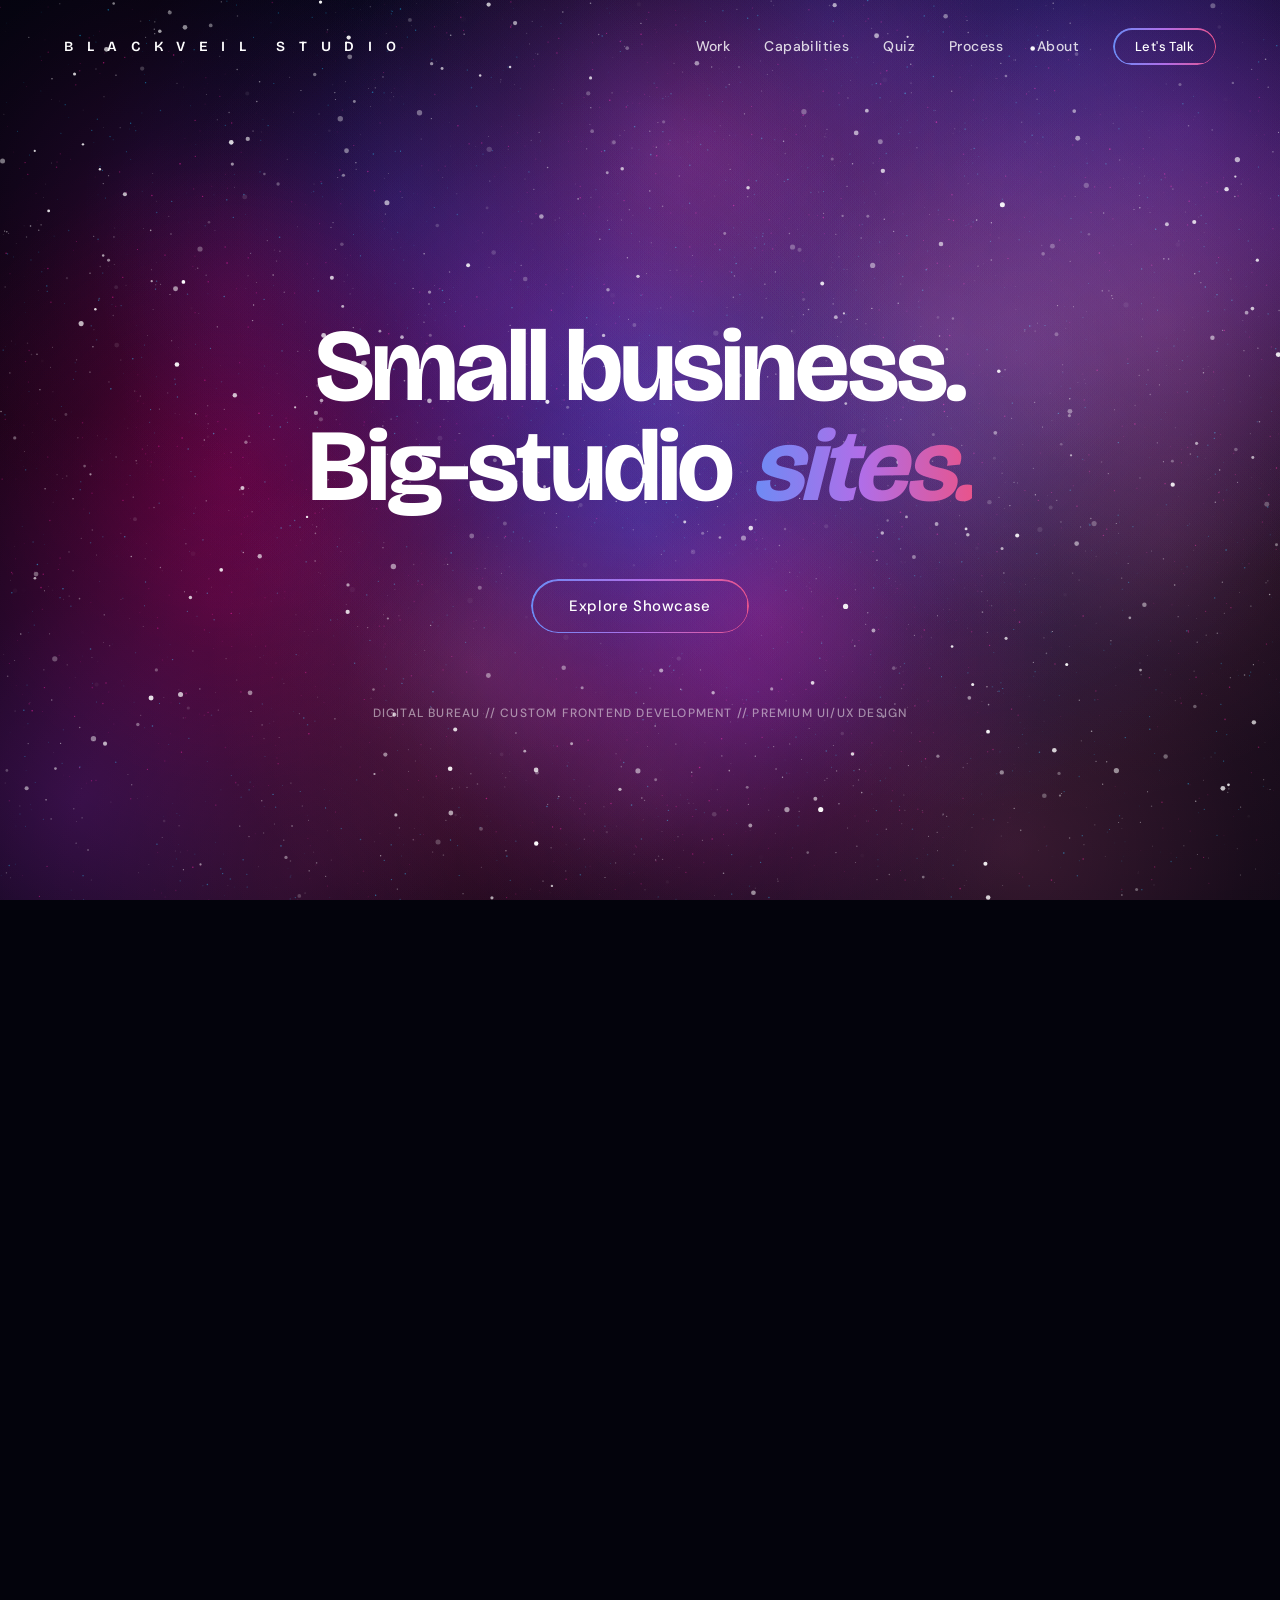
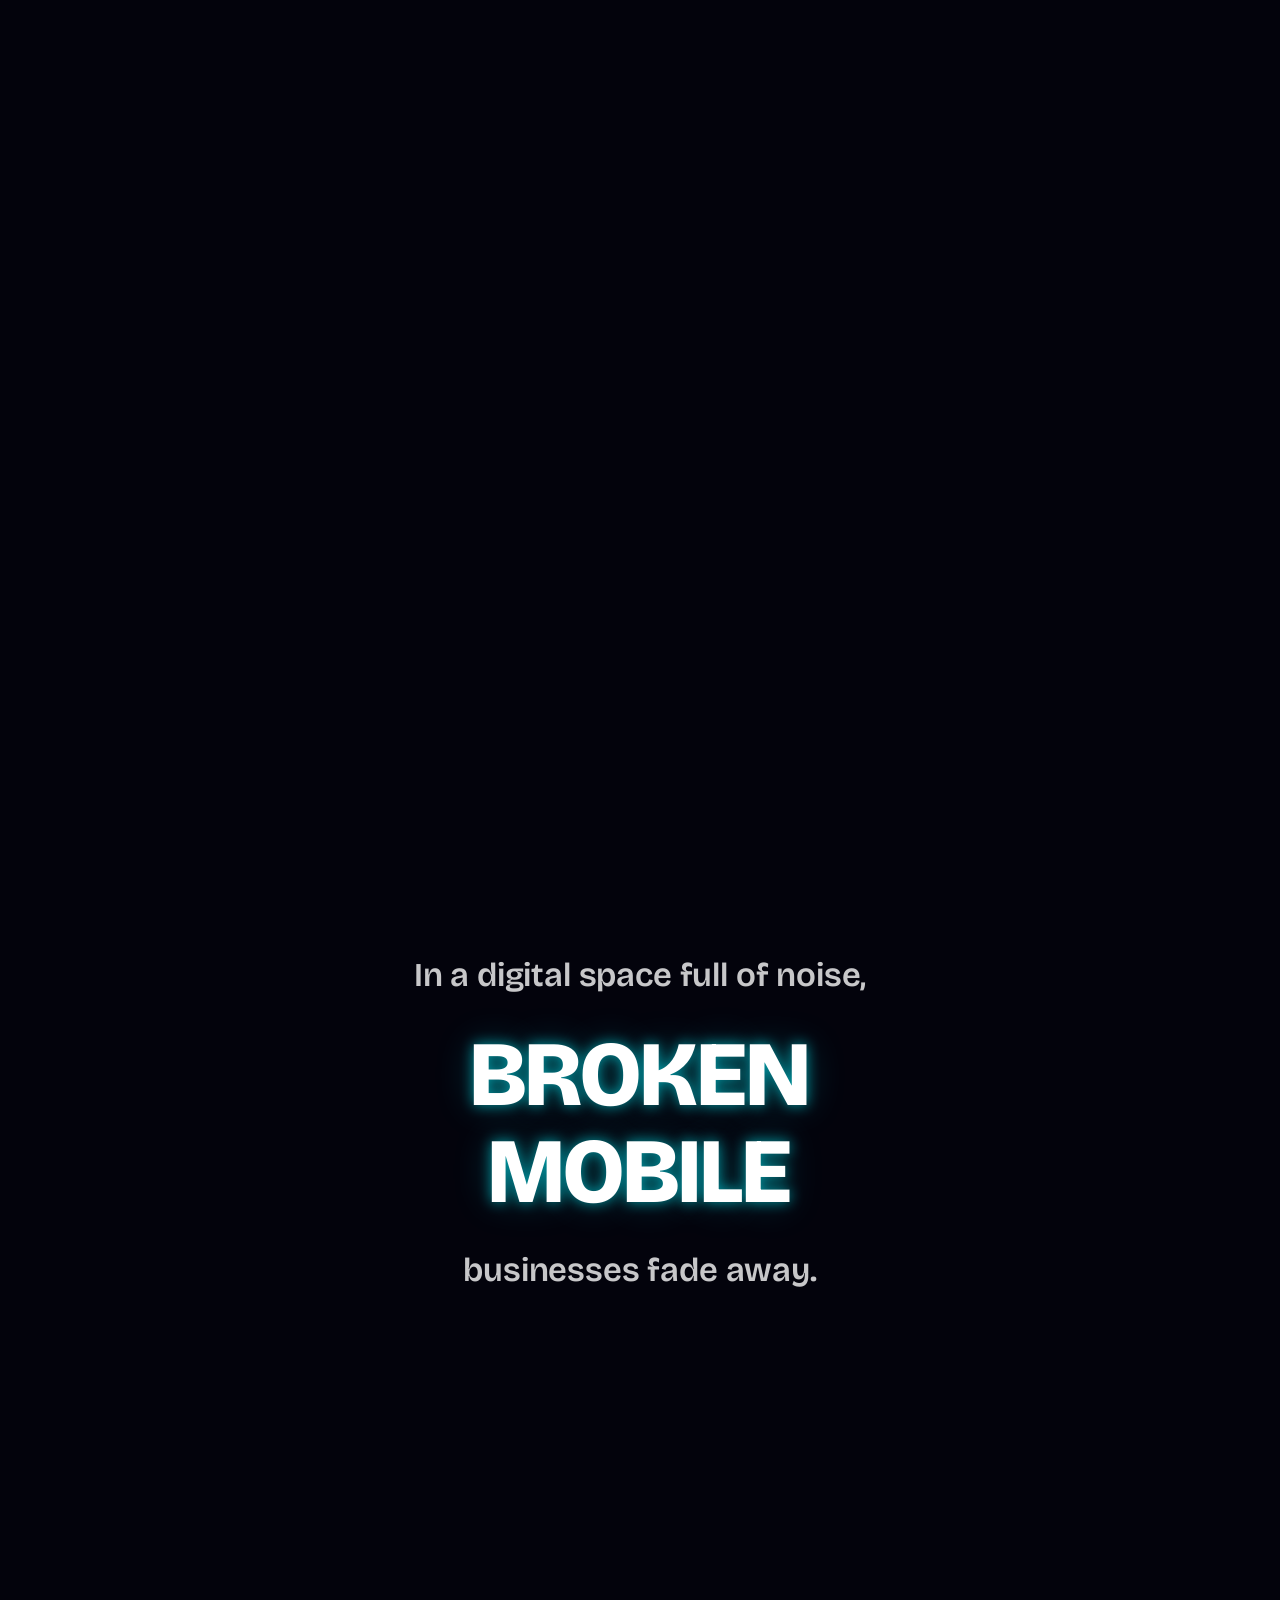
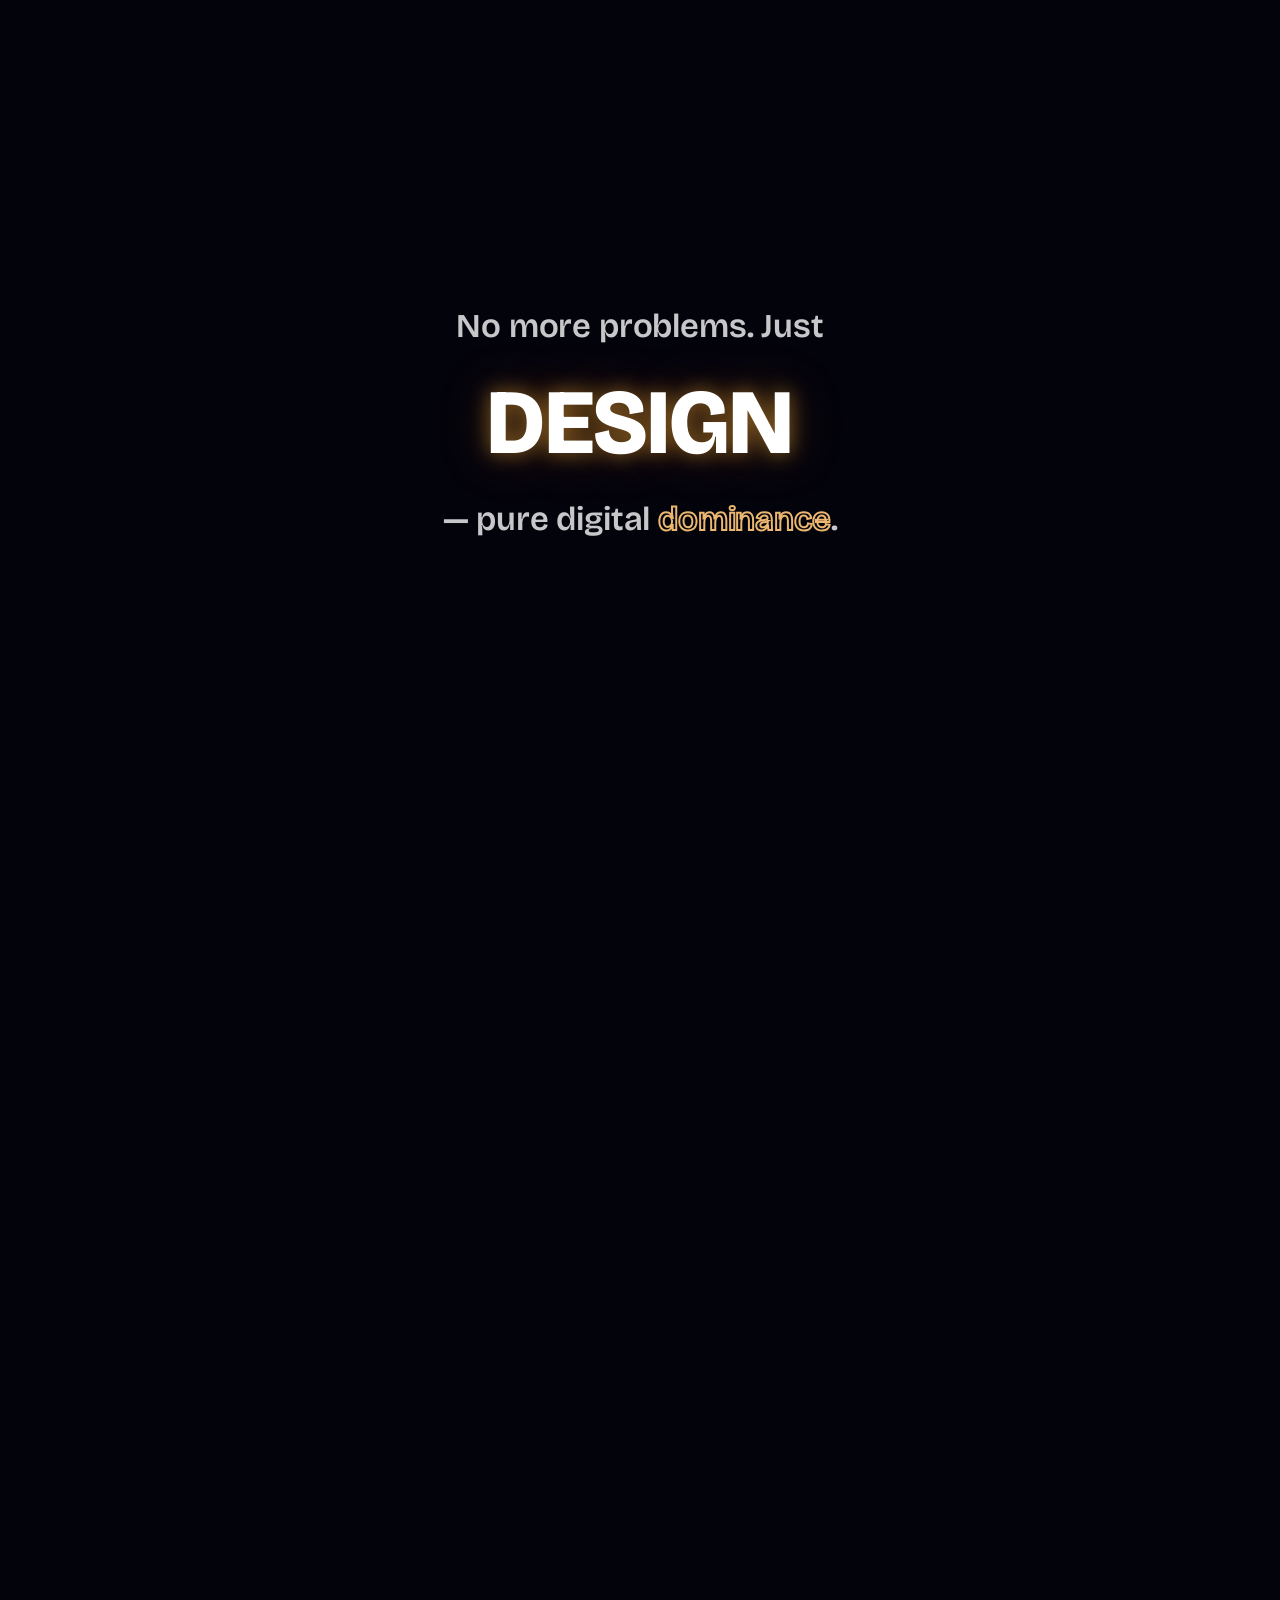
==== commit 9dd39519: "Fix jagged/frozen strings on Capabilities and Quiz nav-link arrival Found the actual cause of the "m" ====
--- a/hero-demo.html
+++ b/hero-demo.html
@@ -4050,6 +4050,29 @@
         // the user makes shortly after load still locks normally.
         setTimeout(() => { pageInitialLoad = false; }, 200);
 
+        // Capabilities/Quiz nav links land exactly on their section's
+        // own top instead of the native anchor jump, which fell short
+        // by scroll-padding-top (100px, set globally so anchor targets
+        // don't tuck under the fixed header - the right call for
+        // ordinary content, but wrong here). Confirmed directly: 100px
+        // short of Solutions' top left morphT2 at ~0.89 instead of the
+        // 1.0 it reaches exactly at that top - squarely inside the
+        // particle trail-stroke's own visible range (0.03-0.97), which
+        // is what was freezing into the jagged/torn look on arrival,
+        // since a real user stops scrolling right there instead of
+        // ever passing through it in motion the way normal scrolling
+        // would. Landing exactly at the section's own top guarantees
+        // the morph is already fully settled the instant it appears.
+        document.querySelectorAll('a.nav-link[href="#solutions"], a.nav-link[href="#quiz"]').forEach(link => {
+            link.addEventListener('click', (e) => {
+                const targetId = link.getAttribute('href').slice(1);
+                const targetEl = document.getElementById(targetId);
+                if (!targetEl) return;
+                e.preventDefault();
+                window.scrollTo(0, targetEl.offsetTop);
+            });
+        });
+
     </script>
 </body>
 </html>
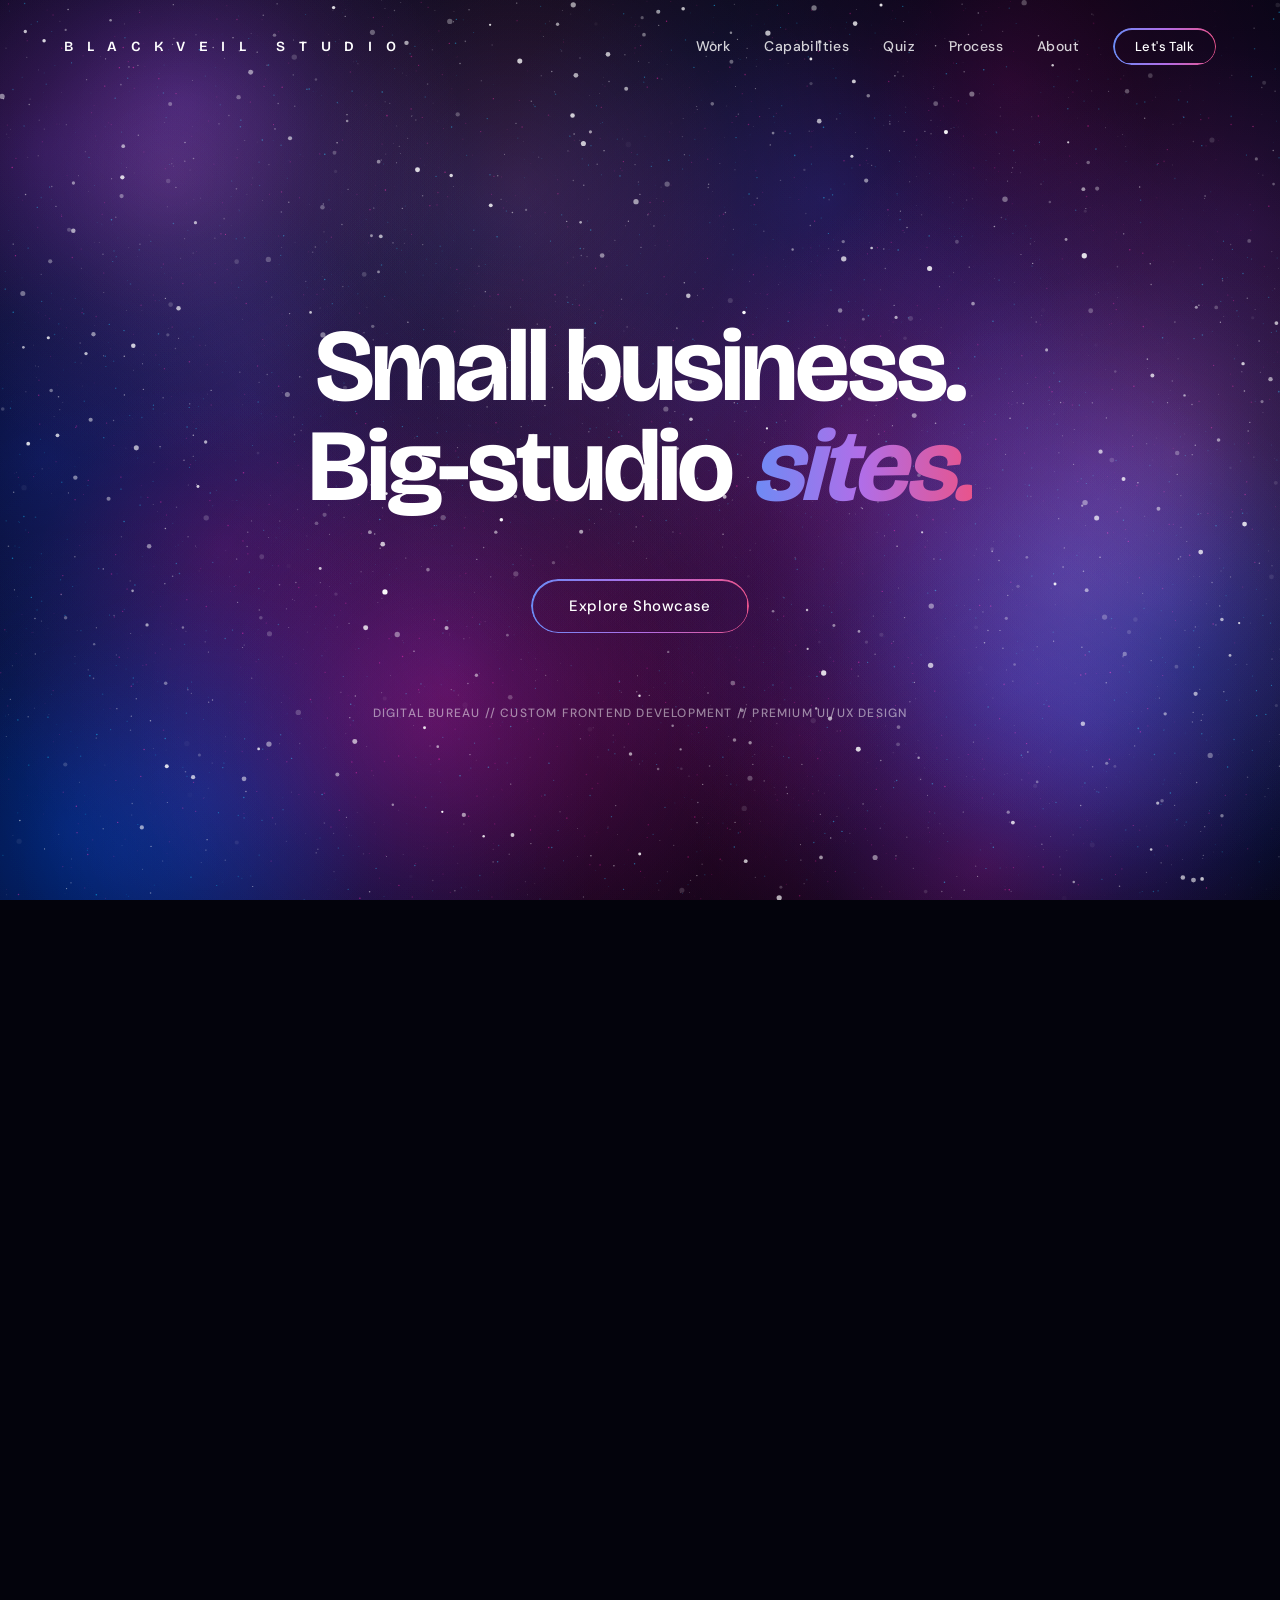
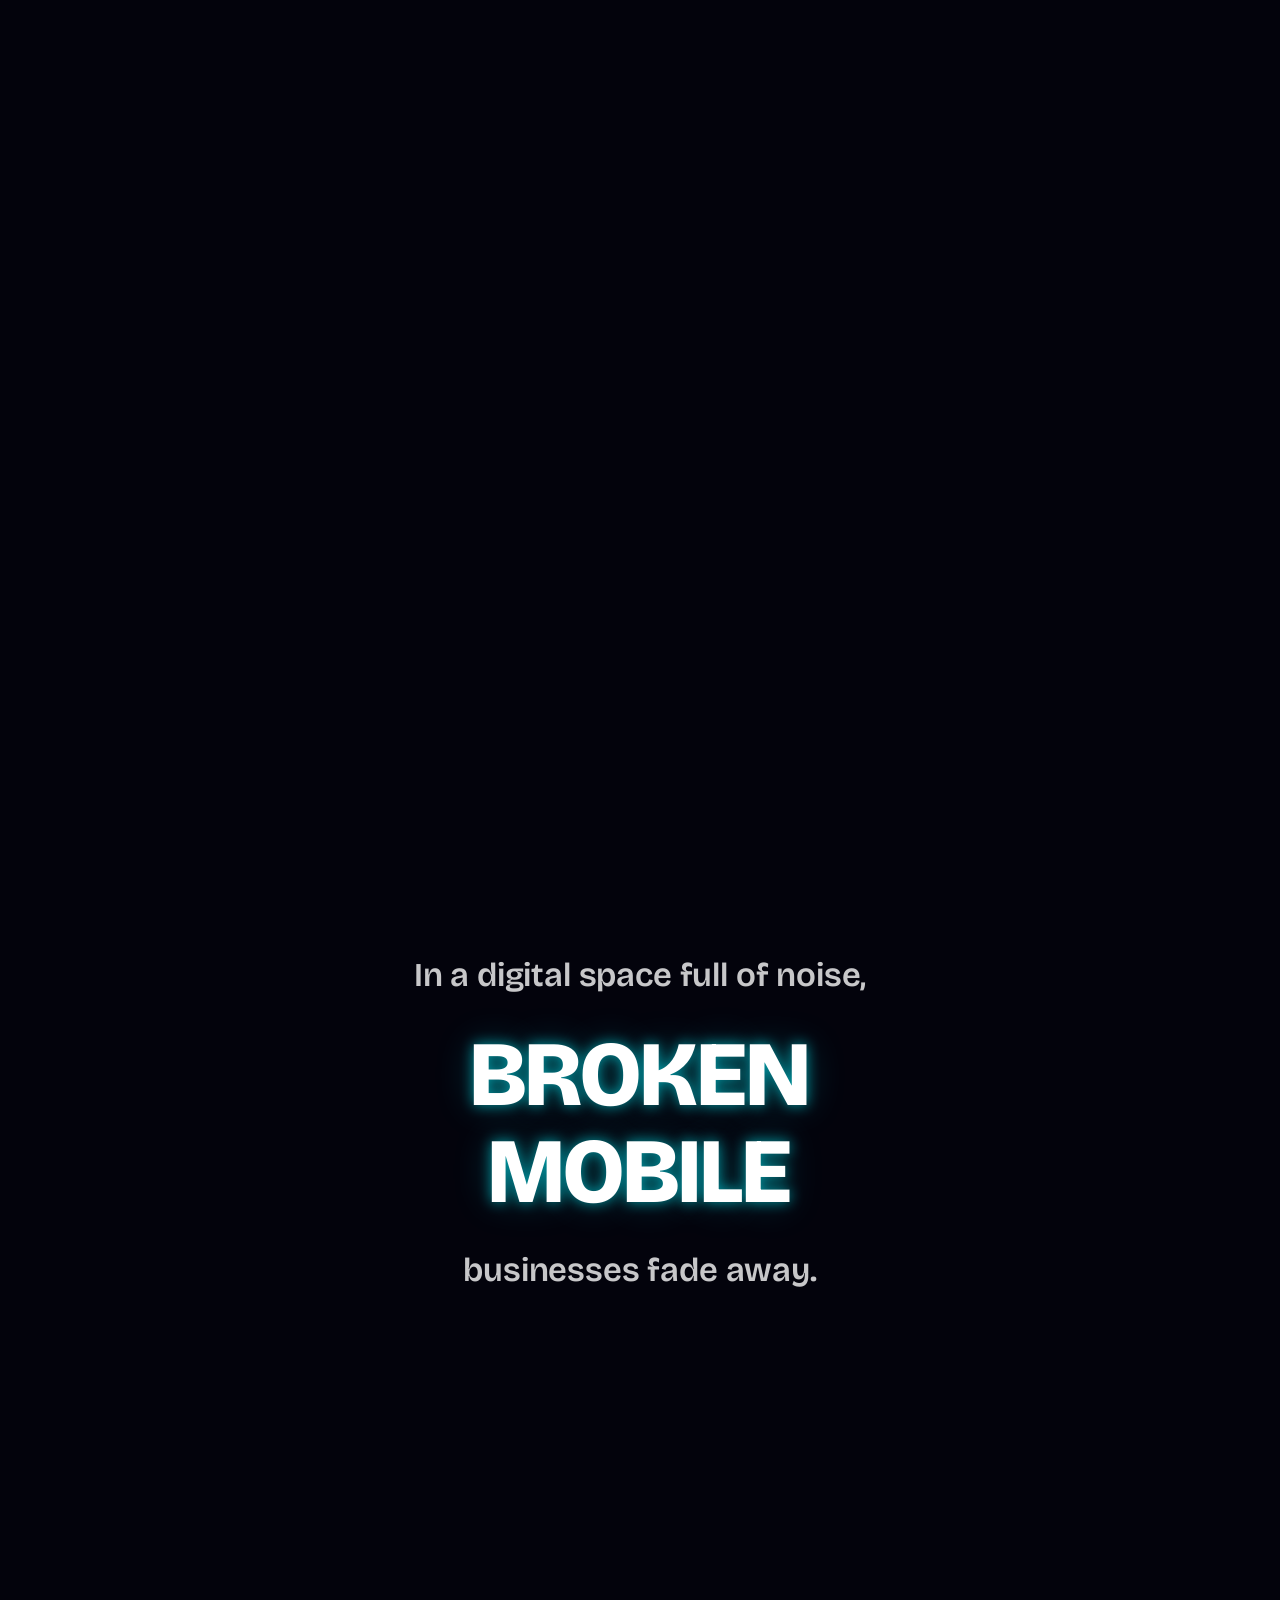
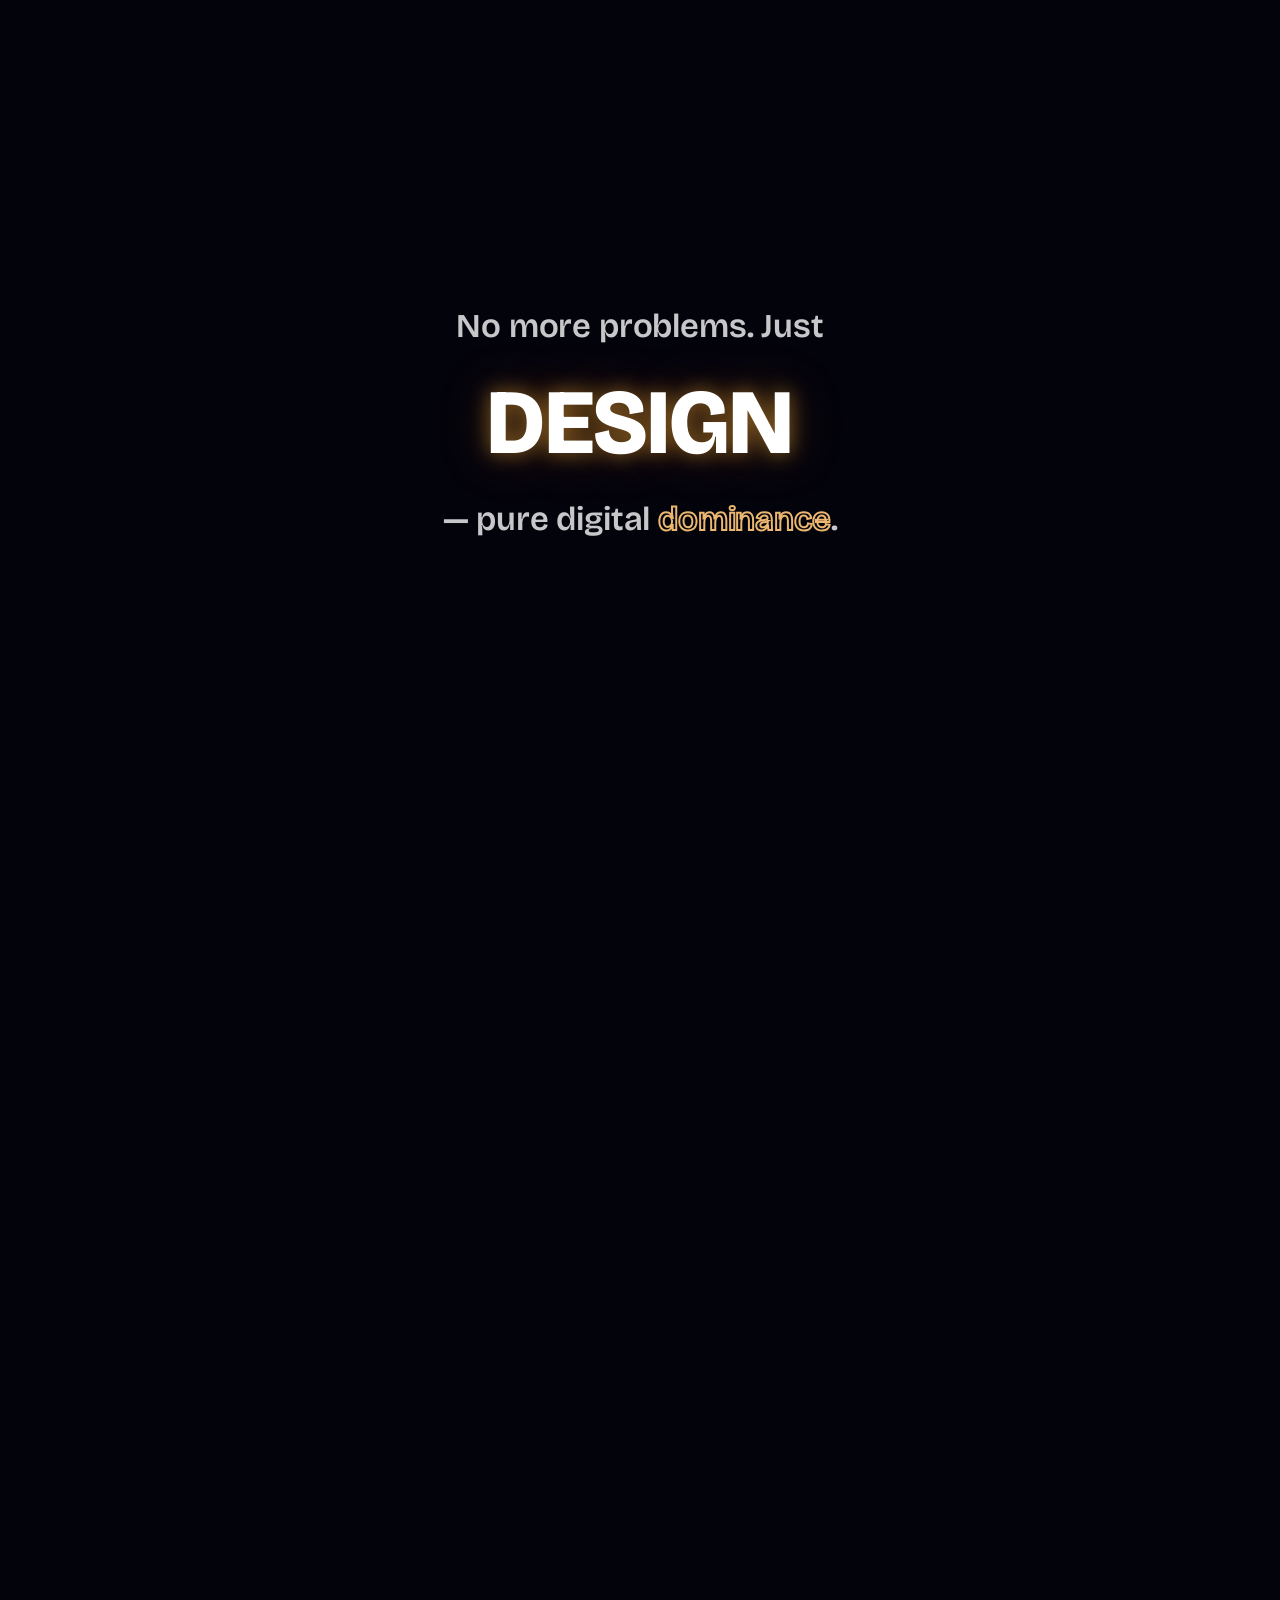
==== commit 05e5c5d0: "Add native scroll-snap to Solutions, remove string-parting motion 1. Solutions now uses CSS scroll-s" ====
--- a/hero-demo.html
+++ b/hero-demo.html
@@ -38,6 +38,21 @@
                since it's harmless and covers any plain, non-sticky
                anchor target. */
             scroll-padding-top: 100px;
+            /* proximity, not mandatory - only pulls the scroll the rest
+               of the way in when it's already about to come to rest
+               near a snap point (see #solutions' own scroll-snap-align
+               below), never fights a scroll gesture that's just passing
+               through. This is what stops a small scroll from Quiz
+               leaving Solutions sitting half-in-view, "crooked" against
+               its own centered composition - confirmed reported
+               directly. Deliberately plain browser-native snap, not
+               another hand-built JS lock: Problems' own bespoke lock is
+               exactly what produced this whole session's worst bugs
+               (stale rift state, stuck scroll interception, hijacked
+               nav clicks), and none of that risk applies to a CSS
+               property that only ever adjusts a resting scroll
+               position. */
+            scroll-snap-type: y proximity;
         }
         /* Capped and centered instead of always covering the raw
            viewport - at extreme browser zoom-out (e.g. 25%) the
@@ -674,6 +689,7 @@
             display: flex;
             align-items: center;
             justify-content: center;
+            scroll-snap-align: start;
         }
         .solutions-kinetic {
             position: relative;
@@ -2709,10 +2725,10 @@
             // (soft overlapping radial blobs, slow angular drift, gentle
             // per-blob pulse so it doesn't breathe as one flat unit) but
             // its own palette and driven purely by quizPartT - the exact
-            // same continuous value that parts the strings, so the two
-            // rise together as one transition instead of drifting out of
-            // sync. Drawn this early so everything after it (particles,
-            // strings, text) layers naturally on top. ---
+            // same continuous value that fades the strings out, so the
+            // two happen together as one transition instead of drifting
+            // out of sync. Drawn this early so everything after it
+            // (particles, strings, text) layers naturally on top. ---
             if (quizPartT > 0.001) {
                 ctx.save();
                 ctx.globalCompositeOperation = 'screen';
@@ -3075,14 +3091,6 @@
                             const d = Math.abs(hx - stringTargetX[si]);
                             if (d < bestD) { bestD = d; nearestX = stringTargetX[si]; nearestIdx = si; }
                         }
-                        // Nearest-string SEARCH stays on the strings'
-                        // true positions (identity/topology shouldn't
-                        // change); only the final resting target shifts
-                        // outward, so a particle still docks onto the
-                        // same string it always would, just wherever
-                        // that string currently sits once Quiz starts
-                        // pulling it toward the edge.
-                        nearestX += quizStringOffset(nearestX, quizPartT);
                         targetY = p.targetYFrac * height;
                         px = hx + (nearestX - hx) * morphT2;
                         py = hy + (targetY - hy) * morphT2;
@@ -3160,7 +3168,12 @@
                     // a frozen static image.
                     const twinkle = morphT2 > 0.9 ? (0.85 + 0.15 * Math.sin(time * 0.002 + p.seed)) : 1;
                     const headingBoost = 1 + stringHeadingBoostByIndex[nearestIdx] * 0.8;
-                    const finalAlpha = Math.min(1, p.alpha * a * twinkle * brightnessBoost * headingBoost * gravDissolveOrbit * riftAlphaFade);
+                    // Fades out toward Quiz (was a positional shove
+                    // toward the edges - "curtains" pushing the dust
+                    // around, reported as looking wrong) rather than
+                    // moving anything. 1 everywhere except right at the
+                    // Quiz boundary, same as quizPartT itself.
+                    const finalAlpha = Math.min(1, p.alpha * a * twinkle * brightnessBoost * headingBoost * gravDissolveOrbit * riftAlphaFade) * (1 - quizPartT);
                     const finalRadius = p.radius * (1 + (brightnessBoost - 1) * 0.35);
                     ctx.beginPath();
                     ctx.arc(px, py, finalRadius, 0, Math.PI * 2);
@@ -3278,22 +3291,24 @@
                 // wave points — with no active touch, every point sits at
                 // 0 and it draws pixel-identical to a straight line.
                 if (morphT2 > 0.15) {
-                    const lineAlpha = Math.min(1, (morphT2 - 0.15) / 0.65) * 0.5 * Math.min(1.6, brightnessBoost);
+                    // Fades toward Quiz (1 - quizPartT) instead of the
+                    // strings physically parting toward the edges - the
+                    // "curtains" shoving particles around was reported
+                    // as looking wrong; a clean fade keeps the same
+                    // "clear the stage for Quiz" function without any
+                    // motion. 1 everywhere except right at the boundary.
+                    const lineAlpha = Math.min(1, (morphT2 - 0.15) / 0.65) * 0.5 * Math.min(1.6, brightnessBoost) * (1 - quizPartT);
                     ctx.save();
                     ctx.globalCompositeOperation = 'lighter';
                     stringTargetX.forEach((sx, i) => {
-                        // Same additive offset as the docking particles
-                        // above, so the crisp stroke never separates
-                        // from the dust that makes it up.
-                        const effSx = sx + quizStringOffset(sx, quizPartT);
                         const depth = i / (STRING_COUNT - 1);
                         const boosted = lineAlpha * (1 + stringHeadingBoostByIndex[i] * 0.8);
-                        const grad = ctx.createLinearGradient(effSx, 0, effSx, height);
+                        const grad = ctx.createLinearGradient(sx, 0, sx, height);
                         grad.addColorStop(0, `rgba(120, 60, 15, ${boosted})`);
                         grad.addColorStop(1, `rgba(255, 195, 80, ${boosted * (1 - depth * 0.4)})`);
                         ctx.strokeStyle = grad;
                         ctx.lineWidth = (1.6 - depth * 0.8) * (1 + dockFlash * 0.5);
-                        strokeStringBezier(i, effSx);
+                        strokeStringBezier(i, sx);
                     });
                     ctx.restore();
                 }
@@ -3307,12 +3322,11 @@
                 // nothing shows before docking begins. Speed halved and
                 // radius scaled 1.5x from the first pass — a slow, lazy,
                 // hypnotic drift rather than a quick flicker.
-                const dockEnergy = Math.max(0, Math.min(1, (morphT2 - 0.7) / 0.3));
+                const dockEnergy = Math.max(0, Math.min(1, (morphT2 - 0.7) / 0.3)) * (1 - quizPartT);
                 if (dockEnergy > 0.01) {
                     ctx.save();
                     ctx.globalCompositeOperation = 'lighter';
                     stringTargetX.forEach((sx, i) => {
-                        const effSx = sx + quizStringOffset(sx, quizPartT);
                         const depth = i / (STRING_COUNT - 1);
                         const speed = (0.00042 + depth * 0.00008) / 2;
                         for (let pulseI = 0; pulseI < 2; pulseI++) {
@@ -3320,12 +3334,12 @@
                             const py = phase * height;
                             const fade = Math.sin(phase * Math.PI); // soft appear/disappear at both ends of the run
                             const glowR = 24 * 1.5;
-                            const grad = ctx.createRadialGradient(effSx, py, 0, effSx, py, glowR);
+                            const grad = ctx.createRadialGradient(sx, py, 0, sx, py, glowR);
                             const alpha = dockEnergy * fade * 0.5 * (1 + stringHeadingBoostByIndex[i] * 0.8);
                             grad.addColorStop(0, `rgba(255, 228, 180, ${alpha})`);
                             grad.addColorStop(1, `rgba(255, 160, 40, 0)`);
                             ctx.beginPath();
-                            ctx.arc(effSx, py, glowR, 0, Math.PI * 2);
+                            ctx.arc(sx, py, glowR, 0, Math.PI * 2);
                             ctx.fillStyle = grad;
                             ctx.fill();
                         }
@@ -3911,31 +3925,24 @@
             // Stays at 0 through all of Solutions (which sits exactly
             // one viewport tall right before this) - starts only as
             // Quiz's own reveal trigger approaches ('top 60%', roughly
-            // quizTopCached - height*0.6) so the strings hold still for
-            // the entire time someone is reading Solutions, and only
-            // begin departing once Quiz itself is actually arriving.
-            // end stops exactly AT quizTopCached, not past it - Quiz is
-            // the last section on the page and exactly one viewport
-            // tall, so quizTopCached IS the page's true max scroll
-            // position; anything past it is simply unreachable by a
-            // real user and the raw value would permanently plateau
-            // below 1 (confirmed directly: scrolling to the intended
-            // "past quiz" target left quizPartT stuck at 0.61, strings
-            // never actually clearing the screen). The graceful-glide
-            // feel comes from quizPartSmoothed's time-based lerp above,
-            // not from stretching this window further.
+            // quizTopCached - height*0.6) so the strings stay at full
+            // opacity for the entire time someone is reading Solutions,
+            // and only begin fading once Quiz itself is actually
+            // arriving. end stops exactly AT quizTopCached, not past
+            // it - Quiz is the last section on the page and exactly one
+            // viewport tall, so quizTopCached IS the page's true max
+            // scroll position; anything past it is simply unreachable
+            // by a real user and the raw value would permanently
+            // plateau below 1 (confirmed directly: scrolling to the
+            // intended "past quiz" target left quizPartT stuck at 0.61,
+            // strings never actually fully fading out). The graceful-
+            // glide feel comes from quizPartSmoothed's time-based lerp
+            // above, not from stretching this window further.
             const start = quizTopCached - height * 0.55;
             const end = quizTopCached;
             if (end <= start) return 0;
             return Math.max(0, Math.min(1, (window.scrollY - start) / (end - start)));
         }
-        function quizStringOffset(sx, t) {
-            if (t <= 0) return 0;
-            const eased = t * t * (3 - 2 * t); // smoothstep - no mechanical linear sweep
-            const dir = sx < width / 2 ? -1 : 1;
-            return dir * eased * width * 0.9;
-        }
-
         function updateQuizProgress() {
             quizProgressSegs.forEach((seg, i) => seg.classList.toggle('filled', i <= quizCurrentStep));
         }
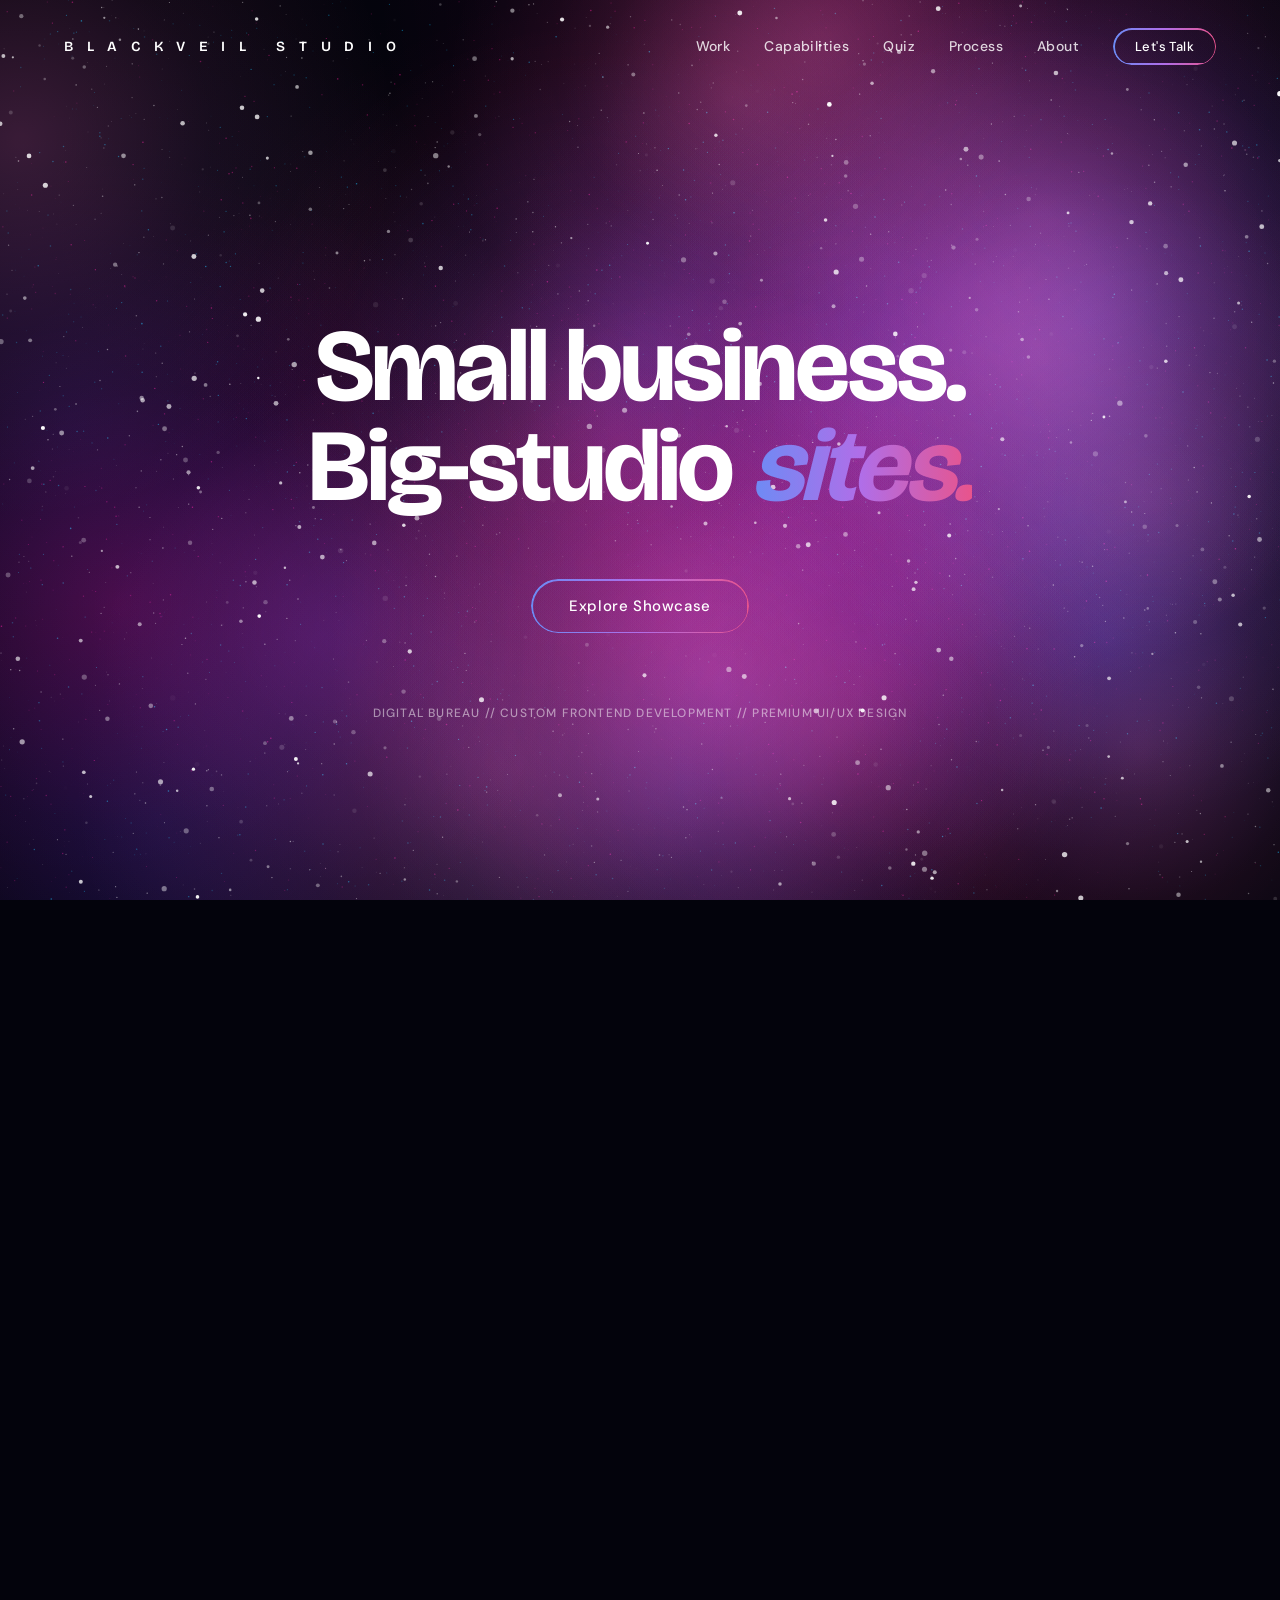
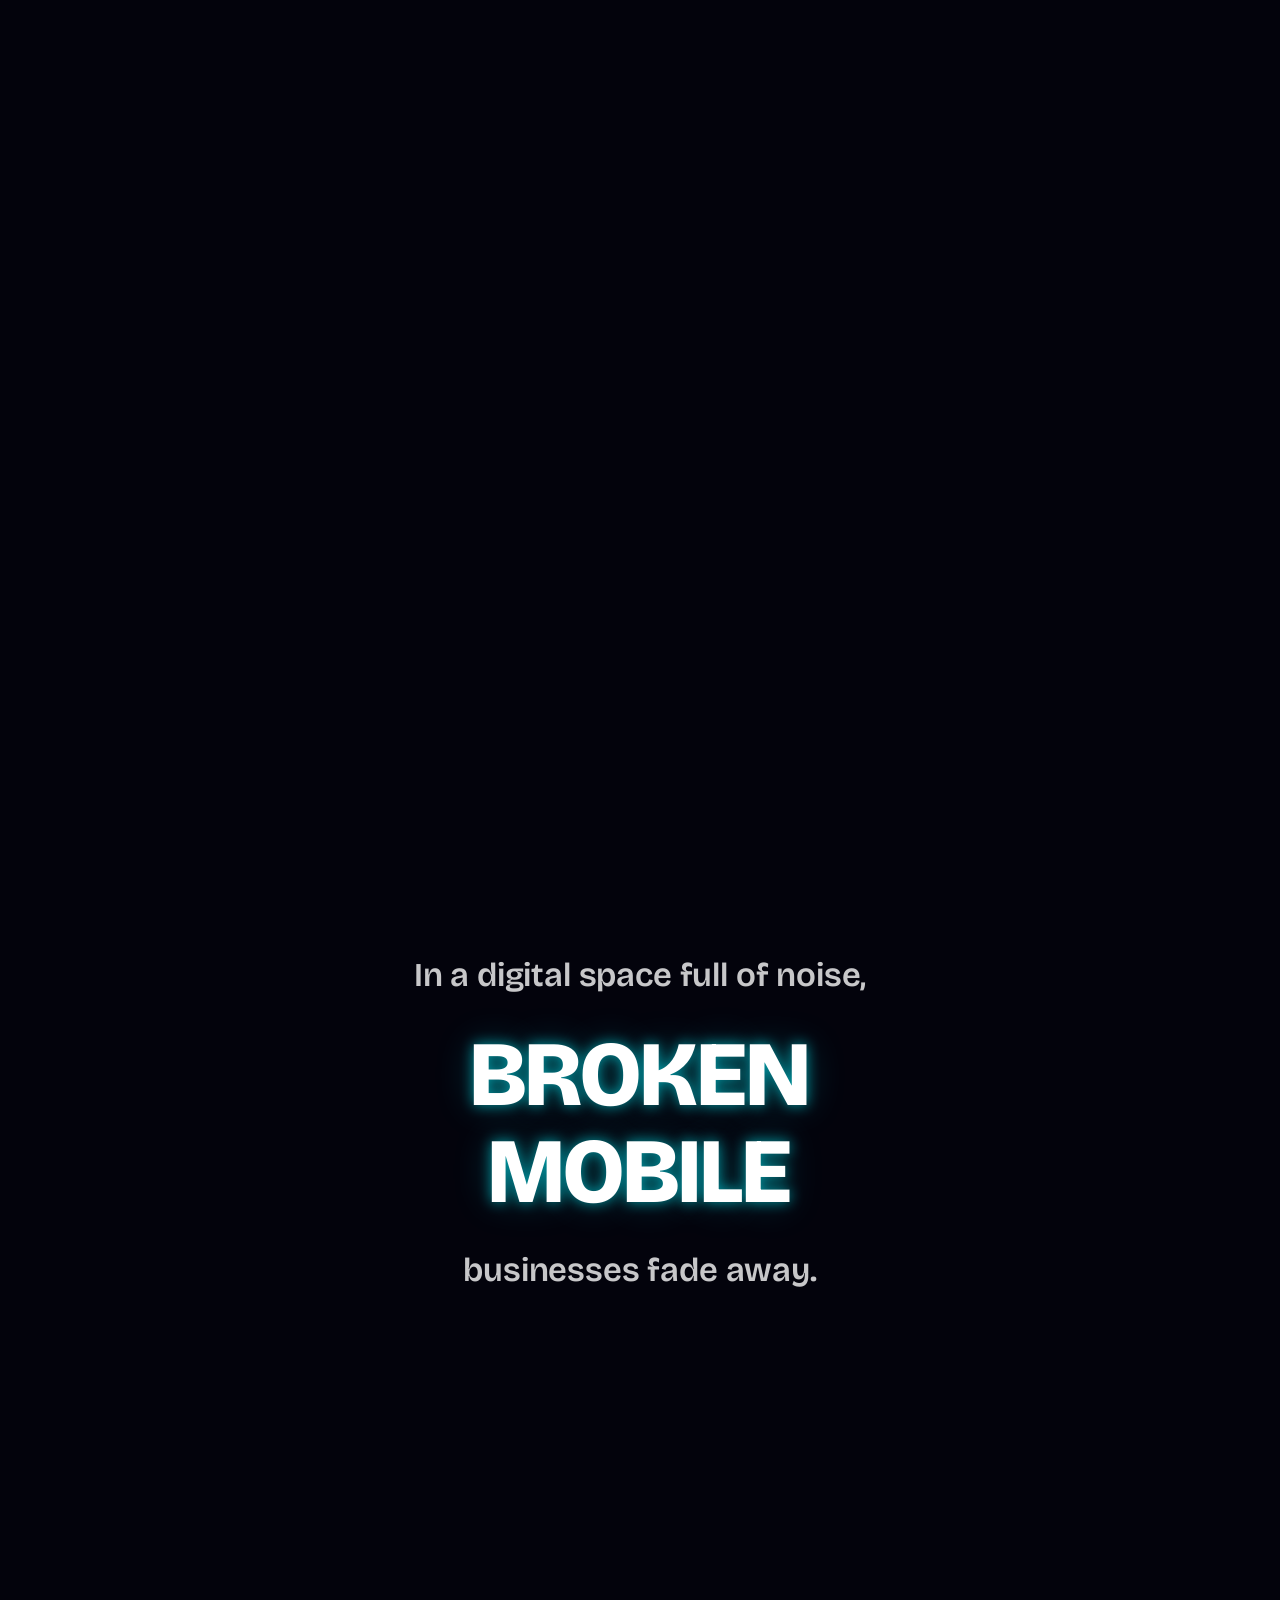
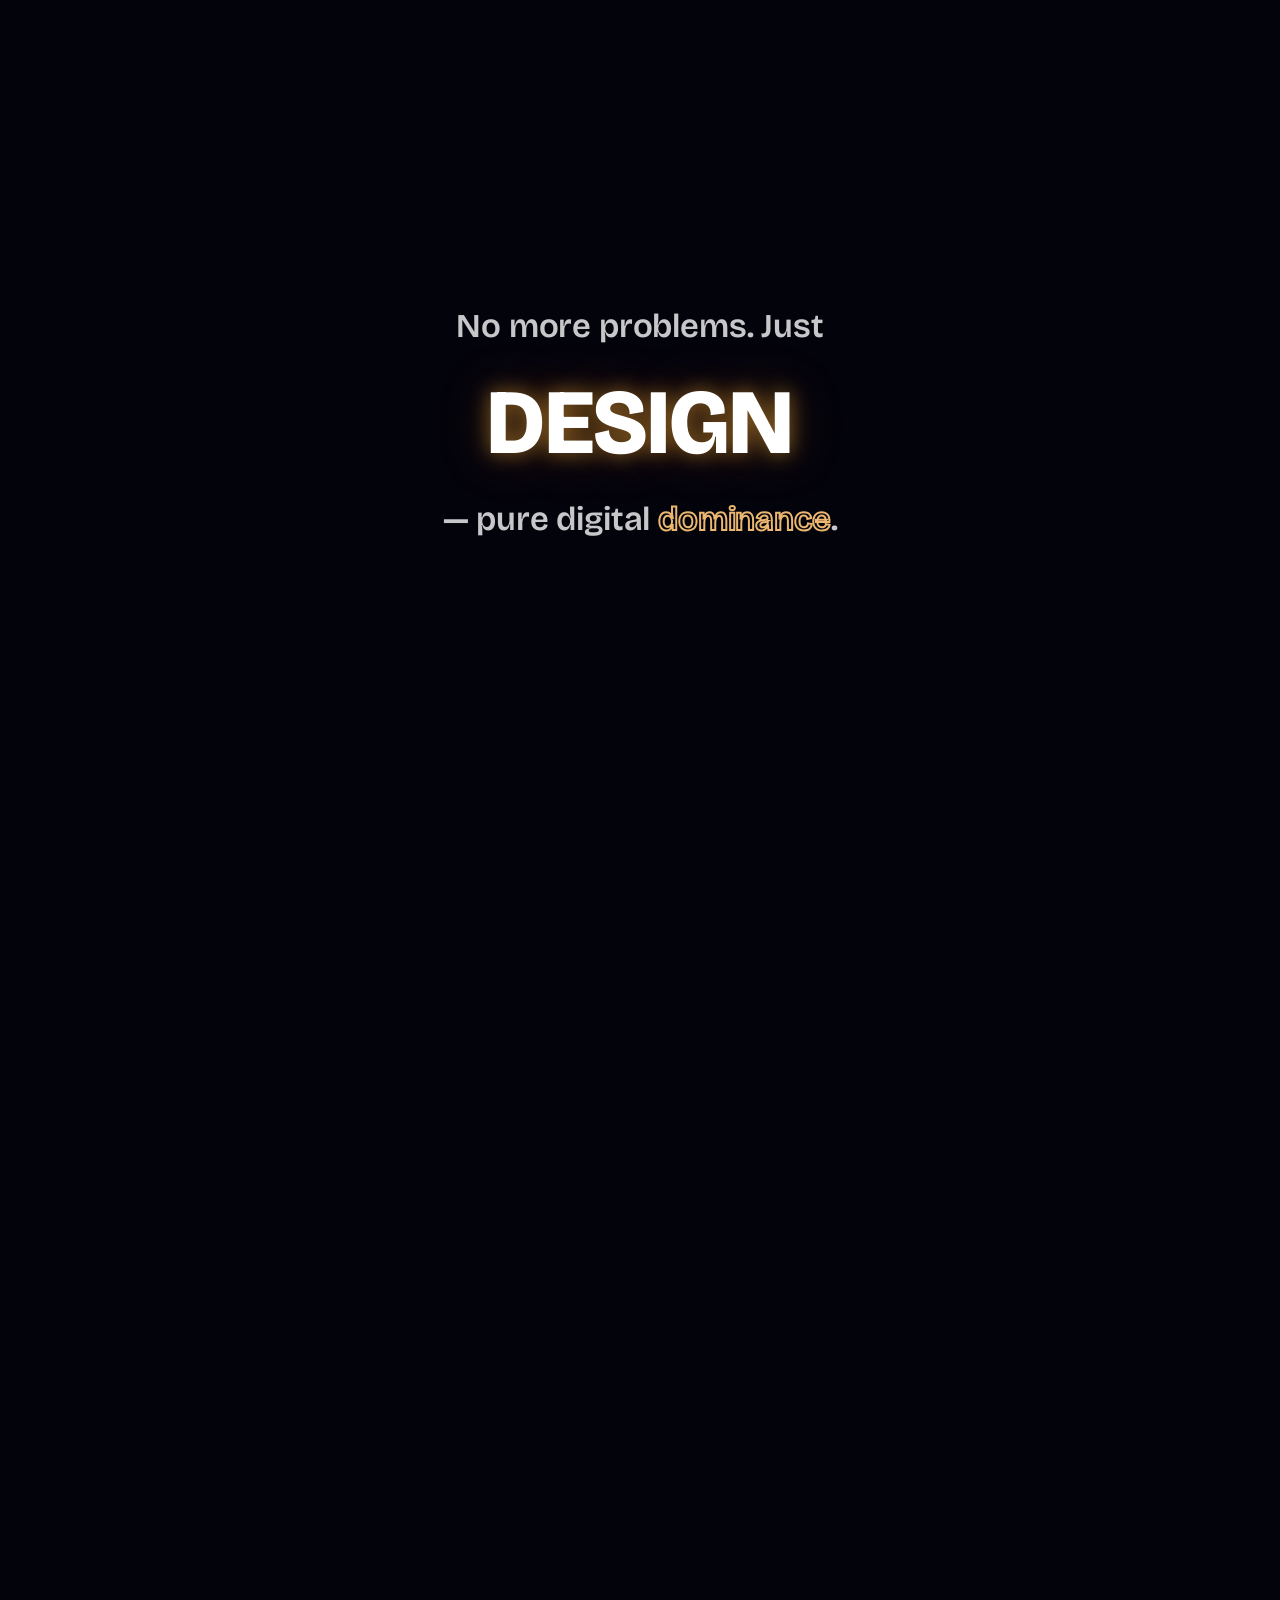
==== commit 55a0fbf0: "Tone down Quiz star density - reported edge-clustering was perceptual Measured the actual particle p" ====
--- a/hero-demo.html
+++ b/hero-demo.html
@@ -3507,7 +3507,20 @@
             // overlap (nothing between them ever sets both above 0), so
             // this stays a single alpha envelope, not two states to
             // keep in sync. ---
-            const quizStarVisibility = quizPartT * 0.85;
+            // Measured the actual particle positions directly (a 10-bin
+            // horizontal histogram): genuinely uniform, 89-110% of
+            // expected in every bin, no real edge bias. Reported as
+            // "particles pressed to the sides" anyway - true random
+            // scatter reliably LOOKS clumped/uneven to the eye even
+            // when it's statistically flat (visible gaps and clusters
+            // are what real randomness looks like; humans expect more
+            // even spacing than that). Toned the ceiling down from 0.85
+            // rather than trying to "fix" a distribution that was
+            // already correct - a dimmer, sparser field reads as
+            // atmosphere instead of a busy, clumpy pattern competing
+            // with the quiz text, closer to how Problems/Solutions
+            // don't show a starfield at all.
+            const quizStarVisibility = quizPartT * 0.35;
             const effectiveStarVisibility = Math.max(starVisibility, quizStarVisibility);
             if (effectiveStarVisibility > 0.001) {
                 particles.forEach(p => {
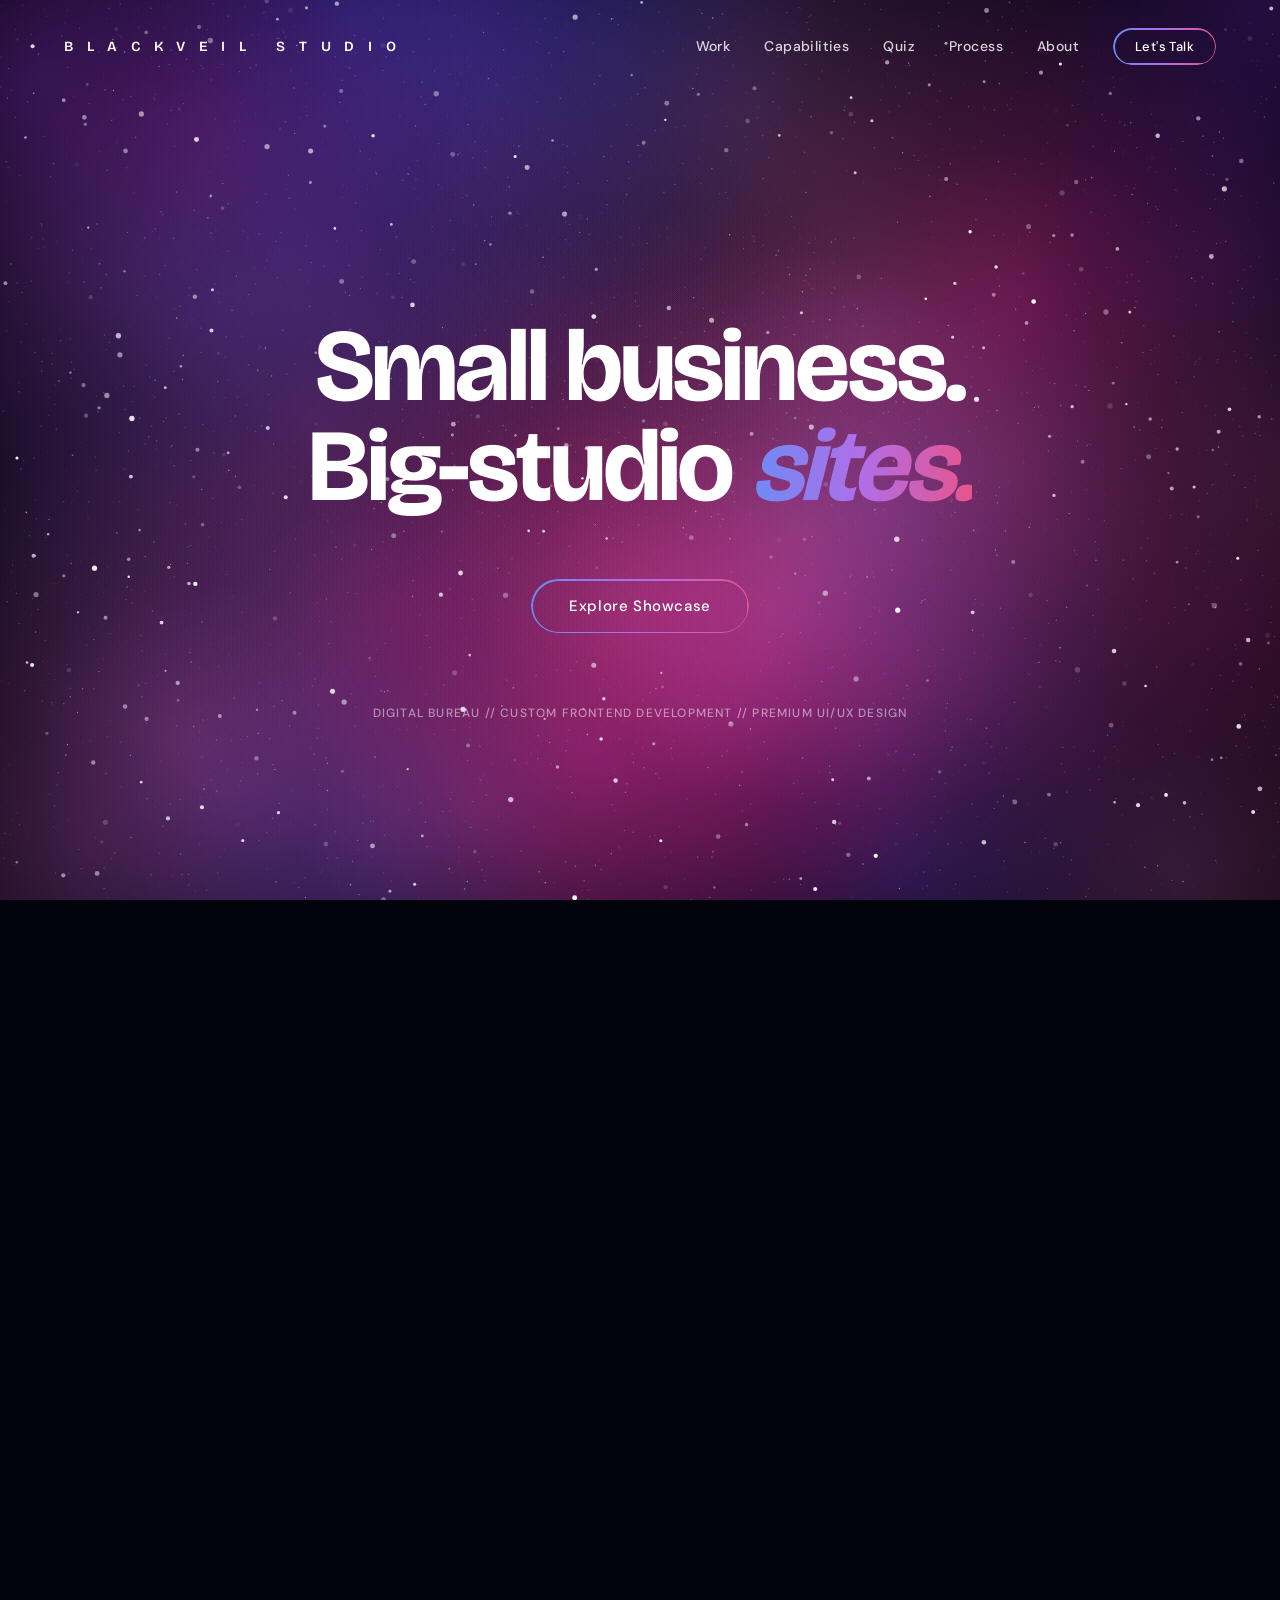
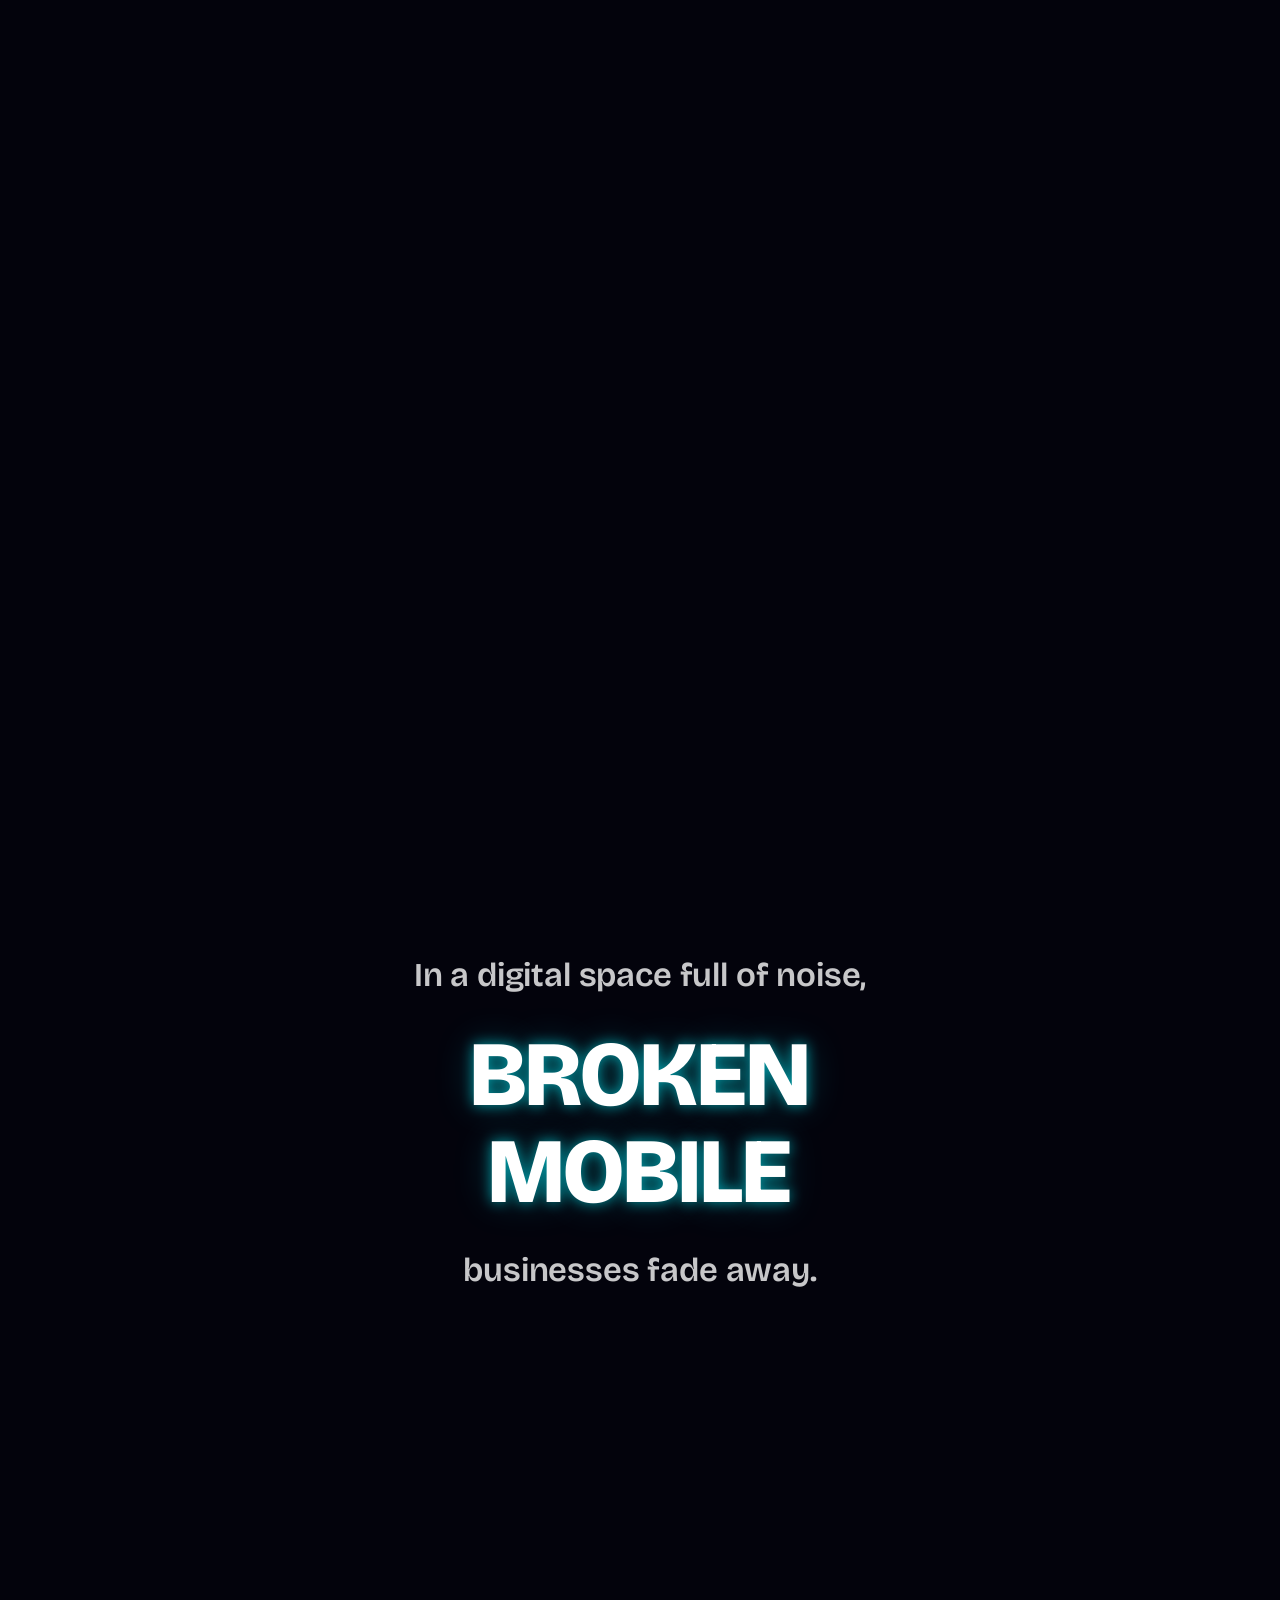
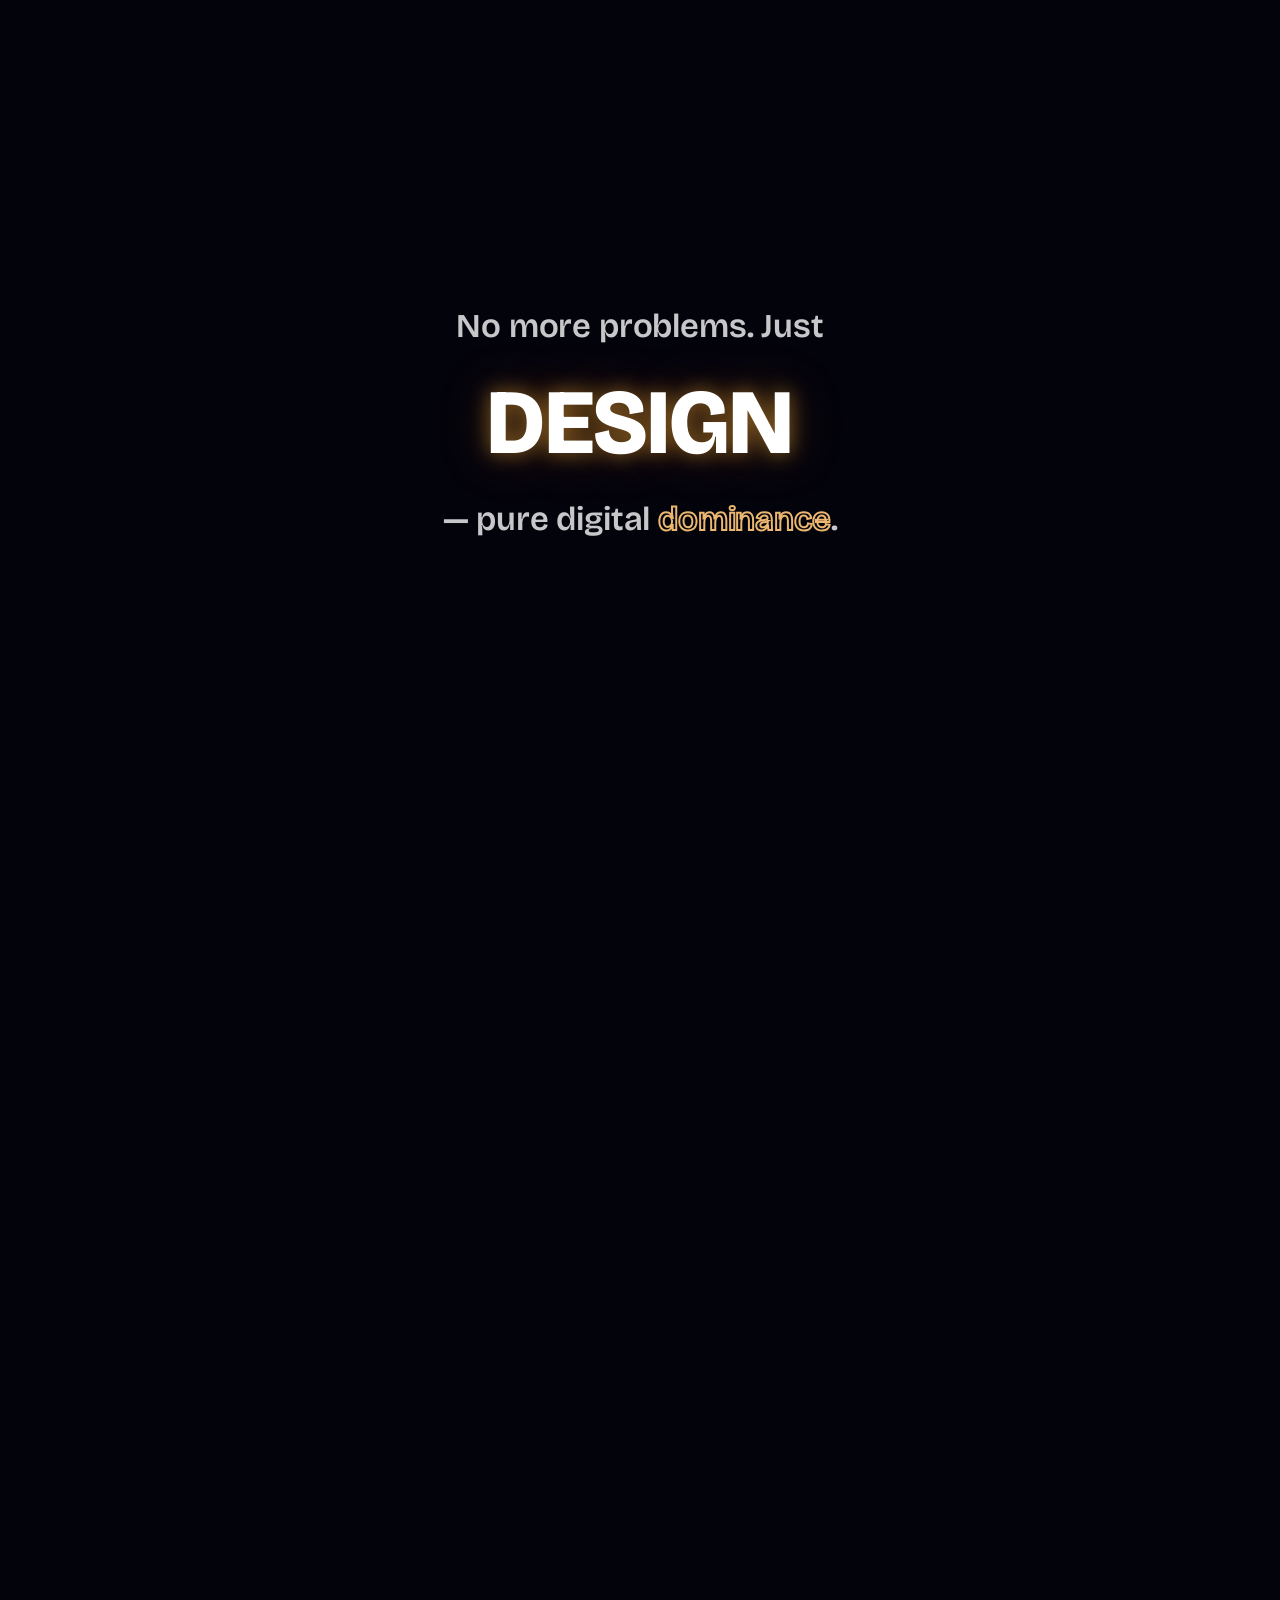
==== commit f961e791: "Fix inconsistent Quiz nebula richness across page loads, brighten it Confirmed the real cause with t" ====
--- a/hero-demo.html
+++ b/hero-demo.html
@@ -1451,7 +1451,16 @@
         ];
         function initQuizNebulaClouds() {
             quizNebulaClouds.length = 0;
-            for (let i = 0; i < 9; i++) {
+            // 14, not 9 - with fully random placement, 9 clouds left
+            // real run-to-run variance in how full the field looked
+            // (confirmed directly: two screenshots of the same page,
+            // one sparse/washed-out, one rich, from nothing but
+            // Math.random() landing differently). More samples evens
+            // that out by the law of large numbers instead of leaving
+            // it to luck. baseAlpha's floor is also raised so even an
+            // unlucky draw still reads as vivid, per direct request to
+            // brighten the block overall.
+            for (let i = 0; i < 14; i++) {
                 const c = quizCloudColors[Math.floor(Math.random() * quizCloudColors.length)];
                 quizNebulaClouds.push({
                     // Wider, less centered spread than a single "glow
@@ -1464,7 +1473,7 @@
                     x: 0, y: 0,
                     radius: Math.random() * 150 + 170,
                     r: c.r, g: c.g, b: c.b,
-                    baseAlpha: Math.random() * 0.16 + 0.13,
+                    baseAlpha: Math.random() * 0.14 + 0.22,
                     angle: Math.random() * Math.PI * 2,
                     speed: (Math.random() * 0.0012 + 0.0004) / 3,
                     pulsePhase: Math.random() * Math.PI * 2,
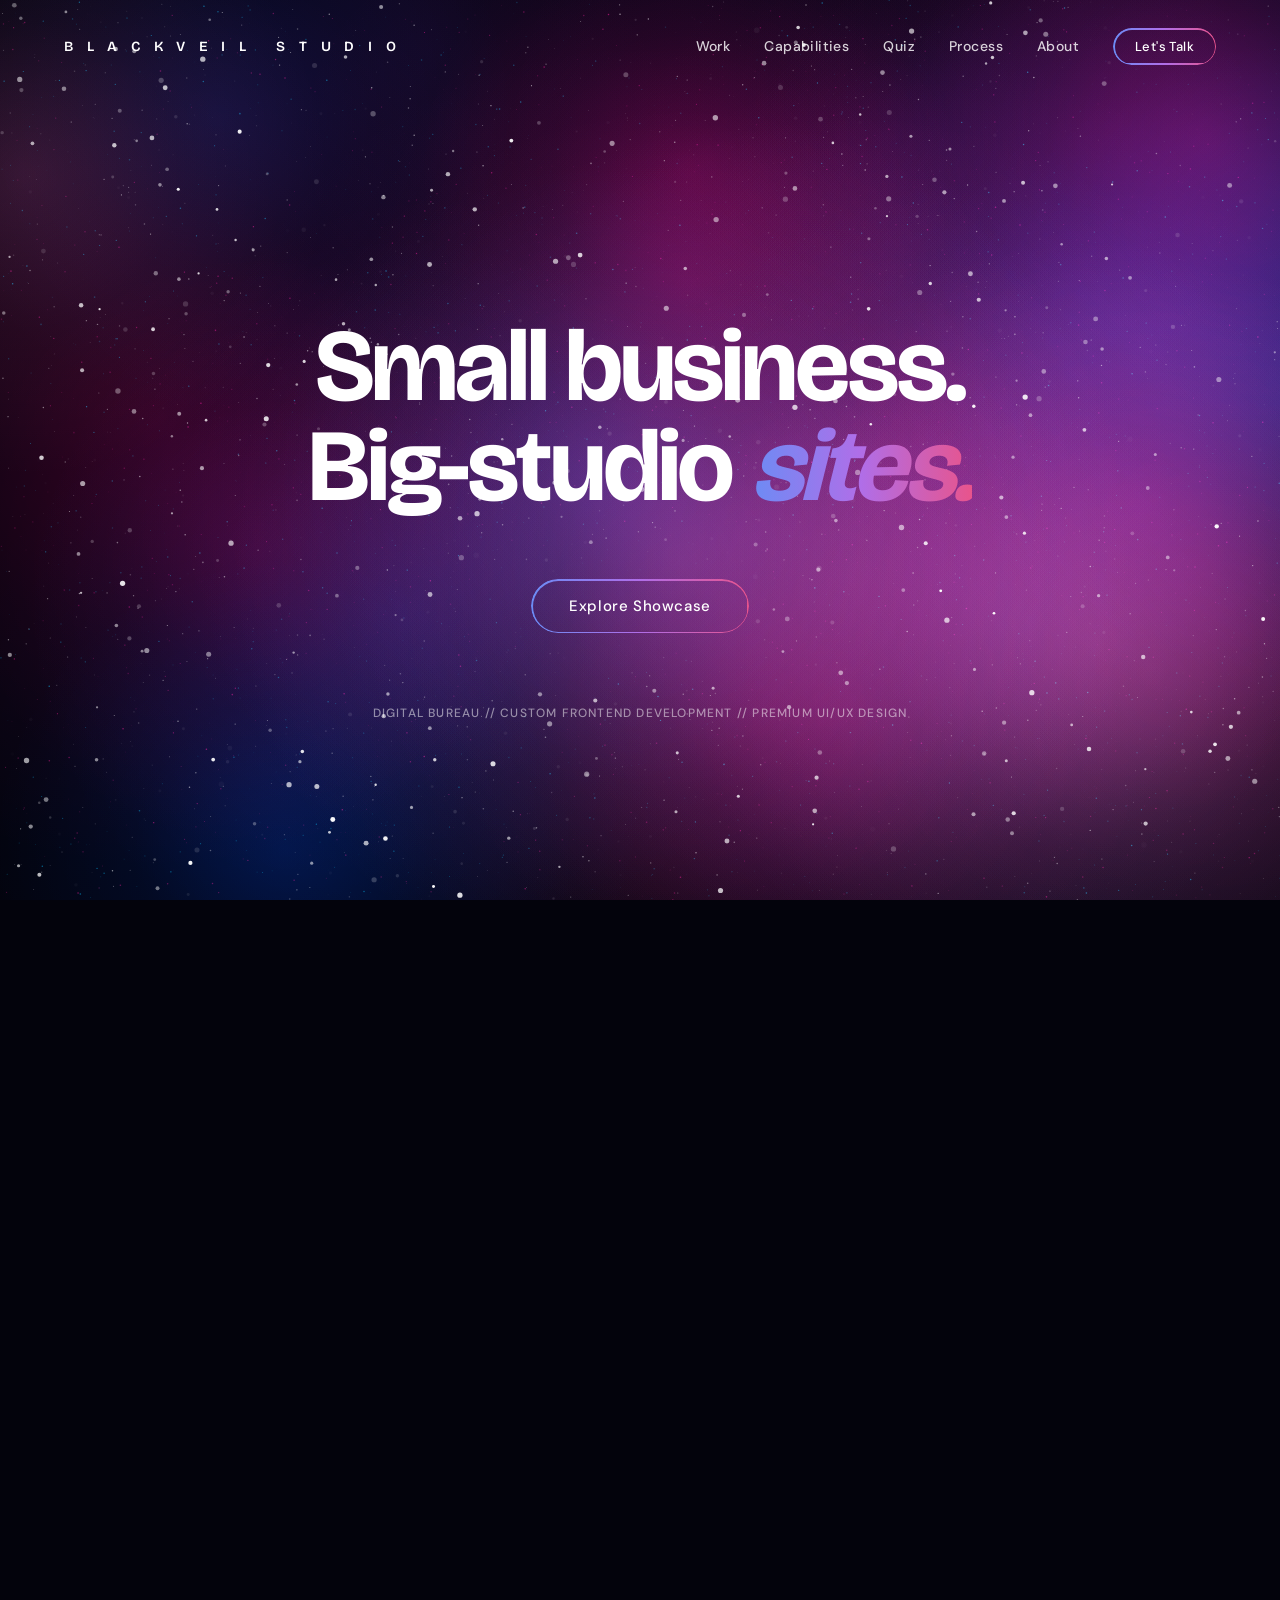
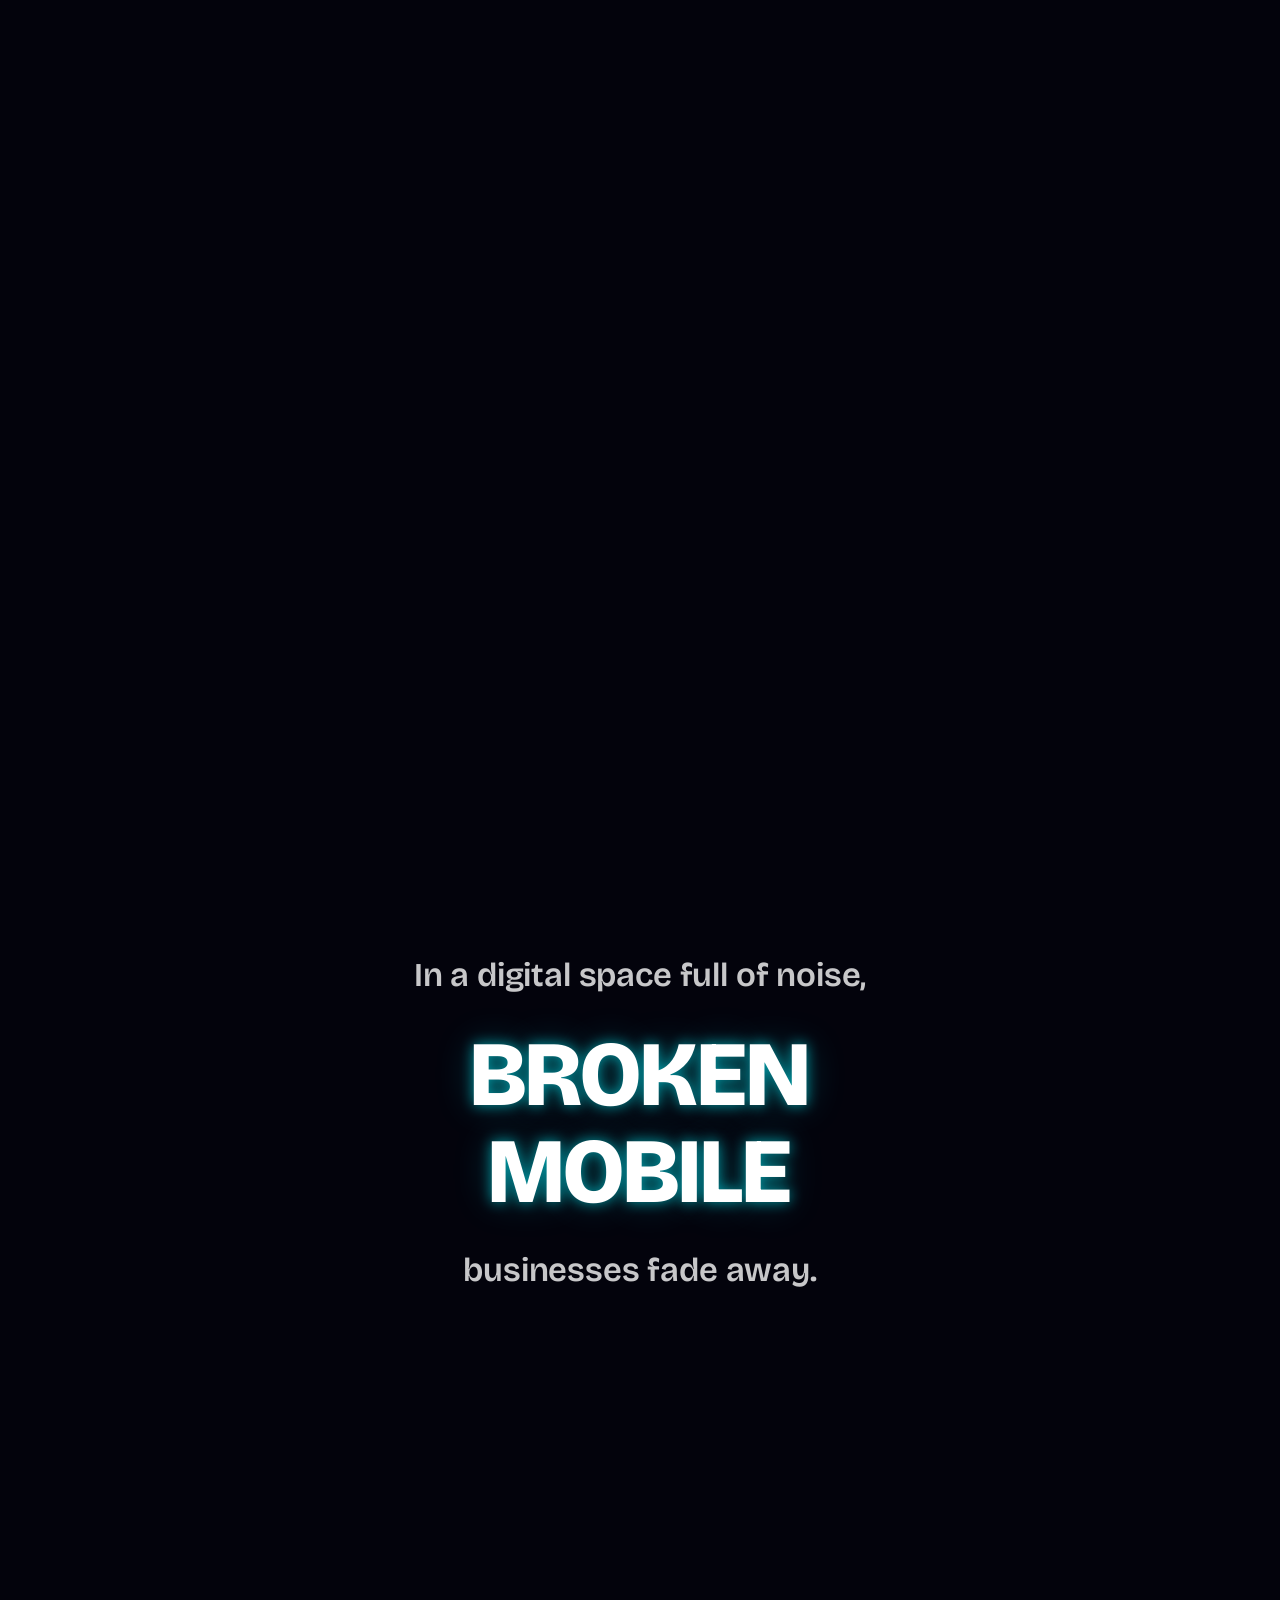
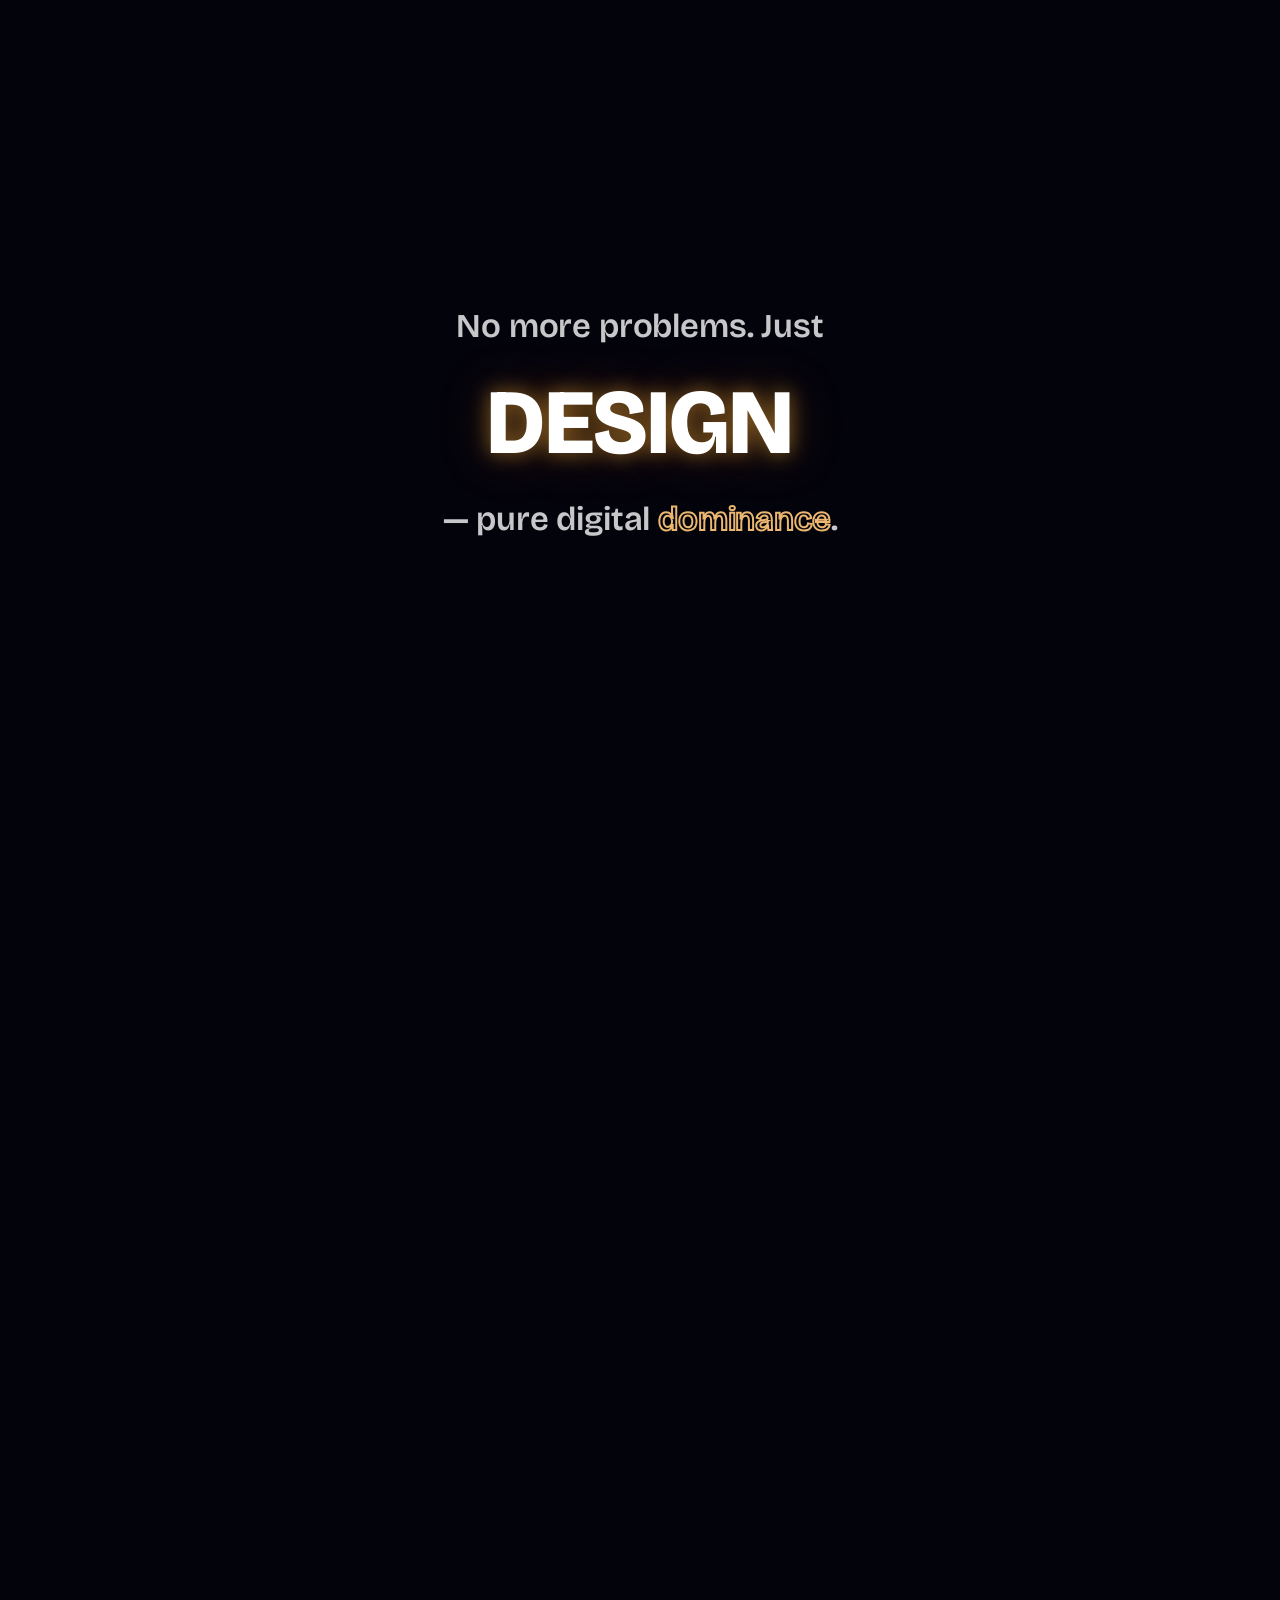
==== commit 8ac9a25c: "Fix Quiz particle coupling to Hero physics, rift snap-close, real perf freeze 1. Quiz's "stars" were" ====
--- a/hero-demo.html
+++ b/hero-demo.html
@@ -1309,6 +1309,22 @@
             return { left: b.docLeft, top, right: b.docLeft + b.w, bottom: top + b.h };
         }
 
+        // buttonGravityOffset() is called once per particle - up to
+        // ~5000 times a frame across the two particle pools combined -
+        // and a button's own on-screen rect can't change mid-frame
+        // (window.scrollY is constant for the whole render() call), so
+        // recomputing (and, for the 'scrolling' kind, reallocating a
+        // fresh object) on every single one of those calls was pure
+        // waste. Profiled directly as the single largest remaining cost
+        // in the Hero->Portfolio freeze investigation - eliminating it
+        // dropped that loop's average by more than a third. Computed
+        // once here per frame instead, read directly off the button.
+        function refreshGravityButtonFrameRects() {
+            for (let i = 0; i < gravityButtons.length; i++) {
+                gravityButtons[i]._frameRect = currentButtonRect(gravityButtons[i]);
+            }
+        }
+
         // Real :hover state (not a click/enter-leave flag), smoothed so
         // the particle-speed boost and the CSS glow settle in and out
         // together rather than the particles snapping instantly.
@@ -1328,7 +1344,16 @@
             let ox = 0, oy = 0, dissolve = 1;
             for (let i = 0; i < gravityButtons.length; i++) {
                 const b = gravityButtons[i];
-                const rect = currentButtonRect(b);
+                const rect = b._frameRect;
+                // Cheap AABB pre-check before the clamp+hypot below - this
+                // function is called for every particle, every frame (up
+                // to ~5000 combined across both particle pools), and on
+                // any given frame almost none of them are anywhere near
+                // either button. Skipping straight past the math for
+                // those avoids real, measured per-frame cost at that call
+                // volume - profiled directly as part of the same pass
+                // that found the Hero->Portfolio freeze.
+                if (px < rect.left - 50 || px > rect.right + 50 || py < rect.top - 50 || py > rect.bottom + 50) continue;
                 const nx = Math.max(rect.left, Math.min(px, rect.right));
                 const ny = Math.max(rect.top, Math.min(py, rect.bottom));
                 const dx = nx - px, dy = ny - py;
@@ -1374,6 +1399,32 @@
         const particles = [];
         const nebulaClouds = [];
         const quizNebulaClouds = [];
+        // Quiz's own star dust - deliberately NOT the Hero particles
+        // array. Position/size/twinkle-phase only, set once and never
+        // touched by drift, cursor repulsion, gravity buttons or the
+        // scroll-explosion - none of Hero's physics applies here at
+        // all, which is the actual point: reusing Hero's own pool for
+        // Quiz was what let Hero's cursor-repulsion/explosion carry
+        // over and visibly shove particles around while scrolling at
+        // Quiz (reported directly, looked identical to Hero's own
+        // burst because it WAS that same code). A small inert field
+        // can't ever do that, structurally, regardless of what Hero's
+        // own particle system does or grows in the future.
+        const quizStars = [];
+        function initQuizStars() {
+            quizStars.length = 0;
+            for (let i = 0; i < 180; i++) {
+                quizStars.push({
+                    x: Math.random() * width,
+                    y: Math.random() * height,
+                    size: Math.random() * 1.3 + 0.4,
+                    baseAlpha: Math.random() * 0.5 + 0.35,
+                    twinkleSpeed: Math.random() * 0.0025 + 0.001,
+                    seed: Math.random() * 100
+                });
+            }
+        }
+        initQuizStars();
         // Persistent, frame-rate-independent smoothing (same lerp
         // idiom as solutionsWordBoostT elsewhere in this file) applied
         // to quizPartAmount()'s raw scroll-driven value. Quiz is the
@@ -2188,10 +2239,24 @@
         // a genuinely-intercepted lock could never let happen, so by
         // construction this never fires mid-way through the legitimate
         // exit flow.
+        //
+        // riftState.t tweens smoothly to 0 (closeRift's own easing), not
+        // an instant gsap.set - this fires for BOTH a genuine bypass
+        // (rift stale from long ago, nothing on screen to show it
+        // either way - smooth vs instant looks identical) AND a
+        // perfectly normal reverse scroll where revealProblemsPlain
+        // just opened the rift for real moments earlier and the user
+        // kept scrolling on up out of Problems' own zone. Confirmed
+        // directly by tracing riftState.t through a real reverse scroll
+        // (Quiz -> Hero): it reached a genuine 1.0 (rift fully, visibly
+        // open) and then SNAPPED to 0 in a single frame the instant
+        // onLeaveBack fired - exactly the jarring "everything flies
+        // apart" look reported on reverse scroll. A smooth tween here
+        // fixes the real case without weakening the safety net at all.
         function forceCleanProblemsStateIfStale() {
             if (problemsSettling) return;
             gsap.killTweensOf(riftState);
-            gsap.set(riftState, { t: 0 });
+            gsap.to(riftState, { t: 0, duration: 0.4, ease: 'power2.inOut' });
             problemsLocked = false;
         }
 
@@ -2627,6 +2692,7 @@
             if (solutionsDynamicWordEl.textContent) updateSolutionsWordStringTargets();
             cacheQuizGeometry();
             initQuizNebulaClouds();
+            initQuizStars();
             cacheGravityButtons();
             measureDynamicWord();
         });
@@ -2645,6 +2711,7 @@
         let wasAtTop = true;
 
         function render(time) {
+            refreshGravityButtonFrameRects();
             const scrollY = window.scrollY;
             // Pure function of scrollY, defined near Quiz's own setup
             // below (hoisted - same pattern already used for
@@ -2755,6 +2822,24 @@
                         ctx.beginPath();
                         ctx.arc(cloud.x, cloud.y, cloud.radius, 0, Math.PI * 2);
                         ctx.fillStyle = grad;
+                        ctx.fill();
+                    }
+                });
+                ctx.restore();
+
+                // Quiz's own star dust - plain twinkling dots, no
+                // drift/repulsion/gravity of any kind (see quizStars'
+                // own comment for why). Same alpha driver as the
+                // nebula above so they rise together.
+                ctx.save();
+                ctx.globalCompositeOperation = 'screen';
+                quizStars.forEach(s => {
+                    const twinkle = 0.5 + 0.5 * Math.sin(time * s.twinkleSpeed + s.seed);
+                    const alpha = s.baseAlpha * quizPartT * twinkle;
+                    if (alpha > 0.01) {
+                        ctx.beginPath();
+                        ctx.arc(s.x, s.y, s.size, 0, Math.PI * 2);
+                        ctx.fillStyle = `rgba(255, 255, 255, ${alpha})`;
                         ctx.fill();
                     }
                 });
@@ -3508,30 +3593,23 @@
 
             // --- The one and only particle pass: drift, friction-based cursor
             // repulsion, and scroll-explosion impulse, all in a single forEach.
-            // Hero-only through the portfolio corridor - starVisibility
-            // (= universeAlpha) reaches 0 by scrollY 750 - but the same
-            // dust reappears far down the page for Quiz's own nebula
-            // (quizPartT), reusing this exact proven field/twinkle
-            // instead of a second star system. The two windows never
-            // overlap (nothing between them ever sets both above 0), so
-            // this stays a single alpha envelope, not two states to
-            // keep in sync. ---
-            // Measured the actual particle positions directly (a 10-bin
-            // horizontal histogram): genuinely uniform, 89-110% of
-            // expected in every bin, no real edge bias. Reported as
-            // "particles pressed to the sides" anyway - true random
-            // scatter reliably LOOKS clumped/uneven to the eye even
-            // when it's statistically flat (visible gaps and clusters
-            // are what real randomness looks like; humans expect more
-            // even spacing than that). Toned the ceiling down from 0.85
-            // rather than trying to "fix" a distribution that was
-            // already correct - a dimmer, sparser field reads as
-            // atmosphere instead of a busy, clumpy pattern competing
-            // with the quiz text, closer to how Problems/Solutions
-            // don't show a starfield at all.
-            const quizStarVisibility = quizPartT * 0.35;
-            const effectiveStarVisibility = Math.max(starVisibility, quizStarVisibility);
-            if (effectiveStarVisibility > 0.001) {
+            // Hero-only - starVisibility (= universeAlpha) reaches 0 by
+            // scrollY 750, so this ~4200-particle loop is skipped
+            // entirely everywhere past the portfolio corridor,
+            // including Quiz (which has its own small, independent,
+            // inert star field below instead of reusing this one - see
+            // quizStars). They looked identical at rest, but reusing
+            // this pool meant Quiz's "stars" carried Hero's own cursor-
+            // repulsion, gravity-button attraction and scroll-explosion
+            // physics along with them - confirmed reported directly as
+            // particles "scattering to the sides" while scrolling at
+            // Quiz, the same signature as Hero's own explosion burst,
+            // because it IS that same code reacting to the same live
+            // mouse/scroll input, just far down the page where it was
+            // never meant to still be listening. A fully separate,
+            // physics-free field closes that off structurally instead
+            // of chasing each new symptom of the coupling. ---
+            if (starVisibility > 0.001) {
                 particles.forEach(p => {
                     // constant ambient wander — never damped, always present,
                     // exactly what keeps the field "alive" at rest
@@ -3543,10 +3621,20 @@
                     // snapping to a fixed offset from the pointer. Radius 90px,
                     // impulse 0.35 — stars part gently right under the cursor,
                     // not in a wide fast blast across the screen.
+                    // Squared-distance pre-filter before the sqrt below -
+                    // profiled directly: this loop was the actual source
+                    // of the reported Hero->Portfolio freeze (~30ms/frame
+                    // average, spiking to ~90ms), and an unconditional
+                    // Math.sqrt for all 4200 particles every frame just to
+                    // check a 90px radius (which almost none of them are
+                    // ever inside) was a real, avoidable cost at that
+                    // count. Mathematically identical result, sqrt only
+                    // computed for particles that are actually close.
                     const dx = p.x - mouse.x;
                     const dy = p.y - mouse.y;
-                    const dist = Math.sqrt(dx * dx + dy * dy);
-                    if (dist < 90 && dist > 0) {
+                    const distSq = dx * dx + dy * dy;
+                    if (distSq < 8100 && distSq > 0) {
+                        const dist = Math.sqrt(distSq);
                         const f = (90 - dist) / 90;
                         p.repVx += (dx / dist) * f * 0.35;
                         p.repVy += (dy / dist) * f * 0.35;
@@ -3609,9 +3697,9 @@
                     if (p.y < -20) p.y = height + 20;
                     if (p.y > height + 20) p.y = -20;
 
-                    let currentAlpha = p.baseAlpha * effectiveStarVisibility;
+                    let currentAlpha = p.baseAlpha * starVisibility;
                     if (p.isHero) {
-                        currentAlpha = p.baseAlpha * effectiveStarVisibility * (0.35 + Math.sin(time * p.twinkleSpeed + p.seed) * 0.65);
+                        currentAlpha = p.baseAlpha * starVisibility * (0.35 + Math.sin(time * p.twinkleSpeed + p.seed) * 0.65);
                     }
                     currentAlpha *= p.gravDissolve;
 
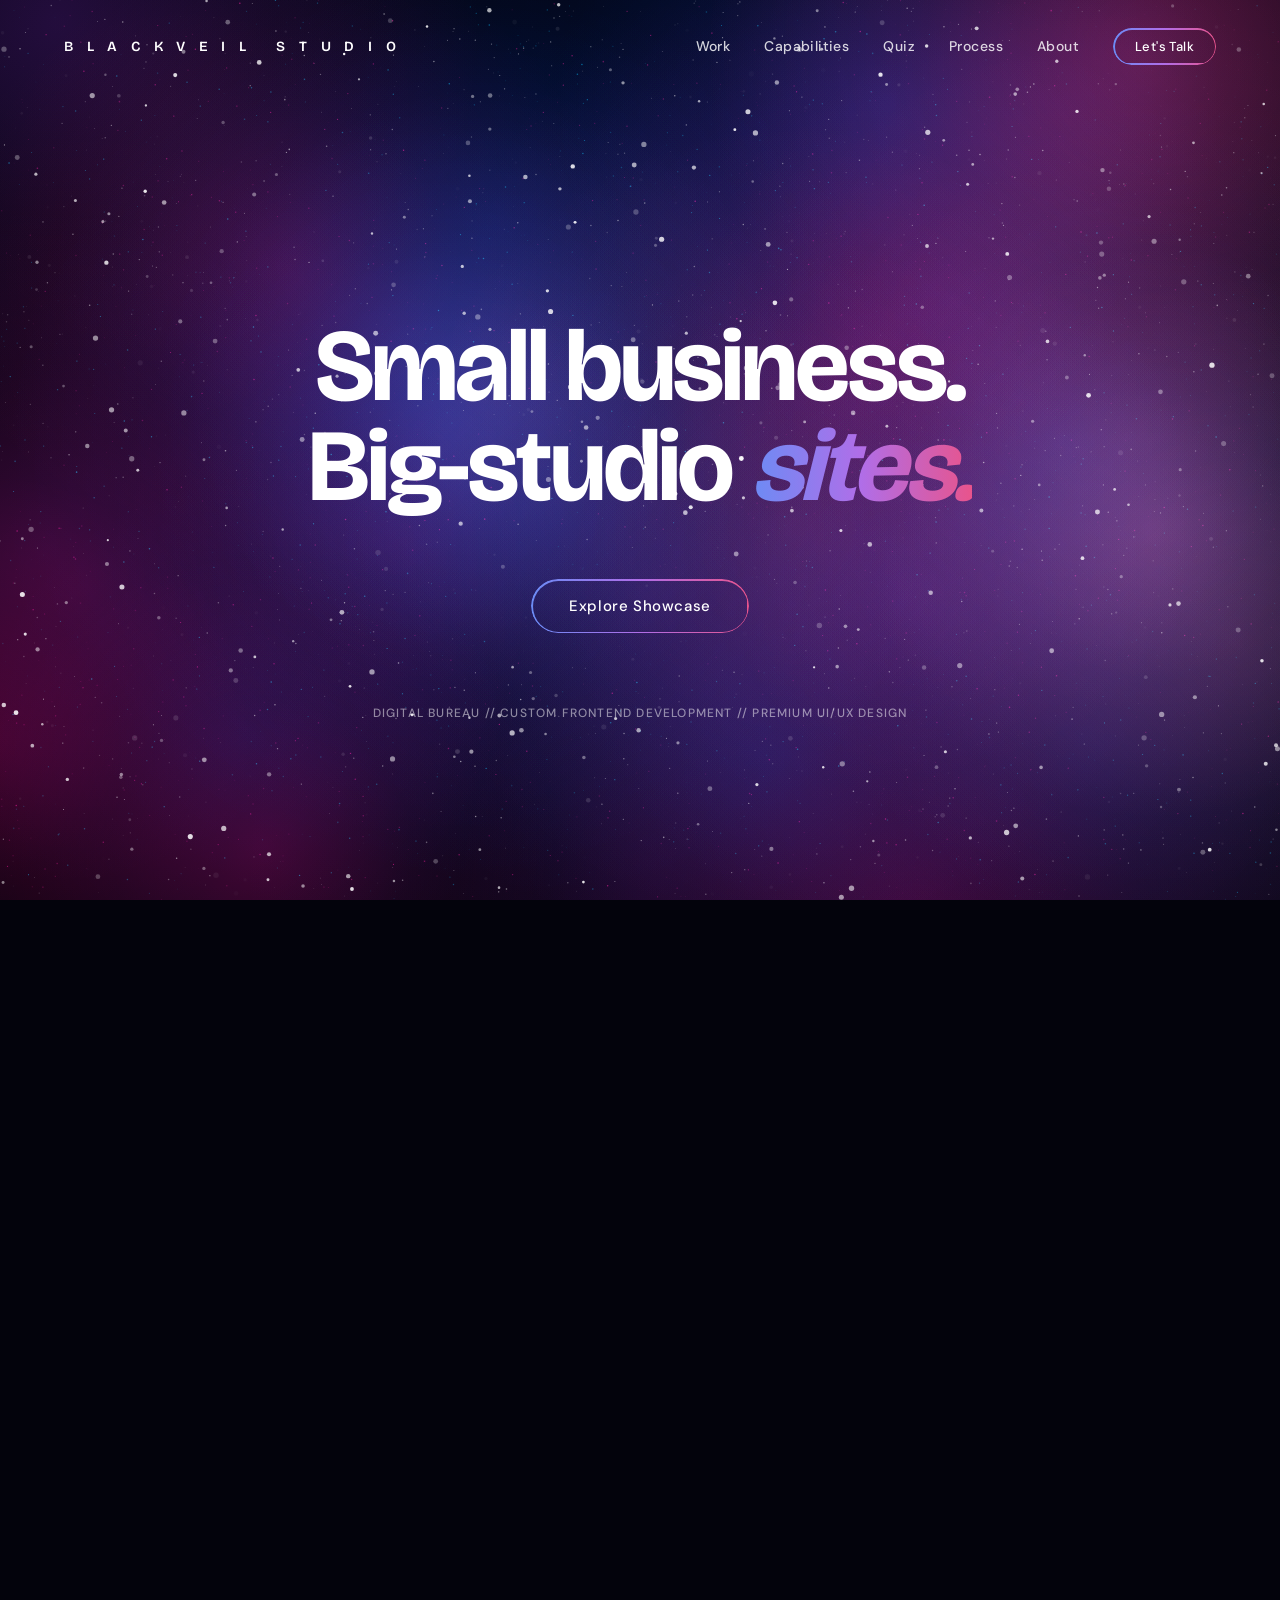
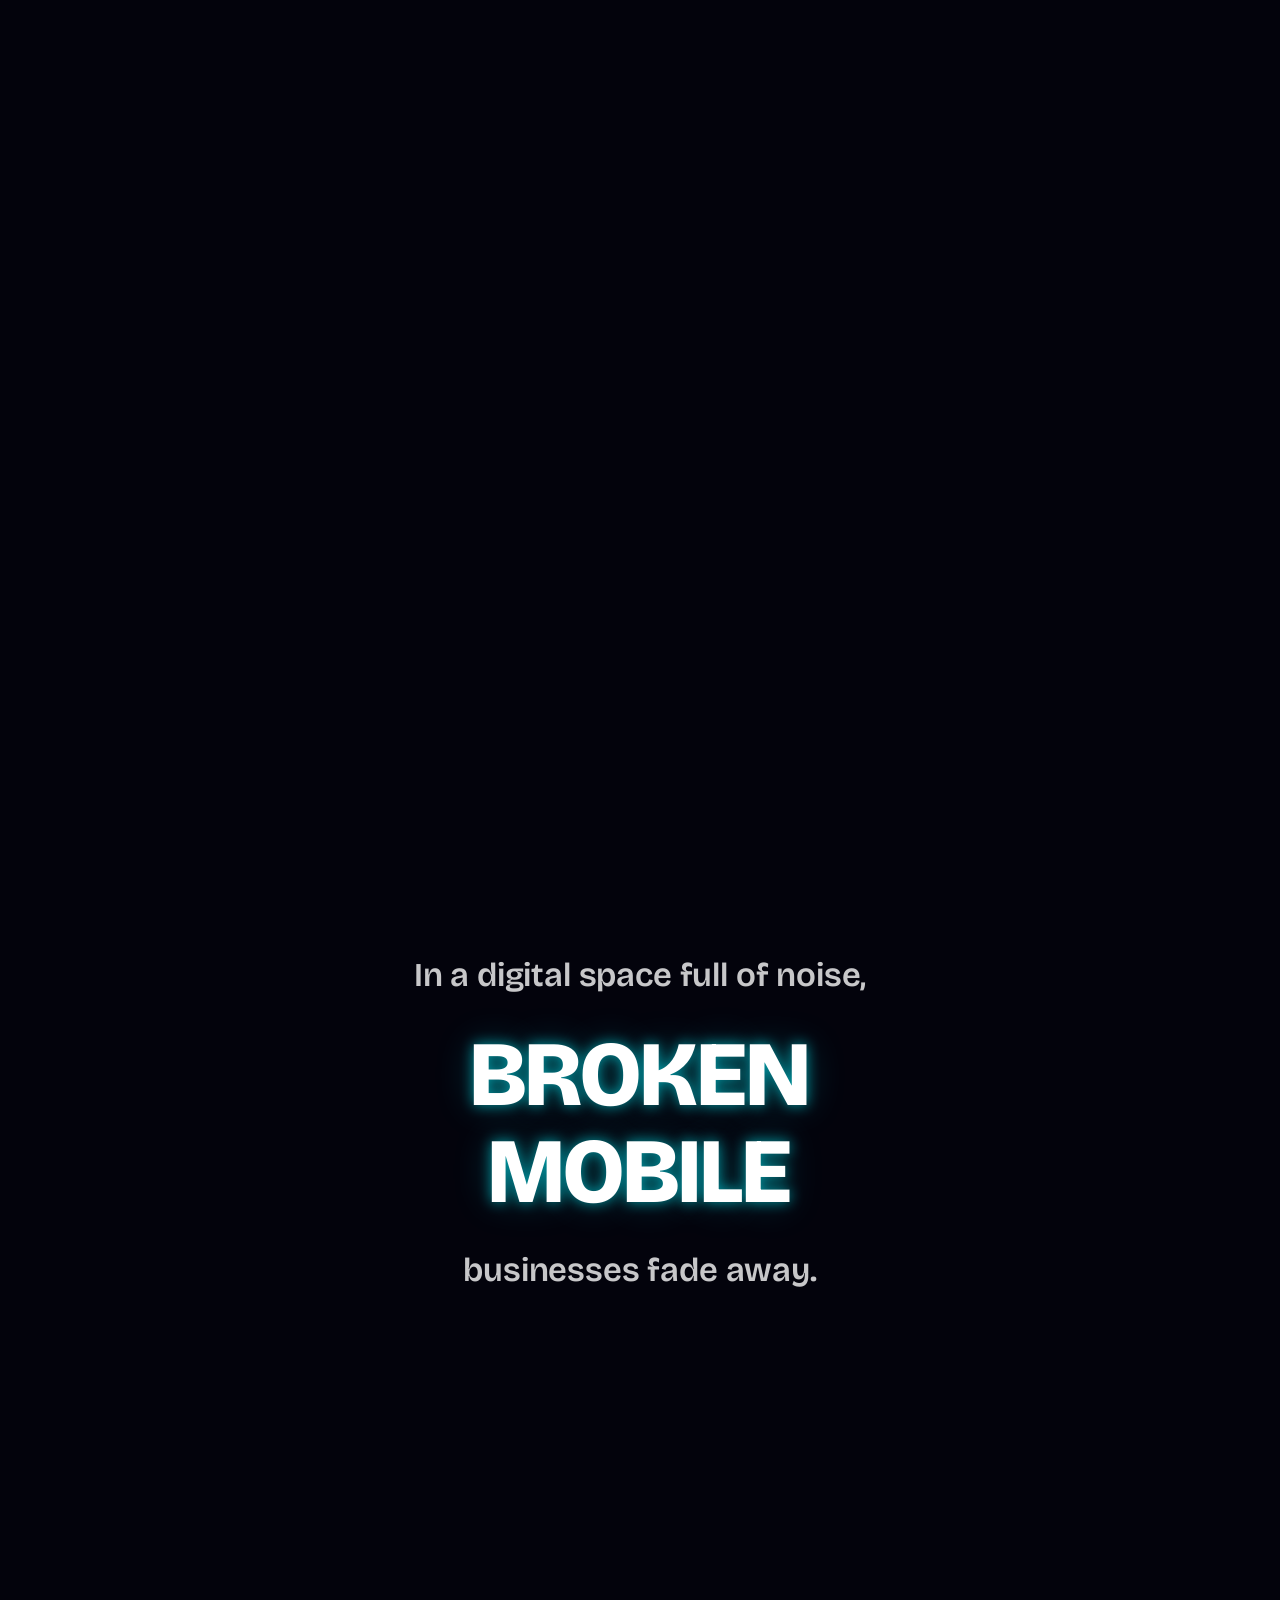
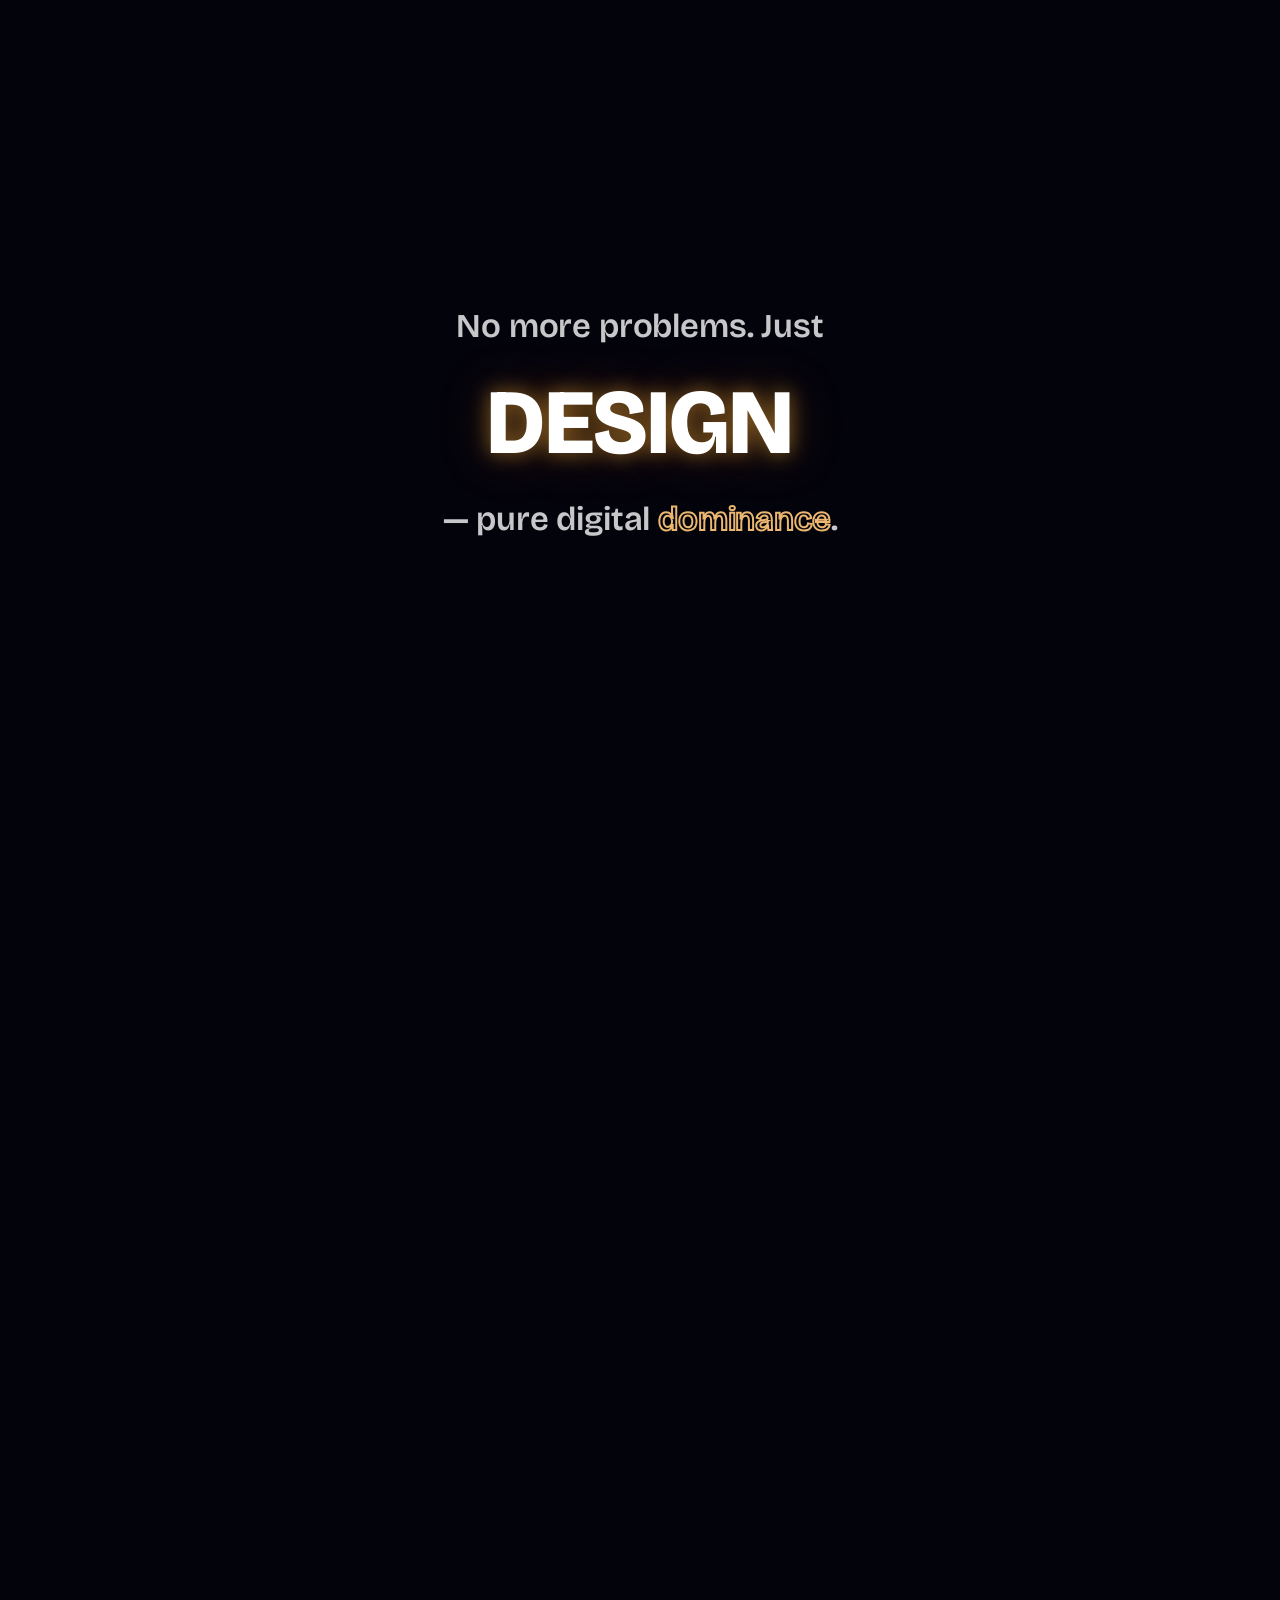
==== commit 124a0c28: "Remove Problems->Solutions particle trail streak - the real reverse-scroll fix Watched the fresh vid" ====
--- a/hero-demo.html
+++ b/hero-demo.html
@@ -3221,41 +3221,23 @@
                         riftAlphaFade = 1 - t * t * riftT;
                     }
 
-                    // Trail: a short streak back along whichever stage is
-                    // ACTIVELY in flight right now — stateless (no per-
-                    // particle history buffer needed) since both flight
-                    // paths are already deterministic functions of their
-                    // own stage progress. The two conditions are mutually
-                    // exclusive in practice (stage 2 only ever becomes
-                    // non-zero once stage 1 has already reached 1). Flat
-                    // color, no gradient object per particle (900 of
-                    // those every frame would be the expensive part, not
-                    // the stroke itself) — the 'screen' composite already
-                    // active in this block is what makes the overlap read
-                    // as a soft glow rather than a hard line.
-                    if (morphT > 0.03 && morphT < 0.97) {
-                        const trailT = Math.max(0, morphT - 0.1);
-                        const tailX = gx + (horizonTargetX - gx) * trailT;
-                        const tailY = gy + (horizonTargetY - gy) * trailT;
-                        ctx.strokeStyle = `rgba(${morphColorR}, ${morphColorG}, ${morphColorB}, ${p.alpha * a * 0.4 * brightnessBoost * riftAlphaFade})`;
-                        ctx.lineWidth = p.radius * 0.9;
-                        ctx.lineCap = 'round';
-                        ctx.beginPath();
-                        ctx.moveTo(tailX, tailY);
-                        ctx.lineTo(hx, hy);
-                        ctx.stroke();
-                    } else if (morphT2 > 0.03 && morphT2 < 0.97) {
-                        const trailT2 = Math.max(0, morphT2 - 0.1);
-                        const tailX = hx + (nearestX - hx) * trailT2;
-                        const tailY = hy + (targetY - hy) * trailT2;
-                        ctx.strokeStyle = `rgba(${morphColorR}, ${morphColorG}, ${morphColorB}, ${p.alpha * a * 0.4 * brightnessBoost * riftAlphaFade})`;
-                        ctx.lineWidth = p.radius * 0.9;
-                        ctx.lineCap = 'round';
-                        ctx.beginPath();
-                        ctx.moveTo(tailX, tailY);
-                        ctx.lineTo(px, py);
-                        ctx.stroke();
-                    }
+                    // Trail streak removed. It was a short line back along
+                    // whichever stage was actively in flight - a valid,
+                    // correct 10%-of-progress streak for ANY single frame
+                    // in isolation, but only reads as a smooth motion
+                    // trail if consecutive rendered frames are close
+                    // together in scroll-progress. A real fast scroll (or
+                    // any dropped frames) makes morphT/morphT2 jump a lot
+                    // between the frames that DO render, and since every
+                    // one of the ~900 particles has its own start/end
+                    // (same global progress, different per-particle
+                    // positions), that read as a chaotic bundle of
+                    // needles rather than dust converging into lines -
+                    // confirmed directly on video. A plain dot has no
+                    // motion history to misrepresent, so it's correct at
+                    // any instant regardless of how far scroll jumped to
+                    // get there - the same principle already applied to
+                    // Quiz's own transition earlier this session.
 
                     // A gentle idle twinkle once mostly settled, so the
                     // formed strings still read as living dust rather than
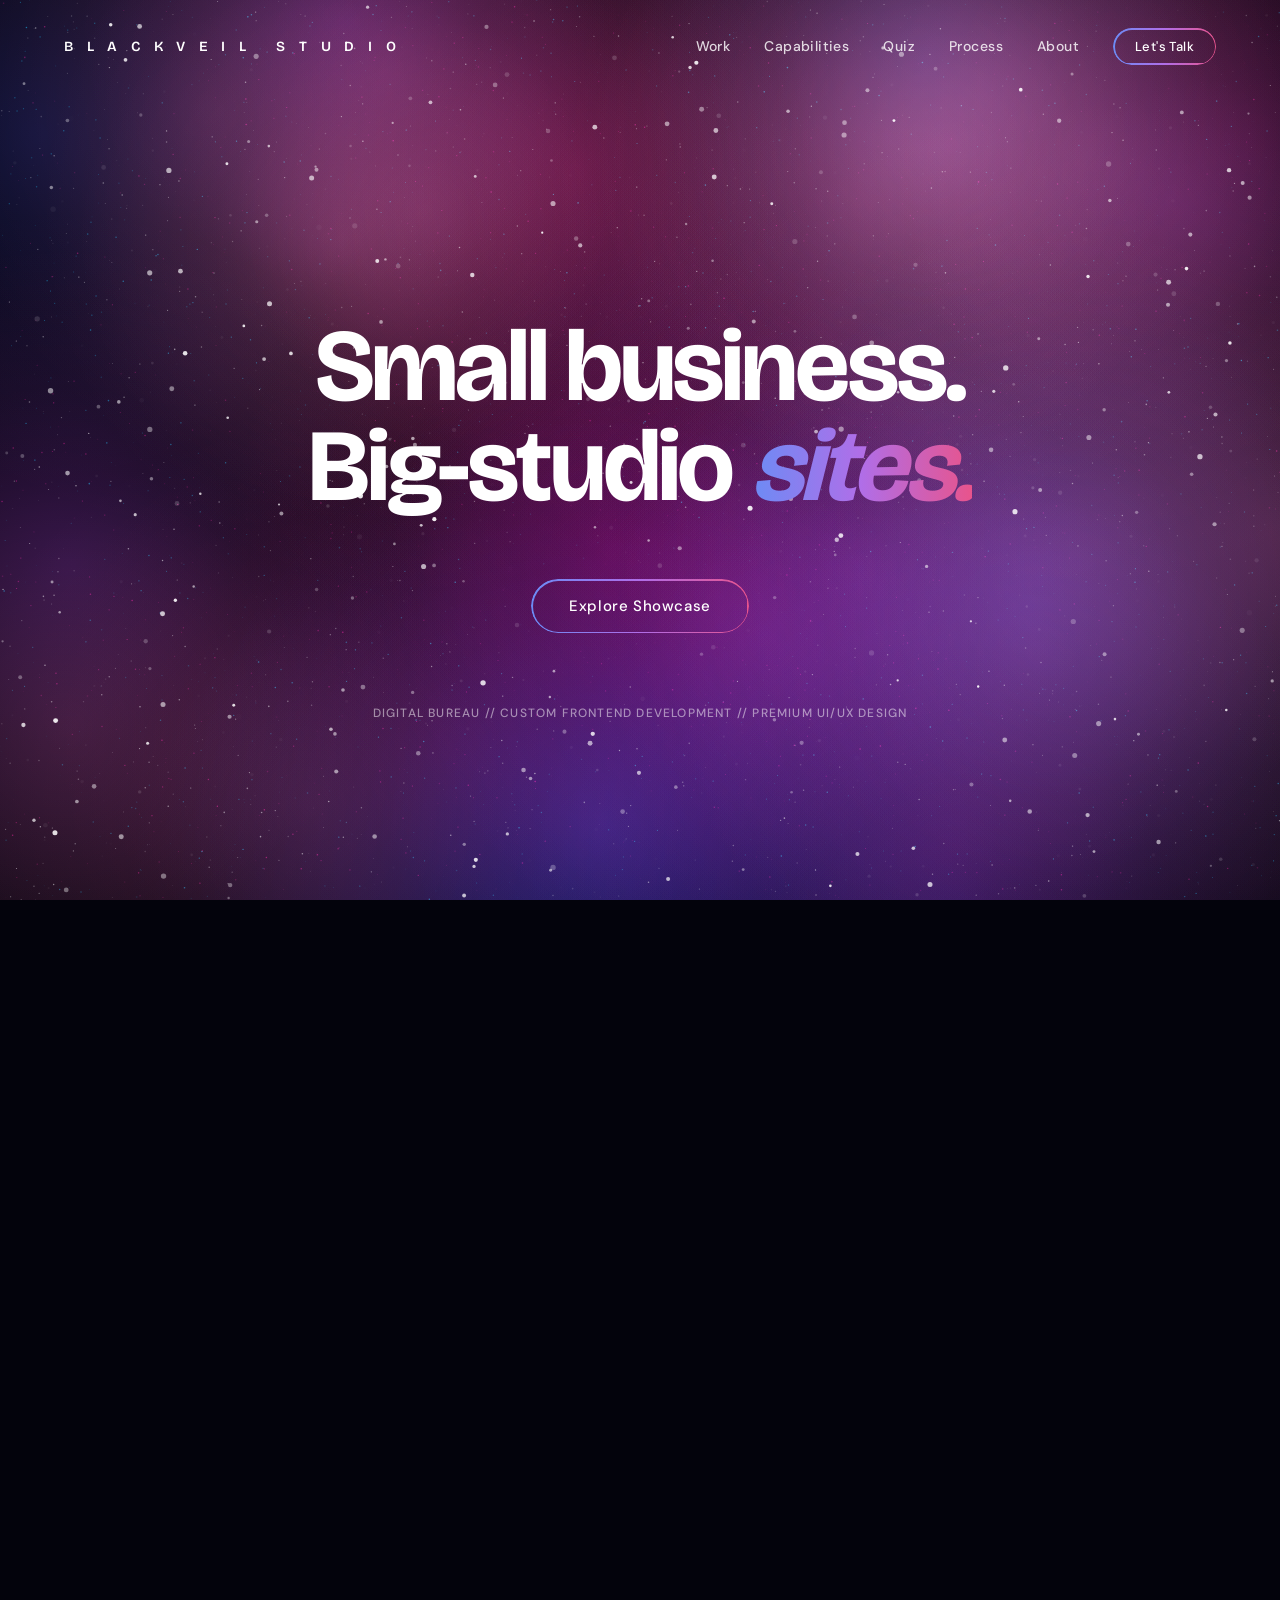
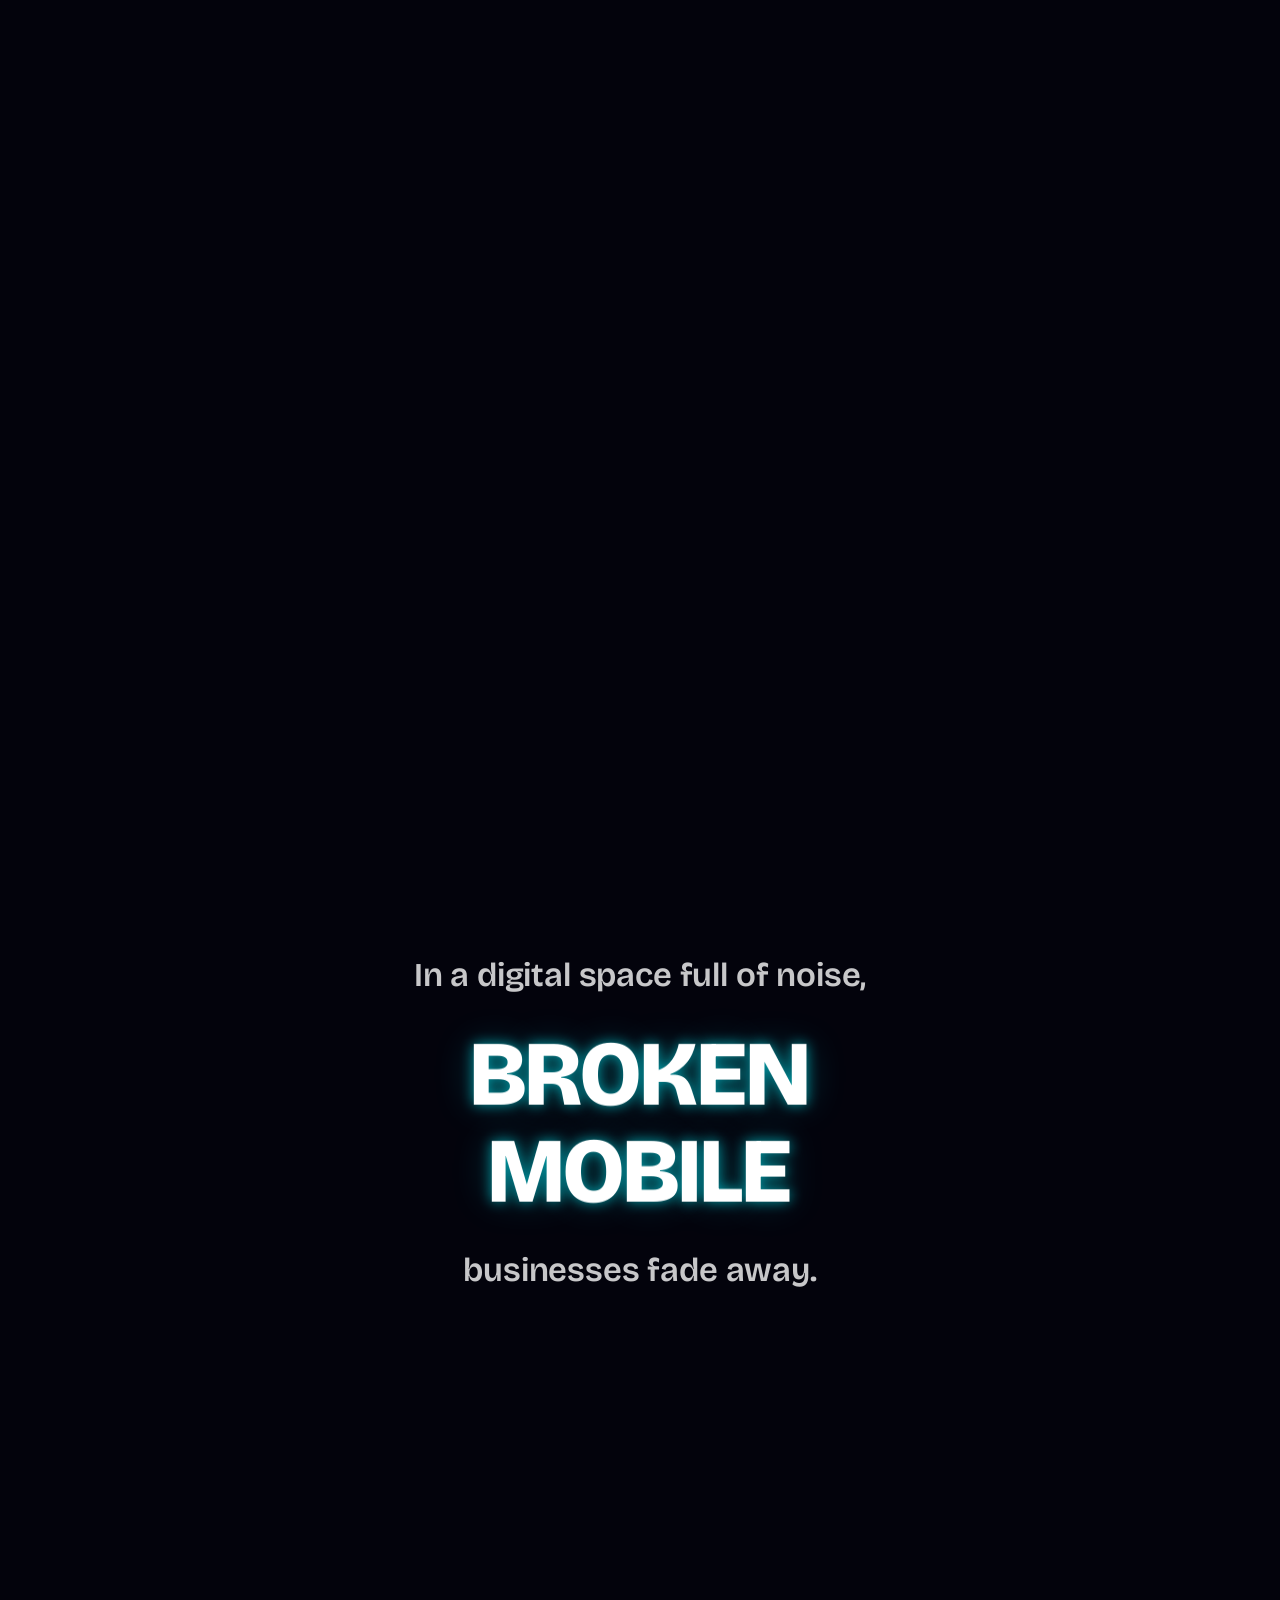
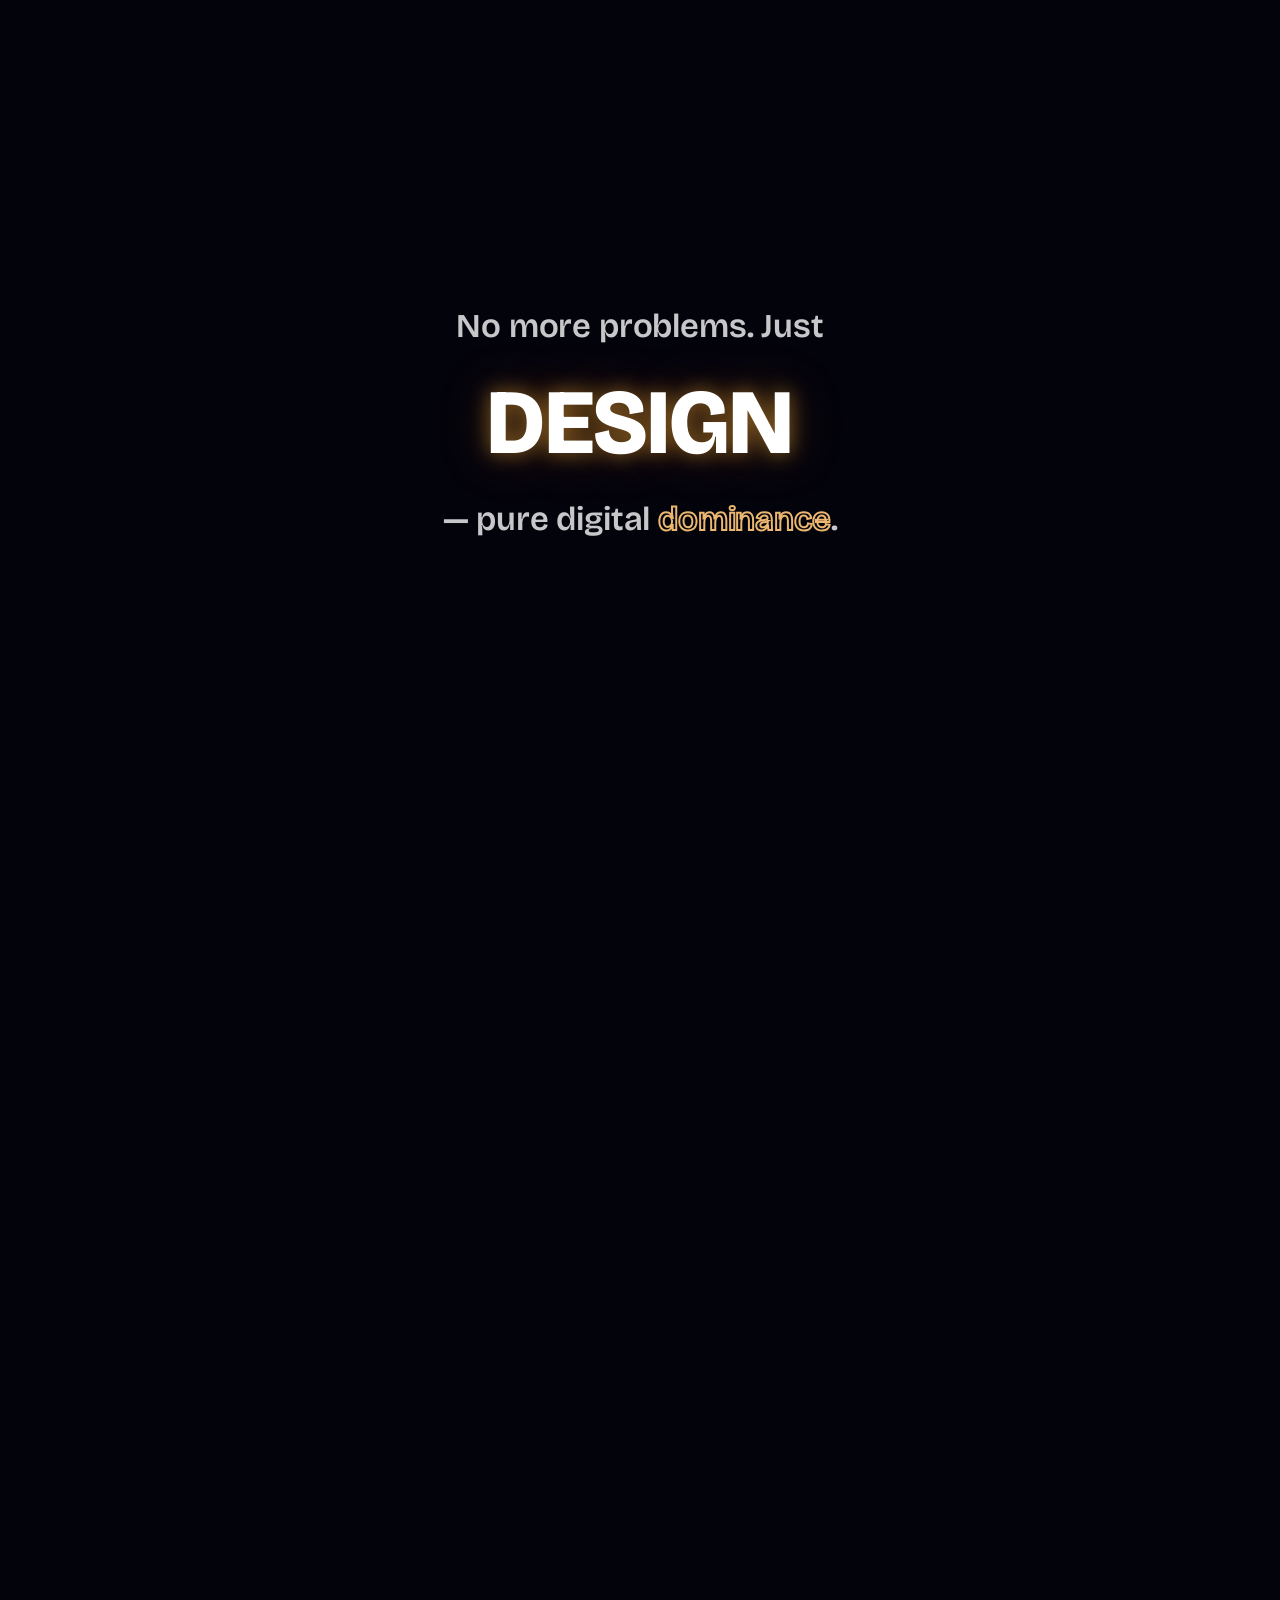
==== commit a6054901: "Remove Problems/Solutions custom scroll-lock and CSS snap; bump Quiz stars 1.5x Both hand-built mech" ====
--- a/hero-demo.html
+++ b/hero-demo.html
@@ -38,21 +38,6 @@
                since it's harmless and covers any plain, non-sticky
                anchor target. */
             scroll-padding-top: 100px;
-            /* proximity, not mandatory - only pulls the scroll the rest
-               of the way in when it's already about to come to rest
-               near a snap point (see #solutions' own scroll-snap-align
-               below), never fights a scroll gesture that's just passing
-               through. This is what stops a small scroll from Quiz
-               leaving Solutions sitting half-in-view, "crooked" against
-               its own centered composition - confirmed reported
-               directly. Deliberately plain browser-native snap, not
-               another hand-built JS lock: Problems' own bespoke lock is
-               exactly what produced this whole session's worst bugs
-               (stale rift state, stuck scroll interception, hijacked
-               nav clicks), and none of that risk applies to a CSS
-               property that only ever adjusts a resting scroll
-               position. */
-            scroll-snap-type: y proximity;
         }
         /* Capped and centered instead of always covering the raw
            viewport - at extreme browser zoom-out (e.g. 25%) the
@@ -689,7 +674,6 @@
             display: flex;
             align-items: center;
             justify-content: center;
-            scroll-snap-align: start;
         }
         .solutions-kinetic {
             position: relative;
@@ -1413,7 +1397,7 @@
         const quizStars = [];
         function initQuizStars() {
             quizStars.length = 0;
-            for (let i = 0; i < 180; i++) {
+            for (let i = 0; i < 270; i++) {
                 quizStars.push({
                     x: Math.random() * width,
                     y: Math.random() * height,
@@ -2215,50 +2199,25 @@
             gsap.to(riftState, { t: 0, duration: 0.4, ease: 'power2.inOut' });
         }
 
-        // Safety net for exactly the same class of bypass hideWordInstantly
-        // already exists to catch (see its own onLeave/onLeaveBack comment
-        // below) - but covering riftState.t AND problemsLocked, not just
-        // the word. Two things only the locked exit-gesture flow
-        // (exitProblems -> closeRift) was ever responsible for undoing: (1)
-        // morphT2 (horizon line vs strings) is deliberately SUPPRESSED
-        // while riftState.t is open, so a stale-open rift bleeds Problems'
-        // own horizon line into whatever section the page actually landed
-        // on - confirmed directly; (2) problemsLocked gates wheel/touch
-        // preventDefault - if it's never cleared, scrolling stays
-        // incorrectly intercepted even after leaving Problems entirely.
-        // A big jump that skips the lock (nav link, fast flick, keyboard)
-        // never runs exitProblems, so neither ever gets cleaned up.
-        //
-        // Guarded by problemsSettling alone, not problemsLocked or
-        // isProblemsInteractionBlocked - those both read problemsLocked,
-        // and the whole point here is to correct problemsLocked when IT
-        // is the stale value. problemsSettling is the one flag that
-        // means "a tween I must not interrupt is actively in flight right
-        // now" (the entry settle only) - onLeave/onLeaveBack can only
-        // fire here at all once scroll has left Problems' own zone, which
-        // a genuinely-intercepted lock could never let happen, so by
-        // construction this never fires mid-way through the legitimate
-        // exit flow.
-        //
-        // riftState.t tweens smoothly to 0 (closeRift's own easing), not
-        // an instant gsap.set - this fires for BOTH a genuine bypass
-        // (rift stale from long ago, nothing on screen to show it
-        // either way - smooth vs instant looks identical) AND a
-        // perfectly normal reverse scroll where revealProblemsPlain
-        // just opened the rift for real moments earlier and the user
-        // kept scrolling on up out of Problems' own zone. Confirmed
-        // directly by tracing riftState.t through a real reverse scroll
-        // (Quiz -> Hero): it reached a genuine 1.0 (rift fully, visibly
-        // open) and then SNAPPED to 0 in a single frame the instant
-        // onLeaveBack fired - exactly the jarring "everything flies
-        // apart" look reported on reverse scroll. A smooth tween here
-        // fixes the real case without weakening the safety net at all.
-        function forceCleanProblemsStateIfStale() {
-            if (problemsSettling) return;
-            gsap.killTweensOf(riftState);
-            gsap.to(riftState, { t: 0, duration: 0.4, ease: 'power2.inOut' });
-            problemsLocked = false;
-        }
+        // Problems used to have its own hand-built page-snap lock here:
+        // a forced scrollTo tween to center it exactly, wheel/touch
+        // interception, a gesture-threshold exit, momentum-kill overflow
+        // toggling - a lot of machinery, all in service of one cinematic
+        // "settle into an exact centered frame" effect. It kept producing
+        // new edge cases round after round (stale state bleeding into
+        // Solutions/Quiz, hijacked nav clicks, an instant pop on reverse
+        // scroll, reported jitter on a light scroll) - each one
+        // individually fixable, but the pattern itself (forcing scroll
+        // position, intercepting native input) was the actual source of
+        // risk, not any single bug in it. Removed entirely, deliberately,
+        // per direct request rather than patching it again: Problems now
+        // uses the exact same minimal reveal-on-scroll pattern already
+        // proven bug-free on Solutions and Quiz all along - no lock, no
+        // forced scroll, nothing to go stale. The trade being made is
+        // explicit: no more forced perfect centering, in exchange for a
+        // transition that's smooth and correct at any scroll speed or
+        // direction by construction, because there's no longer any
+        // state machine for a fast or jerky scroll to catch out of sync.
 
         function igniteWordCycle() {
             if (dynamicWordTimer || !dynamicWordEl) return;
@@ -2292,332 +2251,28 @@
             }
         }
 
-        // Full-screen page snap — a genuine architectural change, not
-        // another patch on the same scroll-linked idea. Two earlier
-        // approaches each failed differently: ScrollTrigger's own
-        // pin:true caused real lag/jank in production (it inserts a
-        // spacer and toggles position:fixed on every engage/
-        // disengage), and plain scrub let the rift's width freeze at
-        // any fractional value wherever the user happened to stop —
-        // confirmed on video as the line reconnecting and cutting
-        // through the text mid-scroll.
-        //
-        // This is a hand-built lock instead, not ScrollTrigger's pin:
-        // the DOM never moves and nothing ever becomes position:fixed
-        // — only the browser's native scroll input gets intercepted.
-        // Sequence: a plain threshold-sensor ScrollTrigger (no pin, no
-        // scrub) notices the section coming into range and calls
-        // settleIntoProblems(), which auto-scrolls (GSAP ScrollTo) to
-        // the exact position where #problems fills 100% of the
-        // viewport. Only once that settle finishes does the lock
-        // engage — wheel/touchmove get preventDefault()'d for as long
-        // as problemsLocked is true, so no amount of small scrolling
-        // can move the page at all, and the rift only opens once
-        // locked. A single strong wheel tick or touch swipe past
-        // EXIT_GESTURE_PX is the only thing that can end it: text
-        // hides instantly, the line reconnects, and only after that
-        // finishes does the page smoothly continue on its own.
-        //
-        // Known scope limit, disclosed rather than silently ignored:
-        // this intercepts wheel and touch, not keyboard scrolling
-        // (PageDown/Space/arrows). A keyboard scroll can still slip
-        // scrollY past the section without going through this lock —
-        // the plain ScrollTrigger's onLeave/onLeaveBack below stay
-        // wired to hideWordInstantly specifically as a safety net for
-        // that case, so a bypass can never leave stale text behind
-        // even though it would skip the intended lock/reconnect feel.
-        //
-        // Momentum kill: the reported "flies straight through and
-        // hangs below" bug wasn't from reacting to wheel events too
-        // slowly — it's that a fast trackpad/touch flick keeps
-        // animating scrollY via the BROWSER's own native momentum,
-        // entirely independent of further wheel events, so
-        // preventDefault() on NEW events can't stop motion that's
-        // already in flight. Toggling documentElement's overflow to
-        // hidden for the duration of the settle is the standard fix
-        // — verified directly that gsap's ScrollToPlugin (and plain
-        // window.scrollTo) still work fine to drive the page
-        // programmatically while overflow is hidden, so this blocks
-        // exactly the thing it needs to (native/user-driven scroll)
-        // without blocking our own controlled animation. That native-
-        // momentum overshoot is also what the reported "curved arc"
-        // on scroll-up actually was: overshooting scrollY made it all
-        // the way back up into Portfolio's own release window, where
-        // releaseAmount genuinely (correctly) isn't 1 yet, so its
-        // galaxy-ring geometry was legitimately still blending in —
-        // not a stale variable, an honestly-wrong scroll position.
-        // Fixing the overshoot fixes this by construction. riftState.t
-        // still gets an explicit hard reset in openRift() below as
-        // defense in depth, per the brief.
-        let problemsLocked = false;
-        let problemsSettling = false;
-        // On reload, the browser restores scroll position BEFORE this
-        // script runs, so by the time ScrollTrigger.create() below
-        // evaluates the Problems trigger against that already-restored
-        // position, it sees a range that's already been "passed" and
-        // fires onEnter as part of its own initial sync - even though
-        // no real user scroll ever crossed it. settleIntoProblems()
-        // then forces scroll to Problems' own top, which is exactly
-        // why reloading anywhere below Problems always snapped back
-        // there instead of staying put. This flag suppresses that one
-        // synthetic initial firing; cleared right after setup so every
-        // REAL scroll-driven crossing afterward still locks normally.
-        let pageInitialLoad = true;
-        let problemsGestureAccum = 0;
-        let problemsLastWheelTime = 0;
-        let problemsTouchStartY = null;
-        let problemsHardBlockUntil = 0;
-        const EXIT_GESTURE_PX = 90;
-        // Now specifically guards the window right after the settle
-        // completes (see settleIntoProblems' own comment on why it's
-        // set there, not before) - generous enough to comfortably
-        // absorb a delayed momentum catch-up jump.
-        const ENTRY_HARD_BLOCK_MS = 600;
-
-        // Overflow:hidden on BOTH html and body, not just html - a
-        // single element has a documented cross-browser gap for
-        // momentum/inertial scrolling that's ALREADY in flight the
-        // instant overflow gets hidden: some browsers (Chromium in
-        // particular) can "replay"/catch up a scroll delta that was
-        // suppressed at the compositor level, applying it as a jump
-        // the moment overflow is restored rather than actually
-        // discarding it. This is almost certainly the real cause of
-        // the reported "doesn't stop on Problems, keeps scrolling
-        // past it" bug: it only needs a strong enough trackpad fling
-        // to have leftover momentum queued when the lock engages,
-        // which is exactly why it's intermittent (a slow scroll never
-        // triggers it) and was invisible to this whole session's own
-        // testing (GSAP virtual-time jumps don't simulate real OS
-        // momentum physics at all - there was never a way this class
-        // of bug could have shown up in any test run here). The
-        // restore function re-asserts the exact scrollY one more time
-        // right as overflow clears, specifically to preempt that
-        // catch-up jump at the one moment it's most likely to fire.
-        function killScrollMomentum() {
-            gsap.killTweensOf(window);
-            const htmlEl = document.documentElement;
-            const bodyEl = document.body;
-            const frozenY = window.scrollY;
-            htmlEl.style.overflow = 'hidden';
-            bodyEl.style.overflow = 'hidden';
-            window.scrollTo(0, frozenY);
-            return () => {
-                htmlEl.style.overflow = '';
-                bodyEl.style.overflow = '';
-                window.scrollTo(0, window.scrollY);
-            };
-        }
-
-        function isProblemsInteractionBlocked() {
-            return problemsSettling || problemsLocked || performance.now() < problemsHardBlockUntil;
-        }
-
-        // A previous round added an "escape hatch" here — any upward
-        // wheel/touch tick unconditionally killed this lock's tweens,
-        // to defend against Problems' and Solutions' ScrollTrigger
-        // ranges overlapping (Problems' own 'bottom 40%' end sat past
-        // Solutions' own 'top 60%' start by ~0.2 viewport-heights of
-        // scrollY, so a single scroll motion could engage both locks
-        // at once). That defense had a real cost, confirmed on video:
-        // it also fired on EVERY wheel tick during a legitimate
-        // onEnterBack settle (entering from Solutions below), killing
-        // the settle tween before it could ever complete — the exact
-        // "auto-settle doesn't work, page judders" bug reported this
-        // round. The actual fix is below, at this section's own
-        // ScrollTrigger: 'bottom 40%' -> 'bottom 60%' makes Problems'
-        // end and Solutions' start cross at the identical scrollY, so
-        // the two ranges can no longer overlap at all — removing the
-        // need for a reactive kill-switch instead of tuning it.
-        function settleIntoProblems() {
-            if (pageInitialLoad || problemsLocked || problemsSettling) return;
-            problemsSettling = true;
-            resetStringWaves(); // clear any bend left over from hovering a Solutions phrase before it can bleed into the docking-transition particles
-            const restoreOverflow = killScrollMomentum();
-            gsap.to(window, {
-                duration: 0.6,
-                scrollTo: { y: problemsTopCached, autoKill: false },
-                ease: 'power2.inOut',
-                onComplete: () => {
-                    restoreOverflow(); // we're now exactly at the target, so this can't cause a visible jump
-                    problemsSettling = false;
-                    problemsLocked = true;
-                    problemsGestureAccum = 0;
-                    // Set the hard-block window HERE, not before the
-                    // tween started - problemsSettling already covers
-                    // the whole 0.6s settle itself, so a block set
-                    // before it began was actually protecting nothing
-                    // new and, worse, could EXPIRE before this exact
-                    // instant (500ms block vs a 600ms tween). This is
-                    // precisely the moment restoreOverflow() runs and
-                    // any suppressed momentum is most likely to catch
-                    // up (see killScrollMomentum's own comment) - the
-                    // fresh window here is what actually absorbs that.
-                    problemsHardBlockUntil = performance.now() + ENTRY_HARD_BLOCK_MS;
-                    openRift();
-                },
-                // A single instant jump (no scroll-behavior:smooth is set
-                // anywhere, so the nav bar's #solutions link is a plain
-                // one-shot native jump) can cross Problems' AND Solutions'
-                // entire trigger ranges in one native scroll event, firing
-                // both onEnters back to back. The second settle's own
-                // killScrollMomentum() then kills THIS tween via the
-                // shared gsap.killTweensOf(window) before onComplete ever
-                // runs, which would otherwise leave problemsSettling
-                // stuck true forever (nothing else clears it) and
-                // permanently swallow every wheel/touch event in this
-                // section. onInterrupt fires whenever a tween is killed
-                // before completing, so it's the correct place to
-                // guarantee the flag always gets cleared, not just on the
-                // happy path. restoreOverflow() is safe to call twice
-                // (the second settle already reset overflow itself via
-                // its own killScrollMomentum, but this keeps the pair
-                // self-contained regardless of ordering).
-                onInterrupt: () => {
-                    restoreOverflow();
-                    problemsSettling = false;
-                }
-            });
-        }
-
-        // A native anchor jump (any nav-link click) or a single fast
-        // flick can cross Problems' entire onEnter range in one native
-        // scroll event, exactly like the "single instant jump" case
-        // already documented above for onEnterBack. Confirmed directly:
-        // clicking the Quiz nav link from the top of the page fired
-        // onEnter mid-flight and settleIntoProblems() then forced
-        // scroll back to Problems' own top, hijacking the click's real
-        // destination - this is the "the header menu breaks the site"
-        // report. Deferring the decision by one short beat and only
-        // actually settling if the ScrollTrigger instance is STILL
-        // active at that point (self.isActive) tells apart "the user's
-        // scroll genuinely came to rest inside Problems" from "this
-        // was just a waypoint on a much larger jump" - a real
-        // incremental scroll into Problems is unaffected (its own
-        // deceleration already keeps it here well past 120ms), while a
-        // jump headed further has already moved on by the time this
-        // fires, so it correctly skips the hijack.
-        let problemsEnterCheckTimer = null;
-        function maybeSettleIntoProblems(self) {
-            if (problemsEnterCheckTimer) clearTimeout(problemsEnterCheckTimer);
-            problemsEnterCheckTimer = setTimeout(() => {
-                problemsEnterCheckTimer = null;
-                if (self.isActive) {
-                    settleIntoProblems();
-                } else {
-                    // Passing through, not staying - belt and braces
-                    // alongside onLeave's own forceCleanProblemsStateIfStale
-                    // below, in case this particular jump doesn't
-                    // register as a clean onLeave crossing.
-                    forceCleanProblemsStateIfStale();
-                }
-            }, 120);
-        }
-
-        // Re-entering Problems from BELOW (scrolling up out of
-        // Solutions) no longer force-scrolls or re-engages the hard
-        // lock at all - it's now a plain reveal, the same minimal
-        // pattern Solutions/Quiz already use. Two real reports drove
-        // this: (1) forcing a hard snap-to-exact-top on ANY upward
-        // crossing, however small, meant the slightest nudge triggered
-        // the full settle tween + rift-reopen + word pop-in sequence,
-        // which is what read as ugly "sticks" flashing in; (2) because
-        // that same forced scrollTo can itself cross back OUT of
-        // Solutions' own range while completing, a fast scroll up from
-        // Quiz would get caught by Problems' snap before the user ever
-        // got to experience Solutions, reading as "it skips straight
-        // to Problems." Removing the force here fixes both at once:
-        // scrolling up now glides through Solutions and into Problems
-        // exactly as it visually should, with the word/rift simply
-        // fading back in along the way instead of yanking the page.
-        function revealProblemsPlain() {
-            if (problemsLocked || problemsSettling) return; // already mid-lock via the forward path - don't fight it
+        // Minimal threshold-sensor ScrollTrigger — no pin, no scrub, no
+        // forced scroll, no lock. Same pattern Solutions and Quiz already
+        // use: crossing into the section opens the rift, crossing out
+        // closes it, both tweens (openRift/closeRift above) already run
+        // smoothly to completion regardless of scroll speed or direction.
+        function revealProblems() {
             resetStringWaves();
             openRift();
-        }
-
-        function exitProblems(direction) {
-            if (!problemsLocked) return;
-            problemsLocked = false;
-            problemsHardBlockUntil = performance.now() + 400 + 700 + 200; // covers closeRift's 0.4s + the 0.7s scroll-to-next + a small buffer
-            closeRift();
-            gsap.delayedCall(0.4, () => {
-                const restoreOverflow = killScrollMomentum(); // same overshoot risk on the way out — kill any residual momentum before taking over
-                const targetY = direction === 'forward'
-                    ? solutionsSection.offsetTop
-                    : Math.max(0, problemsTopCached - height);
-                gsap.to(window, {
-                    duration: 0.7,
-                    scrollTo: { y: targetY, autoKill: true },
-                    ease: 'power2.inOut',
-                    onComplete: restoreOverflow
-                });
-            });
         }
 
         if (typeof gsap !== 'undefined' && typeof ScrollTrigger !== 'undefined') {
             gsap.set(dynamicWordEl, { opacity: 0 }); // hidden until openRift's reveal runs — only when the system is actually active, so a failed CDN load doesn't leave the word permanently invisible
             gsap.registerPlugin(ScrollTrigger, ScrollToPlugin);
 
-            window.addEventListener('wheel', (e) => {
-                if (!isProblemsInteractionBlocked()) return; // normal scrolling everywhere else on the page, completely untouched
-                e.preventDefault();
-                if (!problemsLocked || performance.now() < problemsHardBlockUntil) return; // still settling / still inside the hard debounce window — swallow silently, no gesture accounting yet
-                const now = performance.now();
-                if (now - problemsLastWheelTime > 300) problemsGestureAccum = 0; // gap since the last tick — this is a fresh gesture, not a continuation
-                problemsLastWheelTime = now;
-                problemsGestureAccum += e.deltaY;
-                if (Math.abs(problemsGestureAccum) > EXIT_GESTURE_PX) {
-                    exitProblems(problemsGestureAccum > 0 ? 'forward' : 'backward');
-                    problemsGestureAccum = 0;
-                }
-            }, { passive: false });
-
-            window.addEventListener('touchstart', (e) => {
-                problemsTouchStartY = e.touches[0].clientY;
-            }, { passive: true });
-            window.addEventListener('touchmove', (e) => {
-                if (!isProblemsInteractionBlocked()) return;
-                e.preventDefault();
-                if (!problemsLocked || performance.now() < problemsHardBlockUntil) return;
-                if (problemsTouchStartY === null) return;
-                const dy = problemsTouchStartY - e.touches[0].clientY;
-                if (Math.abs(dy) > EXIT_GESTURE_PX) {
-                    exitProblems(dy > 0 ? 'forward' : 'backward');
-                    problemsTouchStartY = null;
-                }
-            }, { passive: false });
-            window.addEventListener('touchend', () => { problemsTouchStartY = null; }, { passive: true });
-
-            // The one and only ScrollTrigger for this section — a pure
-            // threshold sensor, no pin, no scrub. onEnter/onEnterBack
-            // hand off to the settle+lock sequence above, identically
-            // in both directions; onLeave/onLeaveBack are the keyboard-
-            // bypass safety net described above (exitProblems already
-            // calls hideWordInstantly for the normal wheel/touch path,
-            // so this is redundant there — cheap insurance, not the
-            // primary mechanism).
-            //
-            // end: 'bottom 60%' — deliberately matches Solutions' own
-            // start: 'top 60%' below. With zero-gap adjacent 100vh
-            // sections, this trigger's bottom edge IS the next
-            // section's top edge, so the two ScrollTriggers now cross
-            // that shared line at the exact same scrollY instead of
-            // 'bottom 40%' vs 'top 60%' leaving a ~0.2-viewport-height
-            // window where both were simultaneously "active" — that
-            // overlap was the root cause of a dead-lock two rounds ago
-            // (whichever lock ended up holding preventDefault()), and
-            // more recently of onEnterBack settles getting killed
-            // mid-flight by the reactive fix for that (see the comment
-            // on settleIntoProblems above). Matching thresholds removes
-            // the overlap at its source instead of patching around it.
             ScrollTrigger.create({
                 trigger: problemsSection,
                 start: 'top 60%',
                 end: 'bottom 60%',
-                onEnter: maybeSettleIntoProblems,
-                onEnterBack: revealProblemsPlain,
-                onLeave: () => { hideWordInstantly(); forceCleanProblemsStateIfStale(); },
-                onLeaveBack: () => { hideWordInstantly(); forceCleanProblemsStateIfStale(); },
+                onEnter: revealProblems,
+                onEnterBack: revealProblems,
+                onLeave: closeRift,
+                onLeaveBack: closeRift,
             });
         } else {
             // Fallback if GSAP/ScrollTrigger fails to load: no lock,
@@ -3957,15 +3612,9 @@
             gsap.set(solutionsDynamicWordEl, { opacity: 0 });
 
             // start: 'top 60%' deliberately matches Problems' own end
-            // ('bottom 60%', see settleIntoProblems' comment) rather
-            // than an arbitrary percentage - a previous round confirmed
-            // directly that a casual mismatch here reintroduces the
-            // exact trigger-range overlap an earlier round spent a full
-            // pass fixing (Problems' lock re-engaging and its settle
-            // tween dragging scrollY backward mid-transition). Matching
-            // thresholds keeps the two crossing at the identical
-            // scrollY, so neither section's trigger can catch the page
-            // while the other is still settling.
+            // ('bottom 60%') rather than an arbitrary percentage, so
+            // both sections' triggers cross at the identical scrollY
+            // with no overlap or gap between them.
             ScrollTrigger.create({
                 trigger: solutionsSection,
                 start: 'top 60%',
@@ -4141,14 +3790,6 @@
             });
         }
 
-        // Clears pageInitialLoad once ScrollTrigger's own initial sync
-        // pass (which happens synchronously above, but GSAP can also
-        // defer a follow-up refresh to the next tick while fonts/images
-        // settle) has had time to run its course, so a reload's
-        // synthetic onEnter firings are suppressed but any real scroll
-        // the user makes shortly after load still locks normally.
-        setTimeout(() => { pageInitialLoad = false; }, 200);
-
         // Capabilities/Quiz nav links land exactly on their section's
         // own top instead of the native anchor jump, which fell short
         // by scroll-padding-top (100px, set globally so anchor targets
